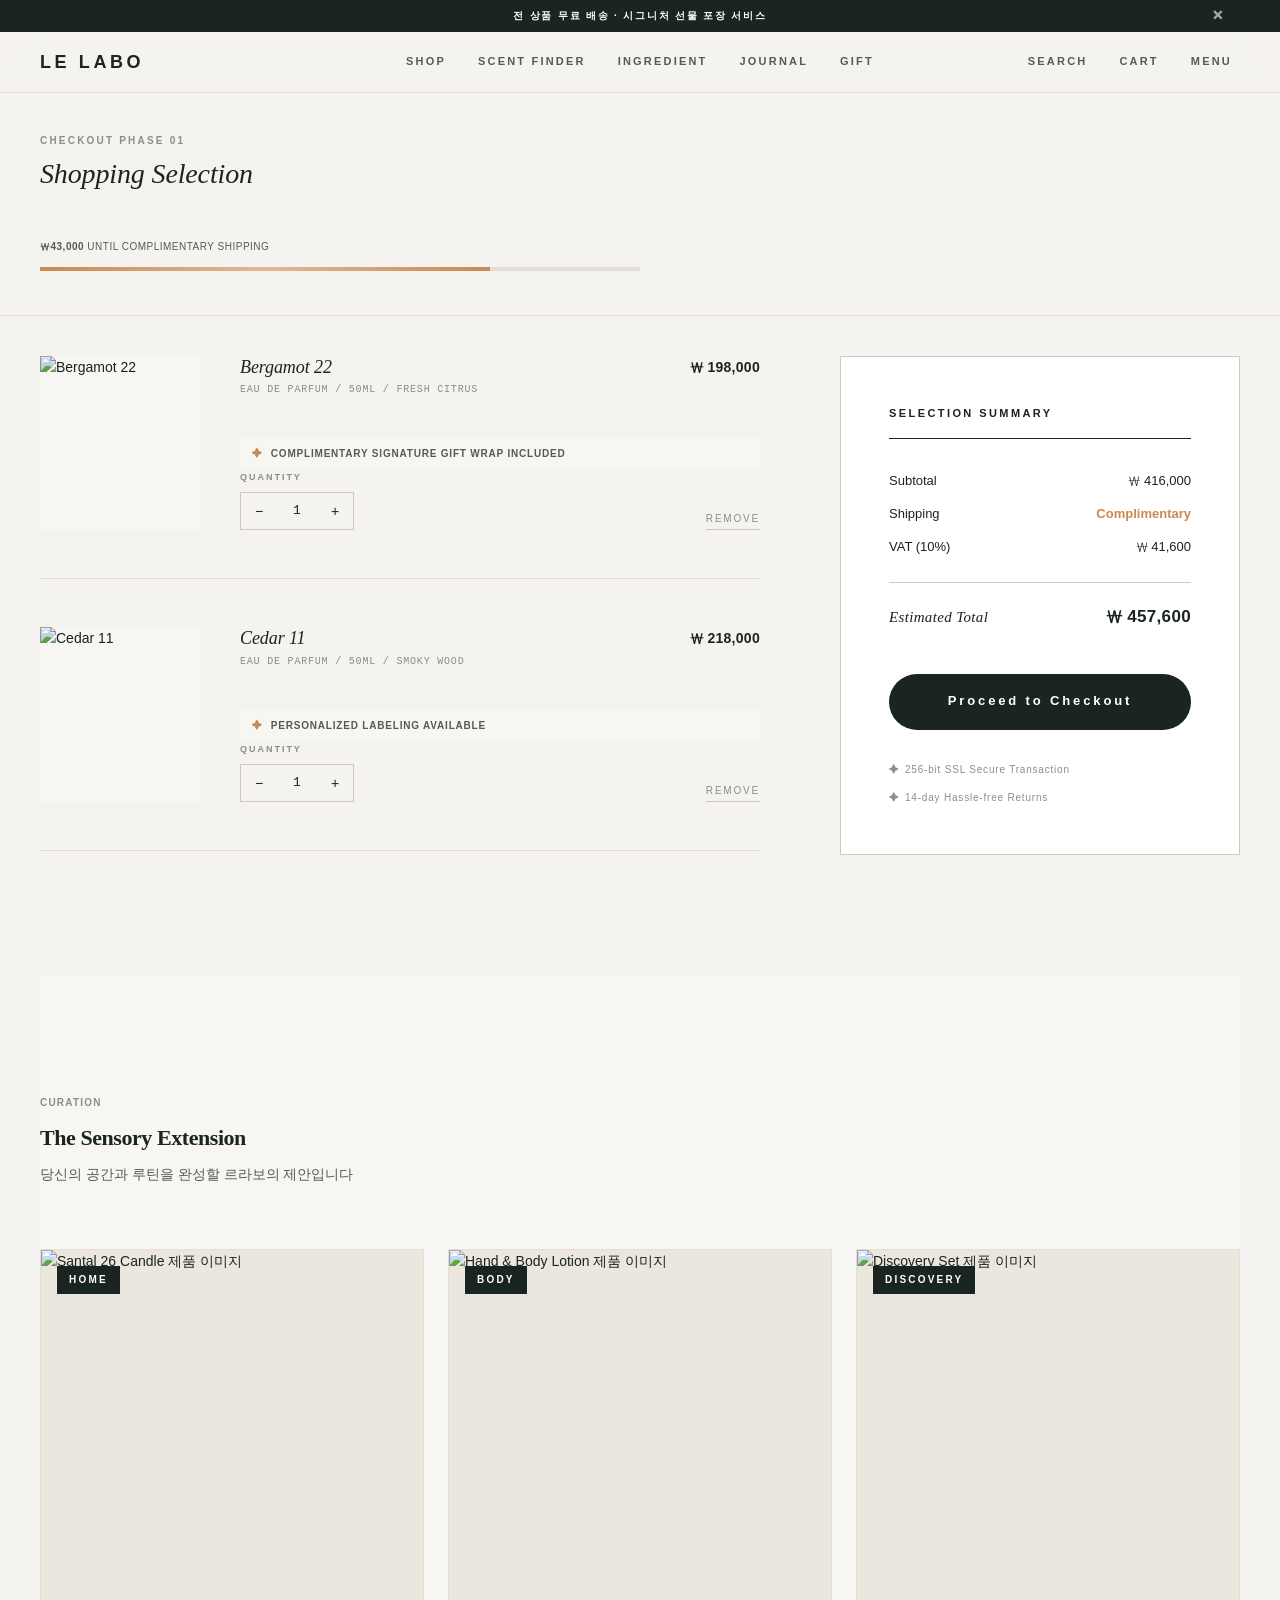
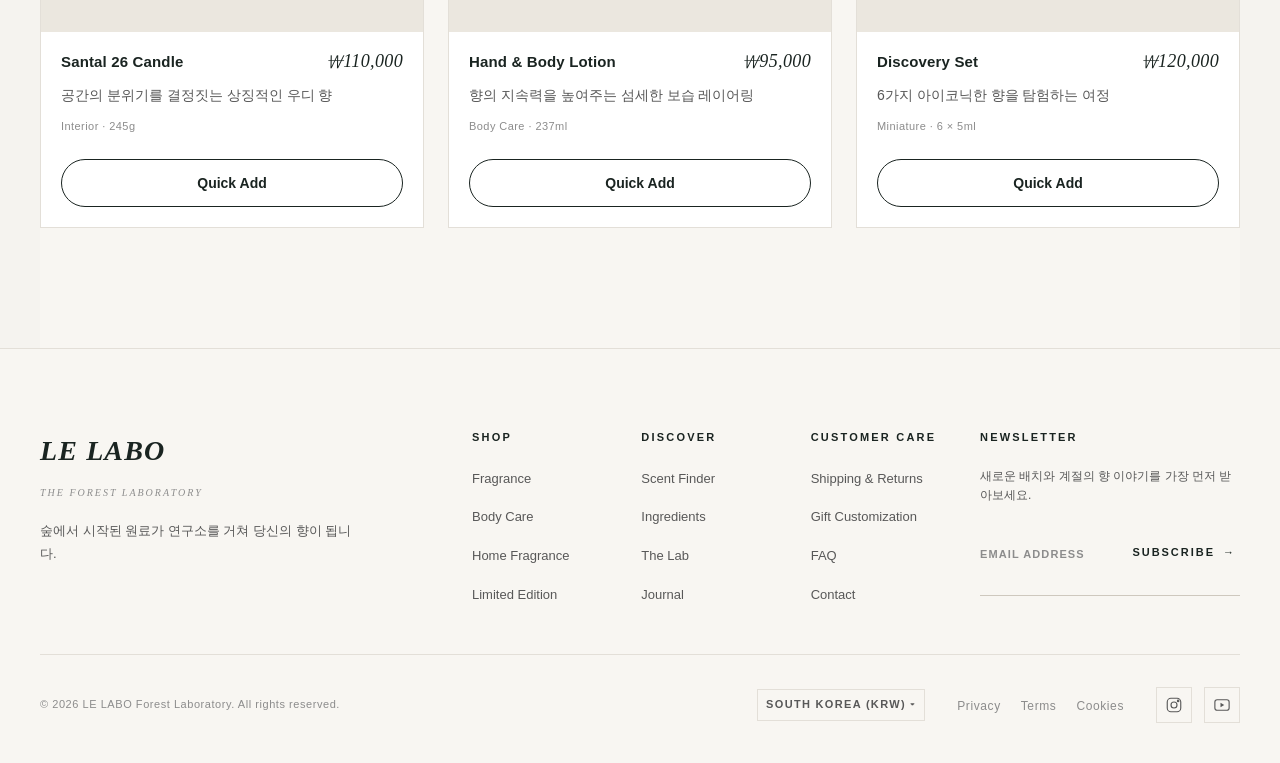
==== cart.html @ a4a0c481 "서브 페이지까지" ====
<!DOCTYPE html>
<html lang="ko">

<head>
  <meta charset="UTF-8" />
  <meta name="viewport" content="width=device-width, initial-scale=1.0" />
  <meta name="description" content="르라보 장바구니 - 당신의 선택을 확인하세요." />
  <title>Cart | LE LABO · Forest Laboratory</title>
  <link rel="stylesheet" href="./styles/reset.css" />
  <link rel="stylesheet" href="./styles/common.css" />
  <link rel="stylesheet" href="./styles/index.css" />
  <link rel="stylesheet" href="./styles/cart.css" />
  <link rel="stylesheet" href="./styles/responsive.css" />
  <script src="./scripts/layout-system.js" defer></script>
</head>

<body>
  <div id="wrap">
    <a href="#main-content" class="skip-nav">본문 바로가기</a>

    <!-- Header & Announcement Bar injected by layout-system.js -->

    <main id="main-content">
      <!-- PAGE HEADER -->
      <header class="page-header">
        <div class="container">
          <p class="section-eyebrow">Checkout Phase 01</p>
          <h1 class="page-title">Shopping Selection</h1>

          <div class="cart-shipping-meter">
            <p class="cart-shipping-tip"><strong>₩43,000</strong> until complimentary shipping</p>
            <div class="cart-progress-bar">
              <div class="cart-progress-fill"></div>
            </div>
          </div>
        </div>
      </header>

      <div class="container">
        <div class="cart-layout">
          <!-- CART ITEMS -->
          <div class="cart-left">
            <div class="cart-items">
              <!-- Item 1 -->
              <article class="cart-item">
                <div class="cart-item-img">
                  <img src="./img/product-bergamot-50.jpg" alt="Bergamot 22" />
                </div>
                <div class="cart-item-info">
                  <div class="cart-item-head">
                    <div class="cart-item-title-group">
                      <h3 class="cart-item-title">Bergamot 22</h3>
                      <p class="cart-item-meta">EAU DE PARFUM / 50ml / FRESH CITRUS</p>
                    </div>
                    <div class="cart-item-price">₩ 198,000</div>
                  </div>

                  <div class="cart-signature">Complimentary Signature Gift Wrap Included</div>

                  <div class="cart-item-actions">
                    <div class="cart-item-qty-wrap">
                      <span class="qty-label">Quantity</span>
                      <div class="cart-item-qty">
                        <button class="qty-btn" aria-label="Decrease quantity">−</button>
                        <span class="qty-val">1</span>
                        <button class="qty-btn" aria-label="Increase quantity">+</button>
                      </div>
                    </div>
                    <button class="cart-item-remove">Remove</button>
                  </div>
                </div>
              </article>

              <!-- Item 2 -->
              <article class="cart-item">
                <div class="cart-item-img">
                  <img src="./img/product-cedar-50.jpg" alt="Cedar 11" />
                </div>
                <div class="cart-item-info">
                  <div class="cart-item-head">
                    <div class="cart-item-title-group">
                      <h3 class="cart-item-title">Cedar 11</h3>
                      <p class="cart-item-meta">EAU DE PARFUM / 50ml / SMOKY WOOD</p>
                    </div>
                    <div class="cart-item-price">₩ 218,000</div>
                  </div>

                  <div class="cart-signature">Personalized Labeling Available</div>

                  <div class="cart-item-actions">
                    <div class="cart-item-qty-wrap">
                      <span class="qty-label">Quantity</span>
                      <div class="cart-item-qty">
                        <button class="qty-btn" aria-label="Decrease quantity">−</button>
                        <span class="qty-val">1</span>
                        <button class="qty-btn" aria-label="Increase quantity">+</button>
                      </div>
                    </div>
                    <button class="cart-item-remove">Remove</button>
                  </div>
                </div>
              </article>
            </div>
          </div>

          <!-- SUMMARY -->
          <aside class="cart-summary">
            <h2 class="summary-title">Selection Summary</h2>
            <div class="summary-row">
              <span>Subtotal</span>
              <span>₩ 416,000</span>
            </div>
            <div class="summary-row">
              <span>Shipping</span>
              <span class="accent">Complimentary</span>
            </div>
            <div class="summary-row">
              <span>VAT (10%)</span>
              <span>₩ 41,600</span>
            </div>
            <div class="summary-row total">
              <span>Estimated Total</span>
              <span>₩ 457,600</span>
            </div>

            <a href="checkout.html" class="btn btn-primary checkout-btn">Proceed to Checkout</a>

            <div class="trust-badges">
              <div class="badge-item">
                256-bit SSL Secure Transaction
              </div>
              <div class="badge-item">
                14-day Hassle-free Returns
              </div>
            </div>
          </aside>
        </div>

        <!-- RECOMMENDATIONS -->
        <section class="section cross-category cart-related" aria-labelledby="cart-related-title">
          <div class="section-content">
            <div class="section-head">
              <p class="section-eyebrow">Curation</p>
              <h2 id="cart-related-title" class="section-title">The Sensory Extension</h2>
              <p class="section-desc">당신의 공간과 루틴을 완성할 르라보의 제안입니다</p>
            </div>
            <div class="section-body">
              <div class="card-grid card-grid-3">
                <article class="card product-card cross-card">
                  <div class="card-media">
                    <span class="cross-category-tag">HOME</span>
                    <img src="./img/product-santal-candle.jpg" alt="Santal 26 Candle 제품 이미지" loading="lazy" decoding="async" />
                  </div>
                  <div class="card-body">
                    <div class="product-head">
                      <h3 class="card-title">Santal 26 Candle</h3>
                      <span class="product-price">₩110,000</span>
                    </div>
                    <p class="card-desc">공간의 분위기를 결정짓는 상징적인 우디 향</p>
                    <p class="card-meta">Interior · 245g</p>
                    <div class="card-action">
                      <button type="button" class="btn btn-secondary">Quick Add</button>
                    </div>
                  </div>
                </article>
                <article class="card product-card cross-card">
                  <div class="card-media">
                    <span class="cross-category-tag">BODY</span>
                    <img src="./img/product-body-lotion.jpg" alt="Hand & Body Lotion 제품 이미지" loading="lazy" decoding="async" />
                  </div>
                  <div class="card-body">
                    <div class="product-head">
                      <h3 class="card-title">Hand & Body Lotion</h3>
                      <span class="product-price">₩95,000</span>
                    </div>
                    <p class="card-desc">향의 지속력을 높여주는 섬세한 보습 레이어링</p>
                    <p class="card-meta">Body Care · 237ml</p>
                    <div class="card-action">
                      <button type="button" class="btn btn-secondary">Quick Add</button>
                    </div>
                  </div>
                </article>
                <article class="card product-card cross-card">
                  <div class="card-media">
                    <span class="cross-category-tag">DISCOVERY</span>
                    <img src="./img/product-discovery.jpg" alt="Discovery Set 제품 이미지" loading="lazy" decoding="async" />
                  </div>
                  <div class="card-body">
                    <div class="product-head">
                      <h3 class="card-title">Discovery Set</h3>
                      <span class="product-price">₩120,000</span>
                    </div>
                    <p class="card-desc">6가지 아이코닉한 향을 탐험하는 여정</p>
                    <p class="card-meta">Miniature · 6 × 5ml</p>
                    <div class="card-action">
                      <button type="button" class="btn btn-secondary">Quick Add</button>
                    </div>
                  </div>
                </article>
              </div>
            </div>
          </div>
        </section>
      </div>
    </main>

    <!-- Footer injected by layout-system.js -->
  </div>
  <script src="./scripts/global.js"></script>
</body>

</html>
---- styles/common.css ----
/* Tokens / Base */
*,
*::before,
*::after {
  box-sizing: border-box;
}

/* Custom Selection */
::selection {
  background: var(--color-primary);
  color: var(--color-white);
}

::-moz-selection {
  background: var(--color-primary);
  color: var(--color-white);
}

/* Custom Webkit Scrollbar */
::-webkit-scrollbar {
  width: 6px;
  height: 6px;
}

::-webkit-scrollbar-track {
  background: var(--color-surface);
}

::-webkit-scrollbar-thumb {
  background: var(--color-line-strong);
  border-radius: 3px;
}

::-webkit-scrollbar-thumb:hover {
  background: var(--color-text-muted);
}

/* Cinematic Scroll Animations — progressively enhanced.
   Content is visible by default. When JS tags <html class="js-animations">,
   .fade-up elements start hidden and reveal on intersection. */
.fade-up {
  transition: opacity 0.8s cubic-bezier(0.2, 0.8, 0.2, 1), transform 0.8s cubic-bezier(0.2, 0.8, 0.2, 1);
}

.js-animations .fade-up:not(.is-visible) {
  opacity: 0;
  transform: translateY(30px);
  will-change: opacity, transform;
}

.fade-up.is-visible {
  opacity: 1;
  transform: translateY(0);
}

/* ============================================================
   Global Shell — Header · Announcement · Footer · Sticky
   ============================================================ */

/* Announcement Bar — compact runner above the header */
.announcement-bar {
  background: var(--color-primary);
  color: var(--color-white);
  font-size: 10px;
  font-weight: 600;
  letter-spacing: 0.18em;
  text-transform: uppercase;
  line-height: 1;
  transition: max-height 0.3s ease, opacity 0.3s ease;
  overflow: hidden;
}

.announcement-bar[hidden] {
  max-height: 0;
  opacity: 0;
}

.announcement-content {
  position: relative;
  min-height: 32px;
  padding: var(--space-8) var(--space-48);
  display: flex;
  align-items: center;
  justify-content: center;
  text-align: center;
}

.announcement-content p {
  margin: 0;
}

.announcement-close {
  position: absolute;
  right: var(--space-4);
  top: 50%;
  transform: translateY(-50%);
  width: 36px;
  height: 36px;
  display: inline-flex;
  align-items: center;
  justify-content: center;
  color: var(--color-white);
  font-size: 12px;
  line-height: 1;
  opacity: 0.6;
  transition: opacity 0.2s ease;
}

.announcement-close:hover,
.announcement-close:focus-visible {
  opacity: 1;
}

/* Header / Footer / Announcement / Mega all inherit the shared .container
   padding — so logo, GNB, footer columns and all main content align on the
   same left gutter. Do NOT reintroduce a separate chrome-padding here. */

/* Header / Navigation */
.header {
  position: sticky;
  top: 0;
  z-index: 1000;
  border-bottom: 1px solid var(--color-line);
  /* Solid base — ensures legibility when backdrop-filter is unsupported */
  background: var(--color-bg);
  will-change: transform;
}

/* Translucent glass only where the browser can blur the page behind */
@supports (backdrop-filter: blur(1px)) or (-webkit-backdrop-filter: blur(1px)) {
  .header {
    background: rgba(245, 243, 239, 0.85);
    -webkit-backdrop-filter: blur(18px);
    backdrop-filter: blur(18px);
  }
}

.header-content {
  min-height: var(--header-height);
  display: grid;
  grid-template-columns: 1fr auto 1fr;
  align-items: center;
  gap: var(--space-20);
}

.logo {
  display: flex;
  margin: 0;
}

.logo a {
  display: inline-flex;
  align-items: center;
  height: var(--header-height);
  padding-right: var(--space-4);
  font-size: 18px;
  font-weight: 700;
  letter-spacing: 0.2em;
  line-height: 1;
  color: var(--color-primary);
  transition: color 0.25s ease;
}

.logo a:hover,
.logo a:focus-visible {
  color: var(--color-accent);
}

.gnb-list {
  display: flex;
  align-items: center;
  justify-content: center;
  gap: var(--space-32);
}

.gnb-item a {
  position: relative;
  display: inline-flex;
  align-items: center;
  height: var(--header-height);
  font-size: 11px;
  font-weight: 700;
  letter-spacing: 0.2em;
  text-transform: uppercase;
  color: var(--color-text-sub);
  transition: color 0.25s ease;
}

.gnb-item a::after {
  content: "";
  position: absolute;
  left: 0;
  bottom: calc((var(--header-height) - 16px) / 2 - 6px);
  width: 100%;
  height: 1px;
  background: var(--color-primary);
  transform: scaleX(0);
  transform-origin: right;
  transition: transform 0.4s cubic-bezier(0.16, 1, 0.3, 1);
}

.gnb-item a:hover,
.gnb-item a:focus-visible,
.gnb-item a.is-active {
  color: var(--color-primary);
}

.gnb-item a:hover::after,
.gnb-item a:focus-visible::after,
.gnb-item a.is-active::after {
  transform: scaleX(1);
  transform-origin: left;
}

.header-actions {
  display: flex;
  align-items: center;
  justify-content: flex-end;
  gap: var(--space-16);
}

/* Anchor wrap — positions the slide-out search directly to the left of the
   SEARCH toggle button (not somewhere in the middle of .header-actions). */
.header-search-wrap {
  position: relative;
  display: inline-flex;
  align-items: center;
}

/* Header Search — absolute overlay anchored to the SEARCH button's left edge.
   Width is written inline by layout-system.js from the real GIFT↔SEARCH gap,
   so the input always fits into the empty space without covering any GNB item. */
.header-search {
  position: absolute;
  top: 50%;
  right: 100%;
  transform: translateY(-50%);
  margin-right: var(--space-8);
  width: 0;
  overflow: hidden;
  opacity: 0;
  pointer-events: none;
  transition: width 0.35s cubic-bezier(0.16, 1, 0.3, 1), opacity 0.25s ease;
}

.header-search.is-open {
  opacity: 1;
  pointer-events: auto;
}

input[type="search"].search-input {
  width: 100%;
  height: 36px;
  padding: 0 var(--space-8);
  border: 0;
  border-bottom: 1px solid var(--color-line-strong);
  border-radius: 0;
  background: transparent;
  font-family: var(--font-family-sans);
  font-size: 12px;
  font-weight: 600;
  letter-spacing: 0.12em;
  color: var(--color-primary);
  -webkit-appearance: none;
  appearance: none;
}

input[type="search"].search-input::placeholder {
  color: var(--color-text-muted);
  text-transform: uppercase;
  letter-spacing: 0.18em;
  font-size: 11px;
}

input[type="search"].search-input:focus {
  border-bottom-color: var(--color-primary);
  outline: none;
}

input[type="search"].search-input::-webkit-search-cancel-button,
input[type="search"].search-input::-webkit-search-decoration {
  -webkit-appearance: none;
  appearance: none;
}

.icon-btn {
  min-height: 44px;
  padding: 0 var(--space-8);
  font-size: 11px;
  font-weight: 700;
  letter-spacing: 0.2em;
  text-transform: uppercase;
  color: var(--color-text-sub);
  transition: color 0.25s ease;
}

.icon-btn:hover,
.icon-btn.is-active,
.icon-btn[aria-expanded="true"] {
  color: var(--color-primary);
}

/* Toggle label swap (MENU↔CLOSE) — aria-hidden marks decorative text */
.mega-toggle-label-close {
  display: none;
}

.mega-toggle[aria-expanded="true"] .mega-toggle-label-open {
  display: none;
}

.mega-toggle[aria-expanded="true"] .mega-toggle-label-close {
  display: inline;
}

/* Mega Menu — closed state (single source) */
.mega-menu {
  position: absolute;
  top: 100%;
  left: 0;
  width: 100%;
  z-index: 1;
  visibility: hidden;
  opacity: 0;
  transform: translateY(-10px);
  border-top: 1px solid var(--color-line);
  background: rgba(245, 243, 239, 0.98);
  max-height: calc(100vh - var(--header-height));
  overflow-y: auto;
  box-shadow: 0 20px 40px rgba(0, 0, 0, 0);
  transition:
    visibility 0s linear 0.4s,
    opacity 0.35s ease,
    transform 0.4s cubic-bezier(0.16, 1, 0.3, 1),
    box-shadow 0.35s ease;
}

/* Mega Menu — open state (single combined block) */
.header.is-menu-open .mega-menu,
.mega-menu[aria-hidden="false"] {
  visibility: visible;
  opacity: 1;
  transform: translateY(0);
  box-shadow: 0 20px 40px rgba(0, 0, 0, 0.05);
  transition:
    visibility 0s linear 0s,
    opacity 0.35s ease,
    transform 0.4s cubic-bezier(0.16, 1, 0.3, 1),
    box-shadow 0.35s ease;
}

/* backdrop-filter hardware acceleration hint */
@supports (backdrop-filter: blur(1px)) or (-webkit-backdrop-filter: blur(1px)) {
  .mega-menu {
    background: rgba(245, 243, 239, 0.88);
    -webkit-backdrop-filter: blur(24px);
    backdrop-filter: blur(24px);
  }
}

.mega-menu-content {
  display: grid;
  grid-template-columns: repeat(3, minmax(0, 1fr));
  gap: var(--space-40);
  padding: var(--space-48) 0;
  align-items: start;
}

.mega-primary {
  display: none;
  grid-column: 1 / -1;
  flex-direction: column;
  gap: var(--space-16);
  padding-bottom: var(--space-32);
  border-bottom: 1px solid var(--color-line);
}

.mega-primary-title {
  font-size: 10px;
  font-weight: 700;
  letter-spacing: 0.2em;
  text-transform: uppercase;
  color: var(--color-text-muted);
}

.mega-primary-list {
  display: flex;
  flex-direction: column;
  gap: var(--space-12);
}

.mega-primary-list a {
  font-family: var(--font-family-display);
  font-style: italic;
  font-size: 28px;
  line-height: 1.2;
  color: var(--color-primary);
  transition: color 0.3s ease;
}

.mega-primary-list a:hover,
.mega-primary-list a.is-active {
  color: var(--color-accent);
}

.mega-col {
  display: flex;
  flex-direction: column;
  gap: var(--space-20);
}

.mega-title {
  font-size: 10px;
  font-weight: 700;
  letter-spacing: 0.2em;
  text-transform: uppercase;
  color: var(--color-text-muted);
  border-bottom: 1px solid var(--color-line);
  padding-bottom: var(--space-16);
}

.mega-list {
  display: flex;
  flex-direction: column;
  gap: var(--space-12);
}

.mega-list a {
  font-size: 13px;
  color: var(--color-text-sub);
  letter-spacing: 0.04em;
  transition: color 0.3s ease;
}

.mega-list a:hover {
  color: var(--color-primary);
}

/* ============================================================
   Global Footer
   ============================================================ */
.footer {
  background: var(--color-white);
  border-top: 1px solid var(--color-line);
  padding: var(--space-120) 0 var(--space-48);
}

.footer-top {
  display: grid;
  grid-template-columns: minmax(260px, 1fr) 3fr;
  gap: var(--space-80);
  padding-bottom: var(--space-64);
  border-bottom: 1px solid var(--color-line);
}

.footer-brand {
  display: flex;
  flex-direction: column;
  gap: var(--space-20);
}

.footer-logo {
  font-size: 28px;
  font-weight: 700;
  letter-spacing: 0.2em;
  color: var(--color-primary);
}

.footer-tagline {
  font-family: var(--font-family-display);
  font-style: italic;
  font-size: 22px;
  color: var(--color-text-sub);
  line-height: 1.3;
}

.footer-copy {
  font-size: 13px;
  color: var(--color-text-muted);
  max-width: 340px;
  line-height: 1.8;
}

.footer-nav {
  display: grid;
  grid-template-columns: repeat(3, minmax(0, 1fr)) minmax(260px, 2fr);
  gap: var(--space-40);
}

.footer-col {
  display: flex;
  flex-direction: column;
  gap: var(--space-20);
}

.footer-title {
  font-size: 11px;
  font-weight: 700;
  letter-spacing: 0.2em;
  text-transform: uppercase;
  color: var(--color-primary);
}

.footer-list {
  display: flex;
  flex-direction: column;
  gap: var(--space-16);
}

.footer-list a {
  position: relative;
  display: inline-block;
  font-size: 13px;
  color: var(--color-text-sub);
  transition: color 0.25s ease, padding-left 0.25s ease;
}

.footer-list a:hover,
.footer-list a:focus-visible {
  color: var(--color-primary);
  padding-left: var(--space-8);
}

/* Newsletter ---------------------------------------------------- */
.footer-news-desc {
  font-size: 12px;
  color: var(--color-text-sub);
  line-height: 1.6;
  margin-bottom: var(--space-4);
}

.footer-news-form {
  position: relative;
  display: grid;
  grid-template-columns: minmax(0, 1fr) auto;
  align-items: stretch;
  column-gap: var(--space-8);
  border-bottom: 1px solid var(--color-line-strong);
  transition: border-color 0.25s ease;
}

.footer-news-form.is-error {
  border-bottom-color: #b14a42;
}

.footer-news-form:focus-within {
  border-bottom-color: var(--color-primary);
}

input[type="email"].footer-news-input {
  width: 100%;
  min-width: 0;                      /* allow grid cell to shrink without overflowing */
  height: 48px;
  padding: 0;
  border: 0;
  border-radius: 0;
  background: transparent;
  font-family: var(--font-family-sans);
  font-size: 14px;
  letter-spacing: 0.04em;
  color: var(--color-primary);
}

input[type="email"].footer-news-input::placeholder {
  color: var(--color-text-muted);
  text-transform: uppercase;
  letter-spacing: 0.1em;
  font-size: 11px;
  font-weight: 600;
}

input[type="email"].footer-news-input:focus {
  outline: none;
  border: 0;
}

/* WebKit autofill — keep the dark primary text, no yellow background */
input[type="email"].footer-news-input:-webkit-autofill {
  -webkit-text-fill-color: var(--color-primary);
  -webkit-box-shadow: 0 0 0 1000px var(--color-white) inset;
  transition: background-color 5000s ease-in-out 0s;
}

.footer-news-submit {
  display: inline-flex;
  align-items: center;
  gap: var(--space-8);
  height: 48px;
  padding: 0 var(--space-4);
  font-size: 11px;
  font-weight: 700;
  letter-spacing: 0.18em;
  text-transform: uppercase;
  color: var(--color-primary);
  white-space: nowrap;
  transition: color 0.25s ease;
}

.footer-news-submit:hover,
.footer-news-submit:focus-visible {
  color: var(--color-accent);
}

.footer-news-submit-arrow {
  display: inline-block;
  transition: transform 0.25s cubic-bezier(0.2, 0.8, 0.2, 1);
}

.footer-news-submit:hover .footer-news-submit-arrow,
.footer-news-submit:focus-visible .footer-news-submit-arrow {
  transform: translateX(4px);
}

.footer-news-feedback {
  grid-column: 1 / -1;
  min-height: 18px;
  margin-top: var(--space-8);
  font-size: 11px;
  letter-spacing: 0.05em;
  color: var(--color-text-muted);
}

.footer-news-feedback:empty {
  margin-top: 0;
}

.footer-news-form.is-error .footer-news-feedback {
  color: #b14a42;
}

.footer-news-form.is-success .footer-news-feedback {
  color: var(--color-primary);
}

/* Bottom strip ------------------------------------------------- */
.footer-bottom {
  padding-top: var(--space-32);
}

.footer-bottom-inner {
  display: flex;
  justify-content: space-between;
  align-items: center;
  gap: var(--space-32);
  flex-wrap: wrap;
}

.footer-copyright {
  color: var(--color-text-muted);
  font-size: 11px;
  letter-spacing: 0.05em;
}

.footer-meta {
  display: flex;
  align-items: center;
  gap: var(--space-32);
  flex-wrap: wrap;
}

.region-selector {
  display: inline-flex;
  align-items: center;
  gap: var(--space-4);
  min-height: 32px;
  padding: 0 var(--space-8);
  font-size: 11px;
  font-weight: 700;
  text-transform: uppercase;
  letter-spacing: 0.12em;
  color: var(--color-text-sub);
  border: 1px solid var(--color-line);
  border-radius: 0;
  transition: color 0.25s ease, border-color 0.25s ease;
}

.region-selector:hover,
.region-selector:focus-visible,
.region-selector[aria-expanded="true"] {
  color: var(--color-primary);
  border-color: var(--color-line-strong);
}

.region-selector-caret {
  font-size: 9px;
  line-height: 1;
}

.footer-legal {
  display: flex;
  gap: var(--space-20);
}

.footer-legal a {
  font-size: 12px;
  color: var(--color-text-muted);
  letter-spacing: 0.05em;
  transition: color 0.25s ease;
}

.footer-legal a:hover,
.footer-legal a:focus-visible {
  color: var(--color-primary);
}

.footer-social {
  display: flex;
  gap: var(--space-12);
}

.footer-social a {
  display: inline-flex;
  align-items: center;
  justify-content: center;
  width: 36px;
  height: 36px;
  border: 1px solid var(--color-line);
  color: var(--color-text-sub);
  transition: color 0.25s ease, border-color 0.25s ease, background 0.25s ease;
}

.footer-social a:hover,
.footer-social a:focus-visible {
  color: var(--color-white);
  background: var(--color-primary);
  border-color: var(--color-primary);
}

/* Sticky CTA */
.sticky {
  position: fixed;
  left: 0;
  bottom: 0;
  width: 100%;
  z-index: 1200;
  border-top: 1px solid var(--color-line);
  background: rgba(255, 255, 255, 0.96);
  backdrop-filter: blur(20px);
  box-shadow: 0 -10px 40px rgba(0, 0, 0, 0.08);
  transform: translateY(100%);
  transition: transform 0.8s cubic-bezier(0.16, 1, 0.3, 1);
}

.sticky[data-visible="true"] {
  transform: translateY(0);
}

.sticky-content {
  max-width: var(--container);
  margin: 0 auto;
  padding: var(--space-16) var(--container-padding);
  display: flex;
  align-items: center;
  justify-content: space-between;
}

.sticky-info {
  display: flex;
  flex-direction: column;
  gap: 2px;
}

.sticky-eyebrow {
  font-size: 10px;
  font-weight: 700;
  text-transform: uppercase;
  color: var(--color-text-muted);
  letter-spacing: 0.15em;
}

.sticky-product {
  font-family: var(--font-family-display);
  font-style: italic;
  font-size: 20px;
  font-weight: 700;
  line-height: 1.2;
}

.sticky-price {
  font-family: var(--font-family-sans);
  font-weight: 700;
  font-size: 13px;
  color: var(--color-text-sub);
}

.sticky-actions {
  display: flex;
  gap: var(--space-16);
}

.sticky-save {
  padding: 0 var(--space-24);
  font-size: 11px;
  font-weight: 700;
  letter-spacing: 0.1em;
  border: 1px solid var(--color-line-strong);
  height: 48px;
}

.sticky-button {
  padding: 0 var(--space-40);
  background: var(--color-primary);
  color: var(--color-white);
  font-size: 13px;
  font-weight: 700;
  text-transform: uppercase;
  height: 48px;
  transition: background 0.3s ease;
}

.sticky-button:hover {
  background: var(--color-primary-hover);
}


/* Scroll Progress */
.scroll-progress {
  position: fixed;
  top: 0;
  left: 0;
  width: 0%;
  height: 3px;
  background: var(--color-primary);
  z-index: 1000;
  transition: width 0.1s ease-out;
}

html {
  scroll-behavior: smooth;
  -webkit-text-size-adjust: 100%;
}

body,
h1,
h2,
h3,
h4,
p,
ul,
ol,
li,
dl,
dd,
figure {
  margin: 0;
}

ul,
ol {
  padding: 0;
  list-style: none;
}

a {
  color: inherit;
  text-decoration: none;
}

img {
  display: block;
  width: 100%;
  height: auto;
}

button,
input,
textarea,
select {
  font: inherit;
  color: inherit;
}

button {
  border: 0;
  background: none;
  cursor: pointer;
}

input,
textarea,
select {
  border: 0;
  outline: 0;
  background: none;
}

:root {
  /* Design Tokens - Colors */
  --color-primary: #1a2421;
  --color-primary-hover: #111917;
  --color-accent: #c98a53;
  --color-bg: #f5f3ef;
  --color-surface: #ffffff;
  --color-surface-soft: #f8f6f2;
  --color-text: #1a2421;
  --color-text-sub: #585858;
  --color-text-muted: #8c8c8c;
  --color-line: #e3dfd8;
  --color-line-strong: #cec8be;
  --color-focus: #1a2421;
  --color-white: #ffffff;

  /* Typography System */
  --font-family-display: "DM Serif Display", serif;
  --font-family-sans: "Outfit", "Inter", sans-serif;
  --font-family-mono: "Space Mono", monospace;

  /* Type Scale (tightened — matches compact page-title rhythm) */
  --font-hero: 32px;
  --font-h1: 32px;
  --font-h2: 24px;
  --font-h3: 20px;
  --font-section: 22px;
  --font-sub: 16px;
  --font-card: 15px;
  --font-body: 14px;
  --font-label: 10px;
  --font-caption: 11px;

  /* Section & Grid Rhythm (desktop defaults — responsive.css overrides per breakpoint) */
  --section-padding: 120px;
  --section-gap: 40px;               /* reserved for multi-child section-content */
  --section-head-gap: 64px;          /* title block → card grid (single source) */
  --grid-gap: 24px;
  --card-padding: 20px;

  /* Spacing Rhythm */
  --space-120: 120px;
  --space-80: 80px;
  --space-64: 64px;
  --space-48: 48px;
  --space-40: 40px;
  --space-32: 32px;
  --space-24: 24px;
  --space-20: 20px;
  --space-16: 16px;
  --space-12: 12px;
  --space-8: 8px;
  --space-4: 4px;

  /* Layout Constraints — single gutter used by every page chrome */
  --container: 1440px;
  --container-padding: 40px;
  --header-height: 60px;
  --announcement-height: 32px;

  /* Effects */
  --radius-sm: 0px; /* Sharp lab aesthetics */
  --radius-md: 0px;
  --radius-pill: 100px;
  --transition-base: 0.3s cubic-bezier(0.16, 1, 0.3, 1);
}

body {
  min-width: 320px;
  font-family: var(--font-family-sans);
  font-size: var(--font-body);
  line-height: 1.6;
  color: var(--color-text);
  background: var(--color-bg);
  -webkit-font-smoothing: antialiased;
}

#wrap {
  width: 100%;
  overflow-x: hidden;
}

.container {
  max-width: var(--container);
  margin: auto;
  padding-left: var(--container-padding);
  padding-right: var(--container-padding);
}

.section {
  padding-top: var(--section-padding);
  padding-bottom: var(--section-padding);
  scroll-margin-top: var(--header-height);
}

.section:first-child {
  padding-top: 0;
}

.section-content {
  display: flex;
  flex-direction: column;
  gap: var(--section-head-gap);   /* title block → cards, single source of truth */
}

.section-content-narrow {
  max-width: 800px;
  margin: 0 auto;
}

.section-head {
  display: flex;
  flex-direction: column;
  gap: var(--space-12);
  /* no margin-bottom — section-content's gap is the only vertical offset */
}

.section-head-center {
  text-align: center;
}

.section-body {
  display: flex;
  flex-direction: column;
}

.skip-nav {
  position: absolute;
  top: -9999px;
  left: 20px;
  z-index: 2000;
  padding: 10px 14px;
  border-radius: var(--radius-sm);
  background: var(--color-primary);
  color: var(--color-white);
}

.skip-nav:focus-visible {
  top: 20px;
}

.sr-only {
  position: absolute;
  width: 1px;
  height: 1px;
  padding: 0;
  margin: -1px;
  overflow: hidden;
  clip: rect(0, 0, 0, 0);
  white-space: nowrap;
  border: 0;
}

/* Breadcrumb — shared across every sub-page */
.breadcrumb {
  padding-top: var(--space-32);
  padding-bottom: var(--space-32);
}

.breadcrumb ol {
  display: flex;
  flex-wrap: wrap;
  align-items: center;
  gap: var(--space-8);
  font-size: var(--font-caption);
  color: var(--color-text-muted);
  text-transform: uppercase;
  letter-spacing: 0.12em;
}

.breadcrumb li + li::before {
  content: "/";
  color: var(--color-line-strong);
}

.breadcrumb a {
  transition: color 0.2s ease;
}

.breadcrumb a:hover,
.breadcrumb a:focus-visible {
  color: var(--color-primary);
}

.breadcrumb [aria-current="page"] {
  color: var(--color-primary);
  font-weight: 600;
}

.hero-title,
.section-title {
  letter-spacing: -0.02em;
}

.hero-title {
  font-family: var(--font-family-display);
  font-size: var(--font-hero);
  line-height: 1.12;
  font-style: italic;
}

.section-title {
  font-family: var(--font-family-display);
  font-size: var(--font-section);
  line-height: 1.32;
}

.card-title {
  font-size: var(--font-card);
  line-height: 1.35;
  font-weight: 700;
  letter-spacing: 0.01em;
  color: var(--color-primary);
}

.section-eyebrow,
.hero-eyebrow {
  font-size: var(--font-label);
  font-weight: 600;
  letter-spacing: 0.12em;
  text-transform: uppercase;
  color: var(--color-text-muted);
}

.section-desc,
.card-desc {
  font-size: 14px;
  line-height: 1.55;
  color: var(--color-text-sub);
  flex: 1;
}

.card-meta {
  font-size: var(--font-caption);
  line-height: 1.5;
  letter-spacing: 0.04em;
  color: var(--color-text-muted);
}

/* JS State Control: hidden 속성을 강제로 우선 적용 (flex 등 오버라이드 방지) */
[hidden] {
  display: none !important;
}

.card-grid {
  display: grid;
  gap: var(--grid-gap);
}

.card-grid-2 {
  grid-template-columns: repeat(2, 1fr);
}

.card-grid-3 {
  grid-template-columns: repeat(3, 1fr);
}

.card-grid-4 {
  grid-template-columns: repeat(4, 1fr);
}

.card {
  display: flex;
  flex-direction: column;
  border: 1px solid var(--color-line);
  border-radius: var(--radius-md);
  background: var(--color-surface);
  overflow: hidden;
  transition: transform .4s cubic-bezier(0.2, 0.8, 0.2, 1), box-shadow .4s ease, border-color .4s ease;
}

.card:hover {
  transform: translateY(-4px);
  box-shadow: 0 16px 32px rgba(0, 0, 0, 0.06);
  border-color: var(--color-line-strong);
}

.card-media {
  position: relative;
  aspect-ratio: 4 / 5;
  background: linear-gradient(135deg, #ebe7df 0%, #d9d3c6 100%);
  overflow: hidden;
}

/* If an <img> inside .card-media fails to load (missing asset), fade it out so
   the tinted placeholder reads as the card's visual instead of a broken icon. */
.card-media img {
  background: #ebe7df;
}

.card-media img {
  width: 100%;
  height: 100%;
  object-fit: cover;
  transition: transform .7s cubic-bezier(0.2, 0.8, 0.2, 1);
}

.card:hover .card-media img {
  transform: scale(1.05);
}

.card-media-note {
  display: flex;
  align-items: center;
  justify-content: center;
  font-size: var(--font-label);
  font-weight: 700;
  letter-spacing: 0.15em;
  color: var(--color-primary);
  padding: var(--space-24) var(--space-16);
  background: var(--color-surface-soft);
  border-bottom: 1px solid var(--color-line);
  text-transform: uppercase;
  text-align: center;
  aspect-ratio: 16 / 9;
}

.card-body {
  display: flex;
  flex-direction: column;
  gap: var(--space-12);
  padding: var(--card-padding);
  flex: 1;
}

.card-action {
  margin-top: var(--space-12);
  display: flex;
  align-items: center;
  gap: var(--space-12);
}

/* 빈 액션 영역이 차지하는 불필요한 여백(Dead Space) 완벽 제거 */
.card-action:empty {
  display: none;
}

.card-action .btn {
  flex: 1;
  width: 100%;
}

/* 이미지 시스템 비율 규칙 반영 */
.product-card .card-media {
  aspect-ratio: 1 / 1;
  background: var(--color-surface-soft);
}

.journal .card .card-media {
  aspect-ratio: 16 / 9;
}

.ingredient .card-media {
  aspect-ratio: 4 / 3;
}

.btn,
.icon-btn,
.chip,
.sticky-button {
  display: inline-flex;
  align-items: center;
  justify-content: center;
  transition: background-color .2s ease, border-color .2s ease, transform .2s ease;
}

.btn {
  min-height: 48px;
  padding: 0 20px;
  border-radius: var(--radius-pill);
  font-size: 14px;
  font-weight: 600;
}

.btn-primary,
.sticky-button {
  background: var(--color-primary);
  color: var(--color-white);
}

.btn-primary:hover,
.sticky-button:hover {
  background: var(--color-primary-hover);
}

.btn-secondary {
  border: 1px solid var(--color-primary);
  color: var(--color-primary);
  background: transparent;
}

.btn-secondary:hover {
  background: rgba(26, 36, 33, .05);
}

.text-link {
  display: inline-flex;
  gap: 8px;
  align-items: center;
  font-size: var(--font-caption);
  font-weight: 600;
  color: var(--color-primary);
}

.text-link::after {
  content: "→";
  transition: transform 0.3s cubic-bezier(0.2, 0.8, 0.2, 1);
}

.text-link:hover::after {
  transform: translateX(4px);
}

.chip {
  min-height: 44px;
  padding: 0 14px;
  border: 1px solid var(--color-line-strong);
  border-radius: var(--radius-pill);
  background: var(--color-surface);
  font-size: var(--font-caption);
}

button[aria-pressed="true"],
.chip.is-selected,
.finder-options button.is-selected {
  border-color: var(--color-primary);
  background: var(--color-primary);
  color: var(--color-white);
}

button:disabled,
.btn:disabled {
  opacity: .45;
  cursor: not-allowed;
  pointer-events: none;
}

button[aria-disabled="true"],
.chip[aria-disabled="true"] {
  opacity: .45;
  cursor: not-allowed;
  pointer-events: none;
}

a:focus-visible,
button:focus-visible,
input:focus-visible {
  outline: 2px solid var(--color-focus);
  outline-offset: 2px;
  box-shadow: 0 0 0 3px rgba(26, 36, 33, 0.12);
}

.btn:active,
.chip:active,
.finder-options button:active,
.icon-btn:active,
.sticky-button:active {
  transform: translateY(1px);
}

/* Form & Input System */
.form-group {
  margin-bottom: var(--space-24);
  display: flex;
  flex-direction: column;
  gap: var(--space-8);
}

.input-label {
  font-size: var(--font-label);
  font-weight: 700;
  text-transform: uppercase;
  letter-spacing: 0.1em;
  color: var(--color-text-sub);
}

input[type="text"],
input[type="email"],
input[type="tel"],
input[type="password"] {
  width: 100%;
  height: 52px;
  padding: 0 var(--space-16);
  border: 1px solid var(--color-line-strong);
  background: var(--color-white);
  font-family: var(--font-family-sans);
  font-size: 14px;
  transition: border-color 0.3s ease;
  border-radius: 0;
}

input:focus {
  border-color: var(--color-primary);
  outline: none;
}

/* Layout Utilities */
.grid-2 { display: grid; grid-template-columns: 1fr 1fr; gap: var(--space-16); }
.full-width { grid-column: span 2; }

/* Page Headers */
/* ============================================================
   Page Header — eyebrow + title + desc
   Shared editorial block above the first section of every sub-page
   ============================================================ */
.page-header {
  padding: var(--space-40) 0 var(--space-32);
  border-bottom: 1px solid var(--color-line);
}

.page-header > .container {
  display: flex;
  flex-direction: column;
  gap: var(--space-8);
}

.page-header .section-eyebrow {
  font-size: 10px;
  letter-spacing: 0.22em;
  color: var(--color-text-muted);
}

.page-title {
  font-family: var(--font-family-display);
  font-size: clamp(22px, 2.6vw, 28px);
  font-style: italic;
  font-weight: 400;
  line-height: 1.2;
  letter-spacing: -0.005em;
  color: var(--color-primary);
  margin: 0;
}

.page-header .section-desc {
  max-width: 560px;
  font-size: 13px;
  line-height: 1.6;
  color: var(--color-text-sub);
}

/* The very first section after a page-header doesn't need a full
   120px padding-top — the header already provides the opening beat. */
.page-header + .section {
  padding-top: var(--space-64);
}

/* Reduced motion 접근성: 동작 축소 선호 사용자 대응 */
@media (prefers-reduced-motion: reduce) {
  *,
  *::before,
  *::after {
    animation-duration: 0.01ms !important;
    animation-iteration-count: 1 !important;
    transition-duration: 0.01ms !important;
    scroll-behavior: auto !important;
  }
}
---- styles/index.css ----
/* Shared Chrome (Moved to common.css) */

/* ============================================================
   Hero — Full-bleed image + centered text overlay
   ============================================================ */
.hero {
  position: relative;
  min-height: calc(100vh - var(--header-height) - var(--announcement-height));
  padding-top: 0;
  padding-bottom: 0;
  display: flex;
  align-items: center;
  justify-content: center;
  overflow: hidden;
  color: var(--color-white);
  background: var(--color-primary);
}

/* Full-bleed image fills the entire hero */
.hero-media {
  position: absolute;
  inset: 0;
  z-index: 1;
  background: linear-gradient(160deg, #2c3834 0%, #1a2421 55%, #c98a53 100%);
}

.hero-media img {
  width: 100%;
  height: 100%;
  object-fit: cover;
  animation: heroZoom 12s cubic-bezier(0.2, 0.8, 0.2, 1) forwards;
}

@keyframes heroZoom {
  from { transform: scale(1.08); }
  to { transform: scale(1); }
}

/* Legibility overlay over the image */
.hero-overlay {
  display: block;
  position: absolute;
  inset: 0;
  z-index: 2;
  background: linear-gradient(180deg,
    rgba(0, 0, 0, 0.25) 0%,
    rgba(0, 0, 0, 0.45) 55%,
    rgba(0, 0, 0, 0.6) 100%);
  pointer-events: none;
}

.hero > .container {
  position: relative;
  z-index: 3;
  display: flex;
  width: 100%;
}

.hero-content {
  width: 100%;
  display: flex;
  flex-direction: column;
  align-items: center;
  justify-content: center;
  text-align: center;
  gap: var(--space-64);                                             /* title block → CTA narrative beat */
  padding: var(--space-80) 0 calc(var(--space-80) + var(--space-40)); /* extra bottom reserved for hero-scroll */
  color: var(--color-white);
}

.hero-head {
  align-items: center;
  text-align: center;
  max-width: 820px;
  margin: 0 auto;
  gap: 18px;                            /* loosen eyebrow → title → desc rhythm */
}

.hero-eyebrow {
  color: rgba(255, 255, 255, 0.8);
}

.hero-title {
  color: var(--color-white);
}

.hero-desc {
  max-width: 620px;
  margin: 0 auto;
  line-height: 1.7;
  color: rgba(255, 255, 255, 0.85);
}

.hero-cta-group {
  display: flex;
  flex-wrap: wrap;
  gap: var(--space-24);
  justify-content: center;
}

/* CTA on dark background variant */
.btn-on-dark {
  border-color: rgba(255, 255, 255, 0.6);
  color: var(--color-white);
  background: transparent;
}

.btn-on-dark:hover {
  border-color: var(--color-white);
  background: rgba(255, 255, 255, 0.12);
}

.hero .btn-primary {
  background: var(--color-white);
  color: var(--color-primary);
}

.hero .btn-primary:hover {
  background: rgba(255, 255, 255, 0.9);
  color: var(--color-primary);
}

/* Hero 스크롤 유도 시그널 */
.hero-scroll {
  position: absolute;
  left: 50%;
  bottom: var(--space-32);
  transform: translateX(-50%);
  z-index: 2;
  display: inline-flex;
  flex-direction: column;
  align-items: center;
  gap: var(--space-12);
  color: rgba(255, 255, 255, 0.85);
  transition: color 0.3s ease;
}

.hero-scroll:hover {
  color: var(--color-white);
}

.hero-scroll-label {
  font-size: var(--font-label);
  font-weight: 700;
  letter-spacing: 0.22em;
  text-transform: uppercase;
}

.hero-scroll-bar {
  position: relative;
  width: 1px;
  height: 40px;
  background: rgba(255, 255, 255, 0.3);
  overflow: hidden;
}

.hero-scroll-bar::before {
  content: "";
  position: absolute;
  top: -40px;
  left: 0;
  width: 100%;
  height: 40px;
  background: var(--color-white);
  animation: heroScrollBar 2.4s cubic-bezier(0.4, 0, 0.2, 1) infinite;
}

@keyframes heroScrollBar {
  0% {
    top: -40px;
  }
  60% {
    top: 40px;
  }
  100% {
    top: 40px;
  }
}

/* Shared section tuning (Alternating Rhythm for One-Page) */
.brand-statement,
.scent-depth,
.finder,
.why-this,
.cross-category,
.ingredient,
.gift,
.personal {
  background: var(--color-surface-soft);
}

/* ============================================================
   Product Grid — 상품/카테고리 카드 섹션 (Quick Entry · Trending · Cross Category)
   --container 1280 적용으로 content 1200 — 별도 max-width 불필요
   Header · Footer · Sticky 모두 1200 동일 폭으로 정렬 완성
   ============================================================ */

/* ============================================================
   Quick Entry — 이미지 위 카테고리 오버레이 (카드 상단 밀도 강화)
   ============================================================ */
.quick-card .card-media {
  position: relative;
}

.quick-category {
  position: absolute;
  top: var(--space-16);
  left: var(--space-16);
  z-index: 1;
  display: inline-flex;
  align-items: center;
  justify-content: center;
  padding: 6px 12px;
  font-family: var(--font-family-display);
  font-style: italic;
  font-size: 14px;
  line-height: 1;
  color: var(--color-primary);
  background: rgba(255, 255, 255, 0.92);
  backdrop-filter: blur(6px);
  border-radius: var(--radius-sm);
  letter-spacing: 0.02em;
}

/* ============================================================
   Scent Depth — 밀도 시각화 배너 (5-segment 바 + 카테고리 단어)
   ============================================================ */
.scent-depth .card {
  text-align: center;
}

.scent-depth .card-body {
  align-items: center;
}

/* 중앙 정렬 카드에서도 CTA는 풀 너비로 렌더링되도록 align-self 오버라이드 */
.scent-depth .card-action {
  align-self: stretch;
}

.density-banner {
  flex-direction: column;
  gap: var(--space-12);
  padding: var(--space-20) var(--space-16);
}

.density-chart {
  display: inline-flex;
  gap: 3px;
  width: 60%;
  max-width: 120px;
  height: 6px;
}

.density-seg {
  flex: 1;
  background: var(--color-line-strong);
  border-radius: 1px;
  transition: background-color 0.3s ease;
}

.density-seg.is-on {
  background: var(--color-primary);
}

.density-word {
  font-size: var(--font-label);
  font-weight: 700;
  letter-spacing: 0.22em;
  text-transform: uppercase;
  color: var(--color-text-muted);
}

/* 4열 좁은 카드에 16/9 banner는 과도한 공백을 만든다. 평평한 태그 스트립 비율로 교정 */
.scent-depth .card-media-note,
.summary-card .card-media-note,
.finder-step .card-media-note,
.personal .card-media-note {
  aspect-ratio: 3 / 1;
  padding: var(--space-12) var(--space-16);
  font-size: var(--font-caption);
  letter-spacing: 0.18em;
}

/* Summary card 배너: 카드 타이틀과 중복되던 단어 대신 step 번호 */
.summary-index {
  font-family: var(--font-family-display);
  font-style: italic;
  font-size: 20px;
  letter-spacing: 0.02em;
  color: var(--color-primary);
  line-height: 1;
}

/* Finder step 배너: Process와 동일 2단 구조 (italic step + label) */
.finder-step {
  position: relative;
}

.finder-step-media {
  flex-direction: column;
  gap: var(--space-4);
  transition: background-color 0.3s ease, color 0.3s ease;
}

.finder-step-index {
  font-family: var(--font-family-display);
  font-style: italic;
  font-size: 20px;
  line-height: 1;
  color: var(--color-primary);
  letter-spacing: 0.02em;
  transition: color 0.3s ease;
}

.finder-step-label {
  font-size: var(--font-label);
  font-weight: 700;
  letter-spacing: 0.22em;
  text-transform: uppercase;
  color: var(--color-text-muted);
  transition: color 0.3s ease;
}

/* 완료된 step: banner 배경 반전 + 우상단 체크 뱃지 */
.finder-step.is-done {
  border-color: var(--color-primary);
}

.finder-step.is-done .finder-step-media {
  background: var(--color-primary);
  border-bottom-color: var(--color-primary);
}

.finder-step.is-done .finder-step-index,
.finder-step.is-done .finder-step-label {
  color: var(--color-white);
}

.finder-step.is-done::after {
  content: "✓";
  position: absolute;
  top: var(--space-12);
  right: var(--space-12);
  z-index: 2;
  width: 24px;
  height: 24px;
  display: flex;
  align-items: center;
  justify-content: center;
  background: var(--color-white);
  color: var(--color-primary);
  font-size: 12px;
  font-weight: 700;
  line-height: 1;
  border-radius: 50%;
  box-shadow: 0 2px 8px rgba(0, 0, 0, 0.15);
}

/* Brand Statement 3 Pillars */
.pillar-grid {
  counter-reset: pillar;
}

.pillar-grid > li {
  list-style: none;
  display: flex;
}

.pillar-grid > li > .card {
  flex: 1;
}

.brand-statement .pillar-card {
  text-align: center;
}

.brand-statement .pillar-card .card-body {
  align-items: center;
}

.brand-statement .pillar-card .card-media-note {
  flex-direction: column;
  gap: var(--space-8);
  aspect-ratio: 21 / 9;
}

.pillar-step {
  font-family: var(--font-family-display);
  font-style: italic;
  font-size: 28px;
  line-height: 1;
  color: var(--color-primary);
  letter-spacing: 0;
}

.pillar-label {
  font-size: var(--font-label);
  font-weight: 700;
  letter-spacing: 0.22em;
  text-transform: uppercase;
  color: var(--color-text-muted);
}

/* ============================================================
   Filter / Sort (취향의 밀도) — 섹션 내부 수직 리듬 정렬
   ============================================================ */
.filter-sort .section-body {
  gap: var(--space-24);
}

/* Filter Toolbar — 선택 현황 + Reset All */
.filter-toolbar {
  display: flex;
  justify-content: space-between;
  align-items: center;
  gap: var(--space-16);
  flex-wrap: wrap;
}

.filter-count {
  display: inline-flex;
  align-items: baseline;
  gap: var(--space-8);
  font-size: var(--font-caption);
  font-weight: 700;
  letter-spacing: 0.1em;
  color: var(--color-text-muted);
  text-transform: uppercase;
}

.filter-count strong {
  color: var(--color-primary);
  font-family: var(--font-family-display);
  font-style: italic;
  font-weight: 700;
  font-size: 18px;
  line-height: 1;
  letter-spacing: 0;
}

.filter-reset {
  min-height: 44px;
  display: inline-flex;
  align-items: center;
  gap: 6px;
  padding: 0 var(--space-4);
  font-size: var(--font-caption);
  font-weight: 700;
  letter-spacing: 0.2em;
  text-transform: uppercase;
  color: var(--color-primary);
  background: transparent;
  transition: color 0.25s ease;
}

.filter-reset::after {
  content: "→";
  transition: transform 0.25s cubic-bezier(0.2, 0.8, 0.2, 1);
}

.filter-reset:hover,
.filter-reset:focus-visible {
  color: var(--color-accent);
}

.filter-reset:hover::after,
.filter-reset:focus-visible::after {
  transform: translateX(4px);
}

/* Filter wrap — 4 group 수직 리스트 (상하 굵은 선으로 박스 형성) */
.filter-sort-wrap {
  display: flex;
  flex-direction: column;
  gap: 0;
  border-top: 1px solid var(--color-line-strong);
  border-bottom: 1px solid var(--color-line-strong);
}

.filter-group {
  display: flex;
  flex-direction: row;
  align-items: center;
  gap: var(--space-24);
  padding: var(--space-20) var(--space-24);
  border-bottom: 1px solid var(--color-line);
}

.filter-group:last-child {
  border-bottom: 0;
}

.filter-label {
  width: 80px;
  flex-shrink: 0;
  font-size: var(--font-caption);
  font-weight: 700;
  letter-spacing: 0.12em;
  color: var(--color-primary);
  text-transform: uppercase;
}

.filter-chip-list {
  display: flex;
  flex-wrap: wrap;
  gap: var(--space-12);
}

.filter-sort-wrap .chip {
  border-radius: var(--radius-sm);
  min-height: 44px;
  padding: 0 18px;
  font-weight: 500;
  transition: border-color 0.2s ease, background-color 0.2s ease, color 0.2s ease;
}

.filter-sort-wrap .chip:hover {
  border-color: var(--color-primary);
  background: var(--color-surface-soft);
}

.filter-sort-wrap .chip[aria-pressed="true"] {
  border-color: var(--color-primary);
  background: var(--color-primary);
  color: var(--color-white);
  font-weight: 700;
}

.filter-sort-wrap .chip[aria-pressed="true"]:hover {
  background: var(--color-primary-hover);
  border-color: var(--color-primary-hover);
}

/* Finder */
.finder-wrap {
  display: flex;
  flex-direction: column;
  gap: clamp(16px, 3vh, var(--space-32));
}

.finder-progress-wrap {
  display: flex;
  flex-direction: column;
  gap: var(--space-12);
}

.finder-progress-head {
  display: flex;
  justify-content: space-between;
  align-items: baseline;
  gap: var(--space-16);
  flex-wrap: wrap;
}

.finder-progress {
  font-size: var(--font-caption);
  font-weight: 700;
  color: var(--color-primary);
  letter-spacing: 0.12em;
  text-transform: uppercase;
}

.finder-progress-hint {
  font-size: var(--font-label);
  color: var(--color-text-muted);
  letter-spacing: 0.02em;
}

.finder-progress-bar {
  width: 100%;
  height: 3px;
  background: var(--color-line-strong);
  border-radius: 2px;
  position: relative;
  overflow: hidden;
}

.finder-progress-bar span {
  display: block;
  width: 0%;
  height: 100%;
  background: var(--color-primary);
  transition: width .5s cubic-bezier(0.2, 0.8, 0.2, 1);
}

.finder-step-grid {
  display: grid;
  grid-template-columns: repeat(4, minmax(0, 1fr));
  gap: var(--grid-gap);
}

.finder-options {
  display: grid;
  grid-template-columns: repeat(2, 1fr);
  gap: var(--space-12);
}

.finder-options button {
  display: inline-flex;
  align-items: center;
  justify-content: center;
  text-align: center;
  min-height: 44px;
  padding: 0 14px;
  border: 1px solid var(--color-line-strong);
  border-radius: var(--radius-pill);
  background: var(--color-surface);
  font-size: var(--font-caption);
  transition: all .2s ease;
}

.finder-options button:hover {
  border-color: var(--color-primary);
  background: var(--color-bg);
}

.finder-options button.is-selected:hover {
  background: var(--color-primary-hover);
}

.finder-control-row {
  display: flex;
  justify-content: center;
  gap: var(--space-16);
}

.finder-state {
  border: 1px solid var(--color-line);
  background: var(--color-surface);
  border-radius: var(--radius-md);
  padding: var(--space-40) var(--space-32);
  display: flex;
  flex-direction: column;
  gap: var(--space-24);
  align-items: center;
  text-align: center;
  width: 100%;
}

.state-message {
  color: var(--color-text);
  font-size: var(--font-body);
  font-weight: 400;
  line-height: 1.55;
  margin: 0;
  letter-spacing: 0;
}

/* Loading 상태: 순수 텍스트 (알림 박스 없음) */
.finder-state.is-loading .state-message {
  color: var(--color-text-sub);
}

/* ============================================================
   State Alert — Empty/Error 상태의 경고/안내 박스
   좌측 인디케이터 바 + 아이콘 + 레이블 + 메시지 구조
   ============================================================ */
.state-alert {
  display: flex;
  align-items: flex-start;
  gap: var(--space-16);
  width: 100%;
  max-width: 560px;
  padding: var(--space-16) var(--space-20);
  background: var(--color-surface-soft);
  border-left: 3px solid var(--color-primary);
  border-radius: var(--radius-sm);
  text-align: left;
}

.state-alert-icon {
  flex-shrink: 0;
  width: 28px;
  height: 28px;
  display: inline-flex;
  align-items: center;
  justify-content: center;
  background: var(--color-primary);
  color: var(--color-white);
  font-family: var(--font-family-display);
  font-style: italic;
  font-weight: 700;
  font-size: 16px;
  line-height: 1;
  border-radius: 50%;
  box-shadow: 0 2px 6px rgba(26, 36, 33, 0.15);
}

.state-alert-body {
  display: flex;
  flex-direction: column;
  gap: 4px;
  min-width: 0;
  flex: 1;
}

.state-alert-label {
  font-size: var(--font-label);
  font-weight: 700;
  letter-spacing: 0.18em;
  text-transform: uppercase;
  color: var(--color-primary);
}

.state-alert .state-message {
  color: var(--color-text);
  font-size: var(--font-body);
  line-height: 1.55;
}

/* Error 상태: 경고 톤 강화 (더 진한 border + 다크 배경) */
.state-alert-error {
  background: var(--color-primary);
  border-left-color: var(--color-primary);
}

.state-alert-error .state-alert-icon {
  background: var(--color-white);
  color: var(--color-primary);
  box-shadow: 0 2px 6px rgba(0, 0, 0, 0.2);
}

.state-alert-error .state-alert-label {
  color: rgba(255, 255, 255, 0.65);
}

.state-alert-error .state-message {
  color: var(--color-white);
}

.finder-result-list {
  display: grid;
  grid-template-columns: repeat(2, minmax(0, 1fr));
  gap: var(--grid-gap);
}

.finder-result .card-meta {
  font-size: var(--font-caption);
}

/* Why This — numbered reasons */
.why-card .card-media-note {
  flex-direction: column;
  gap: var(--space-8);
  aspect-ratio: 21 / 9;
}

.why-index {
  font-family: var(--font-family-display);
  font-style: italic;
  font-size: 22px;
  line-height: 1;
  color: var(--color-primary);
  letter-spacing: 0.02em;
}

.why-tag {
  font-size: var(--font-label);
  font-weight: 700;
  letter-spacing: 0.22em;
  text-transform: uppercase;
  color: var(--color-text-muted);
}

/* Ingredient — 노트 피라미드 배너 (4/3 banner 내부 시각 밀도 확보) */
.ingredient-note {
  flex-direction: column;
  gap: var(--space-16);
  padding: var(--space-32) var(--space-16);
}

.ingredient-symbol {
  font-size: clamp(40px, 4vw, 56px);
  line-height: 0.8;
  color: var(--color-primary);
  font-weight: 300;
}

.ingredient-label {
  font-size: var(--font-label);
  font-weight: 700;
  letter-spacing: 0.22em;
  text-transform: uppercase;
  color: var(--color-text-muted);
}

/* Journal — category tag overlay */
.journal-card .card-media {
  position: relative;
}

.journal-tag {
  position: absolute;
  top: var(--space-16);
  left: var(--space-16);
  z-index: 1;
  display: inline-flex;
  align-items: center;
  justify-content: center;
  padding: 6px 12px;
  background: rgba(255, 255, 255, 0.92);
  -webkit-backdrop-filter: blur(6px);
  backdrop-filter: blur(6px);
  color: var(--color-primary);
  font-size: var(--font-label);
  font-weight: 700;
  letter-spacing: 0.22em;
  text-transform: uppercase;
  border-radius: var(--radius-sm);
}

/* ============================================================
   Product Head — 제목 + 가격 한 줄 (Trending / Cross Category 공용)
   ============================================================ */
.product-head {
  display: flex;
  justify-content: space-between;
  align-items: baseline;
  gap: var(--space-12);
}

.product-price {
  font-family: var(--font-family-display);
  font-style: italic;
  font-size: 18px;
  line-height: 1;
  color: var(--color-primary);
  white-space: nowrap;
  letter-spacing: 0.02em;
}

/* ============================================================
   Cross Category — 카테고리 태그 (BODY/HOME/TRAVEL)
   ============================================================ */
.cross-card .card-media {
  position: relative;
}

.cross-category-tag {
  position: absolute;
  top: var(--space-16);
  left: var(--space-16);
  z-index: 1;
  display: inline-flex;
  align-items: center;
  justify-content: center;
  padding: 6px 12px;
  background: var(--color-primary);
  color: var(--color-white);
  font-size: var(--font-label);
  font-weight: 700;
  letter-spacing: 0.22em;
  text-transform: uppercase;
  border-radius: var(--radius-sm);
}

/* Trending — rank badge */
.trending-card .card-media {
  position: relative;
}

.card-rank {
  position: absolute;
  top: var(--space-16);
  left: var(--space-16);
  z-index: 1;
  display: inline-flex;
  align-items: center;
  justify-content: center;
  padding: 6px 12px;
  background: var(--color-primary);
  color: var(--color-white);
  font-size: var(--font-label);
  font-weight: 700;
  letter-spacing: 0.22em;
  line-height: 1;
  text-transform: uppercase;
  border-radius: var(--radius-sm);
}

/* Process — sequential steps */
.process-grid {
  counter-reset: process;
  position: relative;
}

.process-grid > li {
  list-style: none;
  display: flex;
  position: relative;
}

.process-grid > li > .card {
  flex: 1;
}

.process-grid > li + li::before {
  content: "→";
  position: absolute;
  top: 20%;
  left: calc(var(--grid-gap) * -0.5);
  transform: translate(-50%, -50%);
  width: 24px;
  height: 24px;
  display: flex;
  align-items: center;
  justify-content: center;
  font-family: var(--font-family-display);
  font-style: italic;
  font-size: 16px;
  color: var(--color-primary);
  background: var(--color-bg);
  border-radius: 50%;
}

.process-media {
  flex-direction: column;
  gap: var(--space-4);
  aspect-ratio: 3 / 1;
  padding: var(--space-12) var(--space-16);
}

.process-step {
  font-family: var(--font-family-display);
  font-style: italic;
  font-size: 22px;
  line-height: 1;
  color: var(--color-primary);
}

.process-label {
  font-size: var(--font-label);
  font-weight: 700;
  letter-spacing: 0.22em;
  text-transform: uppercase;
  color: var(--color-text-muted);
}

/* Comparison */
.comparison-wrap {
  position: relative;
}

.comparison-grid {
  position: relative;
}

#comparison-grid .card-media-note {
  aspect-ratio: 3 / 1;
  padding: var(--space-16) var(--space-24);
  letter-spacing: 0.2em;
}

.compare-card-primary,
.compare-card-primary:hover {
  border-color: var(--color-primary);
  box-shadow: 0 8px 24px rgba(26, 36, 33, 0.06);
}

.compare-card-primary .card-media-note {
  background: var(--color-primary);
  color: var(--color-white);
}

.comparison-vs {
  position: absolute;
  top: 50%;
  left: 50%;
  transform: translate(-50%, -50%);
  z-index: 2;
  display: inline-flex;
  align-items: center;
  justify-content: center;
  width: 56px;
  height: 56px;
  border-radius: 50%;
  background: var(--color-bg);
  border: 1px solid var(--color-line-strong);
  font-family: var(--font-family-display);
  font-style: italic;
  font-weight: 700;
  font-size: 16px;
  letter-spacing: 0.08em;
  color: var(--color-primary);
}

/* Ingredient / Gift */
.gift-body {
  display: flex;
  flex-direction: column;
  gap: var(--space-32);
}

.gift-grid {
  grid-template-columns: 1fr;
  max-width: 800px;
  margin: 0 auto;
  width: 100%;
}

.gift-card {
  opacity: 1;
  border-style: solid;
}

/* Gift 카드는 800 풀너비이므로 summary-card 3/1 대신 더 flat한 5/1로 조정 */
.gift-card .card-media-note {
  aspect-ratio: 5 / 1;
  letter-spacing: 0.22em;
}

.summary-card-list .summary-card {
  opacity: 0.5;
  border-style: dashed;
}

.summary-card-list .summary-card.is-filled {
  opacity: 1;
  border-style: solid;
}

/* Placeholder 공통 상태 (Personal 초기 렌더) */
.card.is-placeholder {
  border-style: dashed;
  background: transparent;
}

.card.is-placeholder:hover {
  transform: none;
  box-shadow: none;
  border-color: var(--color-line-strong);
  background: rgba(248, 246, 242, 0.6);
}

.card.is-placeholder .card-media-note {
  background: transparent;
  border-bottom-color: transparent;
  color: var(--color-text-muted);
}

.card.is-placeholder .card-title,
.card.is-placeholder .card-desc,
.card.is-placeholder .card-meta {
  color: var(--color-text-muted);
}

/* ============================================================
   Summary Section — "나만의 향기 공식"
   Progress indicator + 4-card reveal grid
   ============================================================ */
.selection-summary .section-body {
  gap: var(--space-40);                       /* was 24 — luxury breathing between indicator and cards */
}

.summary-progress {
  display: inline-flex;
  flex-direction: column;
  align-items: center;
  align-self: center;
  gap: var(--space-8);                        /* was 6 — tighter micro-rhythm */
  min-width: 240px;                           /* stabilise width across 0/4 → 4/4 */
  padding: 16px 32px;                         /* was 12 24 — more presence */
  border: 1px solid var(--color-line-strong);
  border-radius: 28px;                        /* was pill(100) — balanced for 2 lines */
  background: var(--color-surface);
  box-shadow: 0 1px 2px rgba(0, 0, 0, 0.02);
  transition:
    border-color 0.35s ease,
    background-color 0.35s ease,
    box-shadow 0.35s ease,
    transform 0.35s cubic-bezier(0.16, 1, 0.3, 1);
}

.summary-progress-status {
  position: relative;
  display: inline-flex;
  align-items: center;
  gap: var(--space-8);
  font-size: 13px;                            /* was 11 caption — now dominant */
  font-weight: 700;
  letter-spacing: 0.14em;
  color: var(--color-primary);
  text-transform: uppercase;
}

.summary-progress-status::before {
  content: "";
  width: 6px;
  height: 6px;
  border-radius: 50%;
  background: var(--color-line-strong);
  transition: background-color 0.3s ease;
}

.summary-progress-hint {
  font-size: 11px;                            /* stays small, now clearly subordinate */
  font-weight: 500;
  color: var(--color-text-muted);
  letter-spacing: 0.06em;
  line-height: 1.4;
}

/* Completed state ------------------------------------------------ */
.summary-progress[data-complete="true"] {
  border-color: var(--color-primary);
  background: var(--color-primary);
  box-shadow: 0 6px 18px rgba(26, 36, 33, 0.12);
  transform: translateY(-1px);
}

.summary-progress[data-complete="true"] .summary-progress-status {
  color: var(--color-white);
}

.summary-progress[data-complete="true"] .summary-progress-status::before {
  background: var(--color-accent);            /* subtle accent dot when complete */
}

.summary-progress[data-complete="true"] .summary-progress-hint {
  color: rgba(255, 255, 255, 0.7);
}

.gift .summary-card .card-body {
  gap: var(--space-12);
}

.gift-form {
  display: flex;
  gap: var(--space-16);
  width: 100%;
  align-items: center;
}

.gift-form input {
  flex: 1;
  min-height: 44px;
  padding: 0 var(--space-4);
  border: 0;
  border-bottom: 1px solid var(--color-line-strong);
  border-radius: 0;
  background: transparent;
  transition: border-color 0.3s ease;
  font-family: var(--font-family-mono);
  font-size: var(--font-body);
  letter-spacing: 0.15em;
  text-transform: uppercase;
  color: var(--color-primary);
}

.gift-form input::placeholder {
  font-family: var(--font-family-sans);
  letter-spacing: 0.1em;
  text-transform: uppercase;
  font-size: 12px;
  color: var(--color-text-muted);
}

.gift-form input:focus {
  border-bottom-color: var(--color-primary);
  outline: none;
}

.gift-preview {
  text-align: center;
  color: var(--color-primary);
  font-size: var(--font-card);
  font-weight: 700;
  letter-spacing: 0.22em;
  font-family: var(--font-family-mono);
  text-transform: uppercase;
  padding: var(--space-32) var(--space-24);
  background: #fdfbf7;
  border: 1px solid var(--color-line-strong);
  border-radius: 0;
  max-width: 800px;
  margin: 0 auto;
  width: 100%;
  /* 타자기 잉크가 미세하게 번진 듯한 아날로그 질감 */
  text-shadow: 0 0 1px rgba(26, 36, 33, 0.18);
}

/* =========================================================
   에디토리얼 레이아웃 볼륨 제어 (와이드 스크린 팽창 방지)
   ========================================================= */
/* 2열 기획 카드 그룹 (선명한 확신, 숲의 잔향) */
.comparison .section-content,
.ingredient .section-content {
  max-width: 1080px;
  margin: 0 auto;
}

/* Final / Footer / Sticky */
.final {
  /* 직선 그래디언트 대신 중앙에 시선을 집중시키는 무대 핀 조명(Spotlight) 효과 */
  background: radial-gradient(circle at center, rgba(36, 46, 43, 1) 0%, rgba(17, 25, 23, 1) 100%);
  color: var(--color-white);
}

.final .section-eyebrow,
.final .section-desc {
  color: rgba(255, 255, 255, .82);
}

.final-body {
  display: flex;
  flex-direction: column;
  align-items: center;
  text-align: center;
  gap: var(--space-40);
  max-width: 680px;
  margin: 0 auto;
}

.final-cta-group {
  display: flex;
  flex-wrap: wrap;
  gap: var(--space-24);
  justify-content: center;
}

.btn-ghost {
  background: transparent;
  color: var(--color-white);
  border: 1px solid rgba(255, 255, 255, 0.5);
}

.btn-ghost:hover {
  background: rgba(255, 255, 255, 0.08);
  border-color: var(--color-white);
}

.final-trust {
  display: flex;
  flex-wrap: wrap;
  justify-content: center;
  gap: var(--space-12) var(--space-32);
  padding-top: var(--space-24);
  border-top: 1px solid rgba(255, 255, 255, 0.12);
  width: 100%;
}

.final-trust li {
  font-size: var(--font-caption);
  color: rgba(255, 255, 255, 0.72);
  letter-spacing: 0.06em;
}

/* Footer */
.footer {
  padding: var(--space-80) 0 var(--space-40);
  border-top: 1px solid var(--color-line);
  background: var(--color-surface-soft);
}

.footer-top {
  display: grid;
  grid-template-columns: 1fr 2fr;
  gap: var(--space-48);
  padding-bottom: var(--space-48);
  border-bottom: 1px solid var(--color-line);
}

.footer-brand {
  display: flex;
  flex-direction: column;
  gap: var(--space-12);
}

.footer-logo {
  font-family: var(--font-family-display);
  font-style: italic;
  font-size: 28px;
  color: var(--color-primary);
  letter-spacing: 0.04em;
}

.footer-tagline {
  font-size: var(--font-label);
  letter-spacing: 0.2em;
  text-transform: uppercase;
  color: var(--color-text-muted);
}

.footer-copy {
  color: var(--color-text-sub);
  max-width: 320px;
  margin-top: var(--space-8);
}

/* Global Footer & Sticky (Moved to common.css) */
---- styles/cart.css ----
/* styles/cart.css */
.cart-shipping-meter {
  margin-top: var(--space-40);
  max-width: 600px;
}

.cart-progress-bar {
  height: 4px;
  background: var(--color-line);
  margin: var(--space-12) 0;
  position: relative;
  overflow: hidden;
}

.cart-progress-fill {
  position: absolute;
  top: 0;
  left: 0;
  height: 100%;
  background: var(--color-accent);
  width: 75%;
  transition: width 1s cubic-bezier(0.16, 1, 0.3, 1);
}

.cart-progress-fill::after {
  content: "";
  position: absolute;
  top: 0;
  left: 0;
  right: 0;
  bottom: 0;
  background: linear-gradient(90deg, transparent, rgba(255, 255, 255, 0.4), transparent);
  animation: shimmer 2s infinite;
}

@keyframes shimmer {
  0% {
    transform: translateX(-100%);
  }

  100% {
    transform: translateX(100%);
  }
}

.cart-shipping-tip {
  font-size: var(--font-label);
  color: var(--color-text-sub);
  letter-spacing: 0.05em;
  text-transform: uppercase;
}

.cart-layout {
  display: grid;
  grid-template-columns: 1fr 400px;
  gap: var(--space-80);
  padding: var(--space-40) 0 var(--space-120);
  align-items: start;
}

.cart-left {
  display: flex;
  flex-direction: column;
}

.cart-items {
  display: flex;
  flex-direction: column;
}

.cart-item {
  display: flex;
  gap: var(--space-40);
  padding: var(--space-48) 0;
  border-bottom: 1px solid var(--color-line);
}

.cart-item:first-child {
  padding-top: 0;
}

.cart-item-img {
  width: 160px;
  aspect-ratio: 1;
  background: var(--color-surface-soft);
  position: relative;
  overflow: hidden;
}

.cart-item-img img {
  width: 100%;
  height: 100%;
  object-fit: cover;
  mix-blend-mode: multiply;
  transition: transform 0.5s ease;
}

.cart-item:hover .cart-item-img img {
  transform: scale(1.05);
}

.cart-item-info {
  flex: 1;
  display: flex;
  flex-direction: column;
}

.cart-item-head {
  display: flex;
  justify-content: space-between;
  align-items: flex-start;
  margin-bottom: var(--space-24);
}

.cart-item-title {
  font-family: var(--font-family-display);
  font-size: 18px;
  font-style: italic;
  font-weight: 400;
  line-height: 1.25;
  letter-spacing: -0.005em;
  color: var(--color-primary);
}

.cart-item-meta {
  font-family: var(--font-family-mono);
  font-size: 10px;
  color: var(--color-text-muted);
  letter-spacing: 0.08em;
  margin-top: var(--space-4);
  text-transform: uppercase;
}

.cart-item-price {
  font-family: var(--font-family-sans);
  font-weight: 700;
  font-size: 14px;
  color: var(--color-primary);
  letter-spacing: 0.02em;
  white-space: nowrap;
}

.cart-item-actions {
  display: flex;
  justify-content: space-between;
  align-items: flex-end;
  margin-top: auto;
}

.cart-item-qty-wrap {
  display: flex;
  flex-direction: column;
  gap: var(--space-8);
}

.qty-label {
  font-size: 9px;
  font-weight: 700;
  text-transform: uppercase;
  color: var(--color-text-muted);
  letter-spacing: 0.22em;
}

.cart-item-qty {
  display: flex;
  align-items: center;
  border: 1px solid var(--color-line-strong);
}

.qty-btn {
  width: 36px;
  height: 36px;
  display: flex;
  align-items: center;
  justify-content: center;
  font-size: 14px;
  transition: background 0.3s ease;
}

.qty-btn:hover {
  background: var(--color-surface-soft);
}

.qty-val {
  width: 40px;
  text-align: center;
  font-size: 13px;
  font-family: var(--font-family-mono);
}

.cart-item-remove {
  font-size: 10px;
  text-transform: uppercase;
  letter-spacing: 0.18em;
  color: var(--color-text-muted);
  border-bottom: 1px solid var(--color-line-strong);
  padding-bottom: 2px;
  transition: color 0.3s ease, border-color 0.3s ease;
}

.cart-item-remove:hover,
.cart-item-remove:focus-visible {
  color: var(--color-primary);
  border-bottom-color: var(--color-primary);
}

/* Signature Touches */
.cart-signature {
  margin-top: var(--space-16);
  padding: var(--space-8) var(--space-12);
  background: var(--color-surface-soft);
  display: inline-flex;
  align-items: center;
  gap: var(--space-8);
  font-size: 10px;
  font-weight: 600;
  letter-spacing: 0.08em;
  text-transform: uppercase;
  color: var(--color-text-sub);
}

.cart-signature::before {
  content: "✦";
  color: var(--color-accent);
}

/* Summary */
.cart-summary {
  background: var(--color-white);
  padding: var(--space-48);
  border: 1px solid var(--color-line-strong);
  position: sticky;
  top: calc(var(--header-height) + var(--space-40));
}

.summary-title {
  font-family: var(--font-family-sans);
  font-size: var(--font-caption);
  font-weight: 700;
  text-transform: uppercase;
  letter-spacing: 0.22em;
  color: var(--color-primary);
  margin-bottom: var(--space-32);
  padding-bottom: var(--space-16);
  border-bottom: 1px solid var(--color-primary);
}

.summary-row {
  display: flex;
  justify-content: space-between;
  align-items: baseline;
  margin-bottom: var(--space-12);
  font-size: 13px;
}

.summary-row .accent {
  color: var(--color-accent);
  font-weight: 700;
}

.summary-row.total {
  margin-top: var(--space-24);
  padding-top: var(--space-20);
  border-top: 1px solid var(--color-line-strong);
  font-size: 17px;
  font-weight: 700;
  color: var(--color-primary);
  letter-spacing: 0.02em;
}

.summary-row.total span:first-child {
  font-family: var(--font-family-display);
  font-style: italic;
  font-weight: 400;
  font-size: 15px;
}

.checkout-btn {
  width: 100%;
  margin-top: var(--space-32);
  height: 56px;
  font-size: 13px;
  letter-spacing: 0.22em;
}

.trust-badges {
  margin-top: var(--space-32);
  display: flex;
  flex-direction: column;
  gap: var(--space-12);
}

.badge-item {
  position: relative;
  padding-left: var(--space-16);
  font-size: 10px;
  letter-spacing: 0.08em;
  color: var(--color-text-muted);
}

.badge-item::before {
  content: "✦";
  position: absolute;
  left: 0;
}

@media (max-width: 1024px) {
  .cart-layout {
    grid-template-columns: 1fr;
    gap: var(--space-64);
  }
}
---- styles/responsive.css ----
/* =========================================================
   LE LABO · responsive.css (Media Queries - REBUILT)
   ========================================================= */

/* Tablet: 768px ~ 1279px */
@media (max-width: 1279px) {
  :root {
    --container-padding: 32px;
    --section-padding: 100px;
    --section-gap: 32px;
    --section-head-gap: 48px;
  }

  /* 8 columns equivalent logic for Tablet (4-card grids become 2-col) */
  .card-grid-4,
  .finder-step-grid,
  .process-grid {
    grid-template-columns: repeat(2, 1fr);
  }

  .mega-menu-content {
    grid-template-columns: repeat(2, 1fr);
  }
}

/* Tablet Portrait: 1024px and below */
@media (max-width: 1024px) {

  /* 3-card grids drop to 1 column from 1024px to avoid orphaned cards */
  .card-grid-3,
  .pillar-grid {
    grid-template-columns: 1fr;
  }
}

@media (max-width: 1279px) {
  .header-content {
    display: flex;
    justify-content: space-between;
    gap: var(--space-20);
  }

  .gnb-list {
    display: none;
  }

  .mega-primary {
    display: flex;
  }

  /* Hero: Stack tighter on Tablet */
  .hero-content {
    gap: var(--space-48);
    padding: var(--space-64) 0 var(--space-80);
  }

  .hero-head {
    gap: 16px;
  }

  .process-grid>li+li::before {
    display: none;
  }

  .comparison-vs {
    width: 48px;
    height: 48px;
    font-size: 14px;
  }

  .footer-top {
    grid-template-columns: 1fr;
    gap: var(--space-48);
  }

  .footer-nav {
    grid-template-columns: repeat(2, minmax(0, 1fr));
    gap: var(--space-32);
  }

  .footer-col-news {
    grid-column: span 2;
  }
}

/* Mobile: 320px ~ 767px */
@media (max-width: 767px) {
  :root {
    --container-padding: 20px;
    --section-padding: 80px;
    --section-gap: 24px;
    --section-head-gap: 40px;
    --grid-gap: 16px;
    --card-padding: 20px;
  }

  /* 4 columns equivalent -> 1 column full stack */
  .card-grid-4,
  .card-grid-3,
  .card-grid-2,
  .finder-step-grid,
  .pillar-grid,
  .process-grid,
  .gift-grid,
  .comparison-grid {
    grid-template-columns: 1fr;
    display: grid;
    flex-wrap: wrap;
    overflow-x: visible;
    margin: 0;
    padding: 0;
  }

  /* Reset any residual scroll-snap from legacy config */
  .card-grid-4>.card,
  .card-grid-3>.card,
  .finder-step-grid>.card,
  .pillar-grid>li,
  .process-grid>li {
    flex: none;
    scroll-snap-align: none;
    width: 100%;
  }

  .announcement-bar {
    font-size: 9px;
    letter-spacing: 0.15em;
  }

  .announcement-content {
    min-height: 28px;
    padding: var(--space-4) var(--space-32);
  }

  .announcement-close {
    width: 28px;
    height: 28px;
    font-size: 11px;
  }

  .header-actions {
    gap: var(--space-12);
  }

  .mega-primary-list a {
    font-size: 24px;
  }

  .hero {
    min-height: calc(100vh - var(--header-height) - var(--announcement-height));
  }

  .hero-content {
    gap: var(--space-40);
    padding: var(--space-48) 0 var(--space-64);
  }

  .hero-head {
    gap: 14px;
    max-width: 100%;
  }

  .hero-cta-group {
    flex-direction: column;
    width: 100%;
    max-width: 320px;
    margin: 0 auto;
    gap: var(--space-16);
  }

  .hero-cta-group .btn {
    width: 100%;
  }

  .hero-scroll {
    display: none;
  }

  /* Comparison VS Stacked centering */
  .comparison-vs {
    top: 50%;
    width: 44px;
    height: 44px;
    font-size: 13px;
  }

  /* Footer */
  .footer-nav {
    grid-template-columns: 1fr;
    gap: var(--space-32);
  }

  .footer-col-news {
    grid-column: span 1;
  }

  .footer-bottom-inner {
    flex-direction: column;
    align-items: flex-start;
    gap: var(--space-16);
  }

  .footer-meta {
    flex-direction: column;
    align-items: flex-start;
    gap: var(--space-16);
    width: 100%;
  }

  .footer-legal {
    flex-wrap: wrap;
    gap: var(--space-16);
  }

  .final-trust {
    flex-direction: column;
    align-items: center;
    gap: var(--space-12);
  }

  .mega-menu-content {
    grid-template-columns: 1fr;
    gap: var(--space-32);
    padding: var(--space-24) 0;
  }

  .filter-group {
    flex-direction: column;
    align-items: flex-start;
    gap: var(--space-12);
    width: 100%;
  }

  .filter-chip-list {
    display: flex;
    flex-wrap: nowrap;
    overflow-x: auto;
    width: 100%;
    padding-bottom: 8px;
    -webkit-overflow-scrolling: touch;
    scrollbar-width: none;
  }

  .filter-chip-list::-webkit-scrollbar {
    display: none;
  }

  .gift-form {
    flex-direction: column;
    align-items: stretch;
  }

  .gift-form .btn {
    width: 100%;
  }

  /* Prevent iOS Safari Auto-Zoom */
  input[type="text"],
  input[type="email"] {
    font-size: 16px;
  }

  /* Sticky Actions */
  .sticky {
    background: rgba(245, 243, 239, 0.85);
    /* Use botanical bg color for glass */
    backdrop-filter: blur(16px);
    -webkit-backdrop-filter: blur(16px);
  }

  .sticky-content {
    padding: 12px var(--container-padding) calc(12px + env(safe-area-inset-bottom, 0px));
  }

  .sticky-eyebrow,
  .sticky-save {
    display: none;
  }

  .sticky-product {
    font-size: 15px;
  }

  .sticky-button {
    min-height: 44px;
    /* a11y min size */
    padding: 0 16px;
    font-size: 12px;
  }

  .filter-toolbar {
    flex-direction: column;
    align-items: stretch;
    gap: var(--space-12);
  }

  .finder-progress-head {
    flex-direction: column;
    align-items: flex-start;
    gap: var(--space-4);
  }

  .finder-state {
    padding: var(--space-32) var(--space-20);
  }

  .finder-result-list {
    grid-template-columns: 1fr;
  }

  .finder-control-row {
    flex-direction: column;
    width: 100%;
  }

  .finder-control-row .btn {
    width: 100%;
  }

  .summary-progress {
    flex-direction: column;
    gap: var(--space-4);
  }

  .final-cta-group {
    flex-direction: column;
    width: 100%;
    max-width: 320px;
    margin: 0 auto;
  }

  .final-cta-group .btn {
    width: 100%;
  }

  /* Cart & Checkout Layout */
  .checkout-layout {
    display: flex;
    flex-direction: column;
    gap: var(--space-48);
  }

  .cart-layout {
    grid-template-columns: 1fr;
    gap: var(--space-48);
  }

  .cart-summary,
  .checkout-sidebar {
    width: 100%;
    position: static;
  }

  /* Journal & Ingredient Grid */
  .journal-grid {
    grid-template-columns: 1fr;
    gap: var(--space-48);
  }

  .journal-item.large {
    grid-column: auto;
  }

  .ing-item {
    grid-template-columns: 1fr;
    gap: var(--space-32);
  }

  .ing-item:nth-child(even) .ing-media {
    order: 1;
  }

  .ing-item:nth-child(even) .ing-text {
    order: 2;
  }

  .ing-metadata {
    grid-template-columns: 1fr;
    gap: var(--space-16);
  }

  /* Page Header Mobile */
  .page-header {
    padding: var(--space-24) 0 var(--space-24);
    text-align: center;
  }

  .page-header .section-desc {
    margin-left: auto;
    margin-right: auto;
  }

  /* Form Grid Mobile */
  .grid-2 {
    grid-template-columns: 1fr;
  }

  /* Buttons on Mobile */
  .btn {
    width: 100%;
  }
}

/* Hover Constraints (Desktop only) */
@media (hover: none) or (pointer: coarse) {
  .card:hover {
    transform: none;
    box-shadow: none;
    border-color: var(--color-line);
  }

  .card:hover .card-media img {
    transform: none;
  }

  .text-link:hover::after {
    transform: none;
  }
}
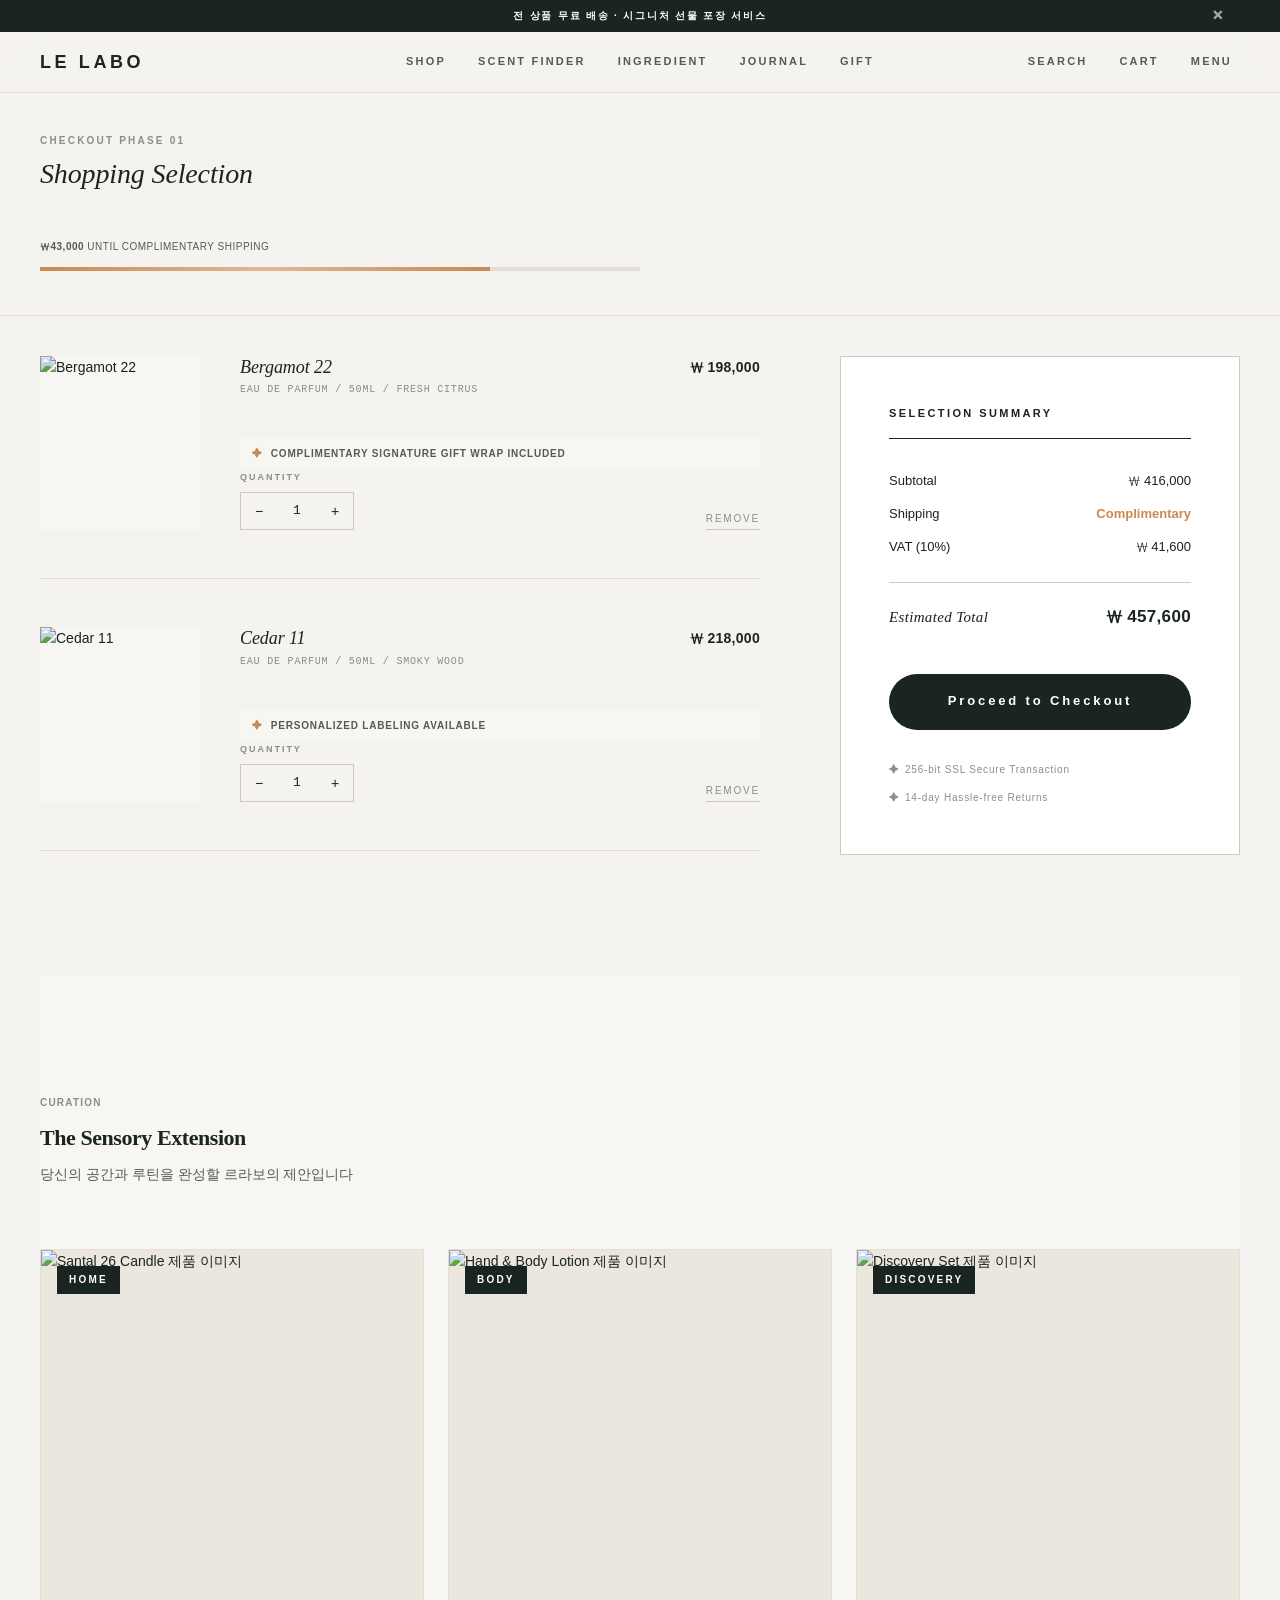
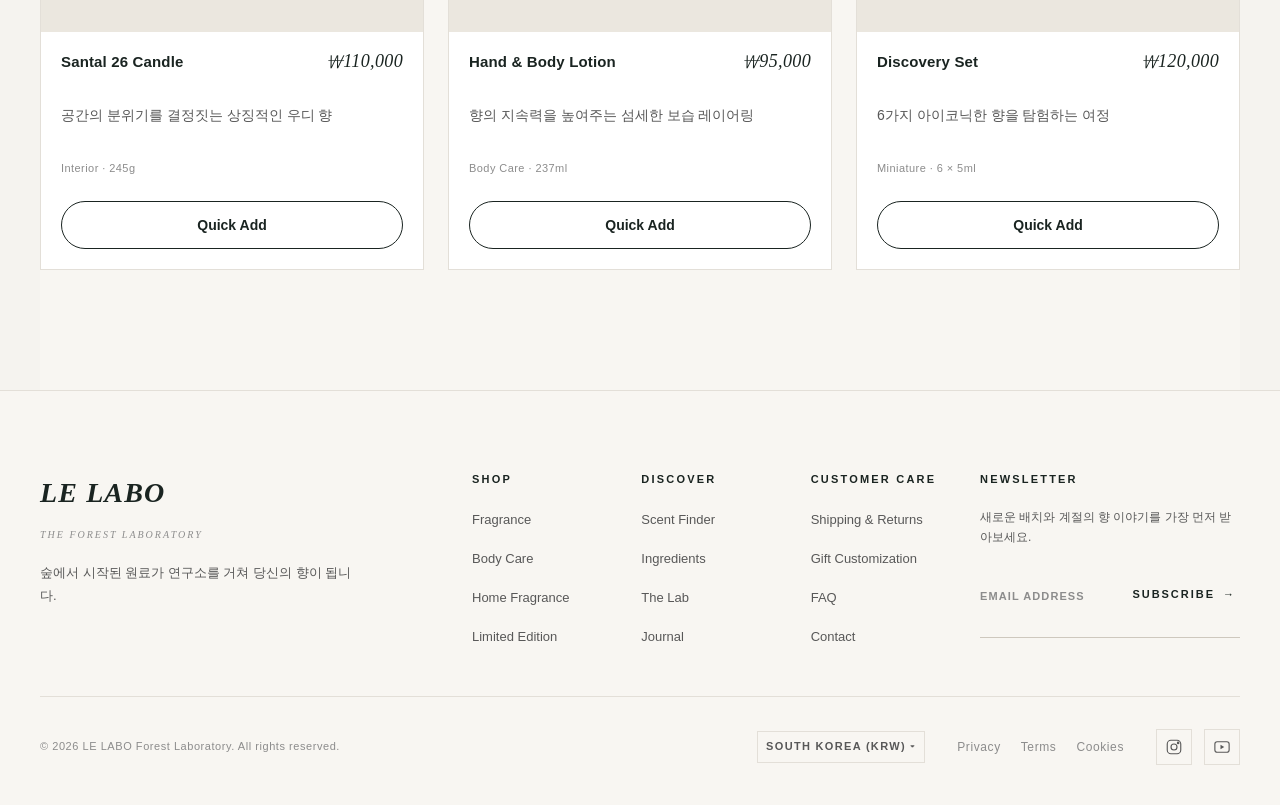
==== commit 3a32f46f: "수정" ====
--- a/cart.html
+++ b/cart.html
@@ -1,32 +1,29 @@
 <!DOCTYPE html>
 <html lang="ko">
-
 <head>
-  <meta charset="UTF-8" />
-  <meta name="viewport" content="width=device-width, initial-scale=1.0" />
-  <meta name="description" content="르라보 장바구니 - 당신의 선택을 확인하세요." />
+  <meta charset="UTF-8">
+  <meta name="viewport" content="width=device-width, initial-scale=1.0">
+  <meta name="description" content="르라보 장바구니 - 선택한 향과 구성품을 확인하고 결제를 준비하세요.">
+  <meta name="theme-color" content="#1a2421">
+  <meta name="format-detection" content="telephone=no">
   <title>Cart | LE LABO · Forest Laboratory</title>
-  <link rel="stylesheet" href="./styles/reset.css" />
-  <link rel="stylesheet" href="./styles/common.css" />
-  <link rel="stylesheet" href="./styles/index.css" />
-  <link rel="stylesheet" href="./styles/cart.css" />
-  <link rel="stylesheet" href="./styles/responsive.css" />
+  <link rel="stylesheet" href="./styles/reset.css">
+  <link rel="stylesheet" href="./styles/common.css">
+  <link rel="stylesheet" href="./styles/index.css">
+  <link rel="stylesheet" href="./styles/cart.css">
+  <link rel="stylesheet" href="./styles/responsive.css">
   <script src="./scripts/layout-system.js" defer></script>
 </head>
-
-<body>
+<body class="page-cart">
   <div id="wrap">
     <a href="#main-content" class="skip-nav">본문 바로가기</a>
-
     <!-- Header & Announcement Bar injected by layout-system.js -->
-
     <main id="main-content">
       <!-- PAGE HEADER -->
       <header class="page-header">
         <div class="container">
           <p class="section-eyebrow">Checkout Phase 01</p>
           <h1 class="page-title">Shopping Selection</h1>
-
           <div class="cart-shipping-meter">
             <p class="cart-shipping-tip"><strong>₩43,000</strong> until complimentary shipping</p>
             <div class="cart-progress-bar">
@@ -35,7 +32,6 @@
           </div>
         </div>
       </header>
-
       <div class="container">
         <div class="cart-layout">
           <!-- CART ITEMS -->
@@ -54,23 +50,20 @@
                     </div>
                     <div class="cart-item-price">₩ 198,000</div>
                   </div>
-
                   <div class="cart-signature">Complimentary Signature Gift Wrap Included</div>
-
                   <div class="cart-item-actions">
                     <div class="cart-item-qty-wrap">
                       <span class="qty-label">Quantity</span>
                       <div class="cart-item-qty">
-                        <button class="qty-btn" aria-label="Decrease quantity">−</button>
+                        <button type="button" class="qty-btn" aria-label="Decrease quantity">−</button>
                         <span class="qty-val">1</span>
-                        <button class="qty-btn" aria-label="Increase quantity">+</button>
+                        <button type="button" class="qty-btn" aria-label="Increase quantity">+</button>
                       </div>
                     </div>
-                    <button class="cart-item-remove">Remove</button>
+                    <button type="button" class="cart-item-remove">Remove</button>
                   </div>
                 </div>
               </article>
-
               <!-- Item 2 -->
               <article class="cart-item">
                 <div class="cart-item-img">
@@ -84,25 +77,22 @@
                     </div>
                     <div class="cart-item-price">₩ 218,000</div>
                   </div>
-
                   <div class="cart-signature">Personalized Labeling Available</div>
-
                   <div class="cart-item-actions">
                     <div class="cart-item-qty-wrap">
                       <span class="qty-label">Quantity</span>
                       <div class="cart-item-qty">
-                        <button class="qty-btn" aria-label="Decrease quantity">−</button>
+                        <button type="button" class="qty-btn" aria-label="Decrease quantity">−</button>
                         <span class="qty-val">1</span>
-                        <button class="qty-btn" aria-label="Increase quantity">+</button>
+                        <button type="button" class="qty-btn" aria-label="Increase quantity">+</button>
                       </div>
                     </div>
-                    <button class="cart-item-remove">Remove</button>
+                    <button type="button" class="cart-item-remove">Remove</button>
                   </div>
                 </div>
               </article>
             </div>
           </div>
-
           <!-- SUMMARY -->
           <aside class="cart-summary">
             <h2 class="summary-title">Selection Summary</h2>
@@ -122,9 +112,7 @@
               <span>Estimated Total</span>
               <span>₩ 457,600</span>
             </div>
-
             <a href="checkout.html" class="btn btn-primary checkout-btn">Proceed to Checkout</a>
-
             <div class="trust-badges">
               <div class="badge-item">
                 256-bit SSL Secure Transaction
@@ -135,7 +123,6 @@
             </div>
           </aside>
         </div>
-
         <!-- RECOMMENDATIONS -->
         <section class="section cross-category cart-related" aria-labelledby="cart-related-title">
           <div class="section-content">
@@ -203,7 +190,6 @@
         </section>
       </div>
     </main>
-
     <!-- Footer injected by layout-system.js -->
   </div>
   <script src="./scripts/global.js"></script>
--- a/styles/common.css
+++ b/styles/common.css
@@ -1097,6 +1097,11 @@
   font-weight: 700;
   letter-spacing: 0.01em;
   color: var(--color-primary);
+  display: -webkit-box;
+  -webkit-line-clamp: 2;
+  -webkit-box-orient: vertical;
+  overflow: hidden;
+  min-height: calc(1.35em * 2);
 }
 
 .section-eyebrow,
@@ -1116,6 +1121,14 @@
   flex: 1;
 }
 
+.card-desc {
+  display: -webkit-box;
+  -webkit-line-clamp: 2;
+  -webkit-box-orient: vertical;
+  overflow: hidden;
+  min-height: calc(1.55em * 2);
+}
+
 .card-meta {
   font-size: var(--font-caption);
   line-height: 1.5;
@@ -1130,7 +1143,20 @@
 
 .card-grid {
   display: grid;
-  gap: var(--grid-gap);
+  row-gap: var(--grid-gap);
+  column-gap: var(--grid-gap);
+  align-items: stretch; /* Keep every card in a row aligned to same height */
+}
+
+/* Normalize wrapped grid items (<li>, etc.) so card baselines stay consistent */
+.card-grid > li {
+  display: flex;
+}
+
+.card-grid > li > .card,
+.card-grid > .card {
+  flex: 1;
+  height: 100%;
 }
 
 .card-grid-2 {
@@ -1212,8 +1238,9 @@
 .card-action {
   margin-top: var(--space-12);
   display: flex;
-  align-items: center;
+  align-items: stretch;
   gap: var(--space-12);
+  min-height: 48px; /* Keep CTA baseline consistent across mixed card content */
 }
 
 /* 빈 액션 영역이 차지하는 불필요한 여백(Dead Space) 완벽 제거 */
@@ -1224,6 +1251,13 @@
 .card-action .btn {
   flex: 1;
   width: 100%;
+  min-height: 48px;
+}
+
+.card-action .text-link {
+  min-height: 48px;
+  display: inline-flex;
+  align-items: center;
 }
 
 /* 이미지 시스템 비율 규칙 반영 */
@@ -1442,4 +1476,14 @@
   }
 }
 
-
+@media (max-width: 767px) {
+  .card-title {
+    min-height: 0;
+  }
+
+  .card-desc {
+    min-height: 0;
+  }
+}
+
+
--- a/styles/index.css
+++ b/styles/index.css
@@ -187,6 +187,63 @@
 .gift,
 .personal {
   background: var(--color-surface-soft);
+}
+
+/* ============================================================
+   Index Alignment System — section-level alignment consistency
+   ============================================================ */
+.page-index {
+  --index-head-max: 720px;
+}
+
+.page-index .section-head {
+  max-width: var(--index-head-max);
+}
+
+.page-index .section-head.section-head-center {
+  margin-left: auto;
+  margin-right: auto;
+  align-items: center;
+  text-align: center;
+}
+
+.page-index .section-head:not(.section-head-center):not(.hero-head) {
+  align-items: flex-start;
+  text-align: left;
+}
+
+/* Keep CTA baseline aligned across product/service cards */
+.page-index .trending .card-grid,
+.page-index .cross-category .card-grid,
+.page-index .journal .card-grid {
+  align-items: stretch;
+}
+
+.page-index .trending .card-body,
+.page-index .cross-category .card-body,
+.page-index .journal .card-body {
+  align-content: start;
+}
+
+.page-index .trending .card-action,
+.page-index .cross-category .card-action,
+.page-index .journal .card-action {
+  margin-top: auto;
+  justify-content: flex-start;
+}
+
+.page-index .trending .product-head,
+.page-index .cross-category .product-head {
+  align-items: center;
+}
+
+@media (max-width: 767px) {
+  .page-index .section-head.section-head-center {
+    margin-left: 0;
+    margin-right: 0;
+    align-items: flex-start;
+    text-align: left;
+  }
 }
 
 /* ============================================================
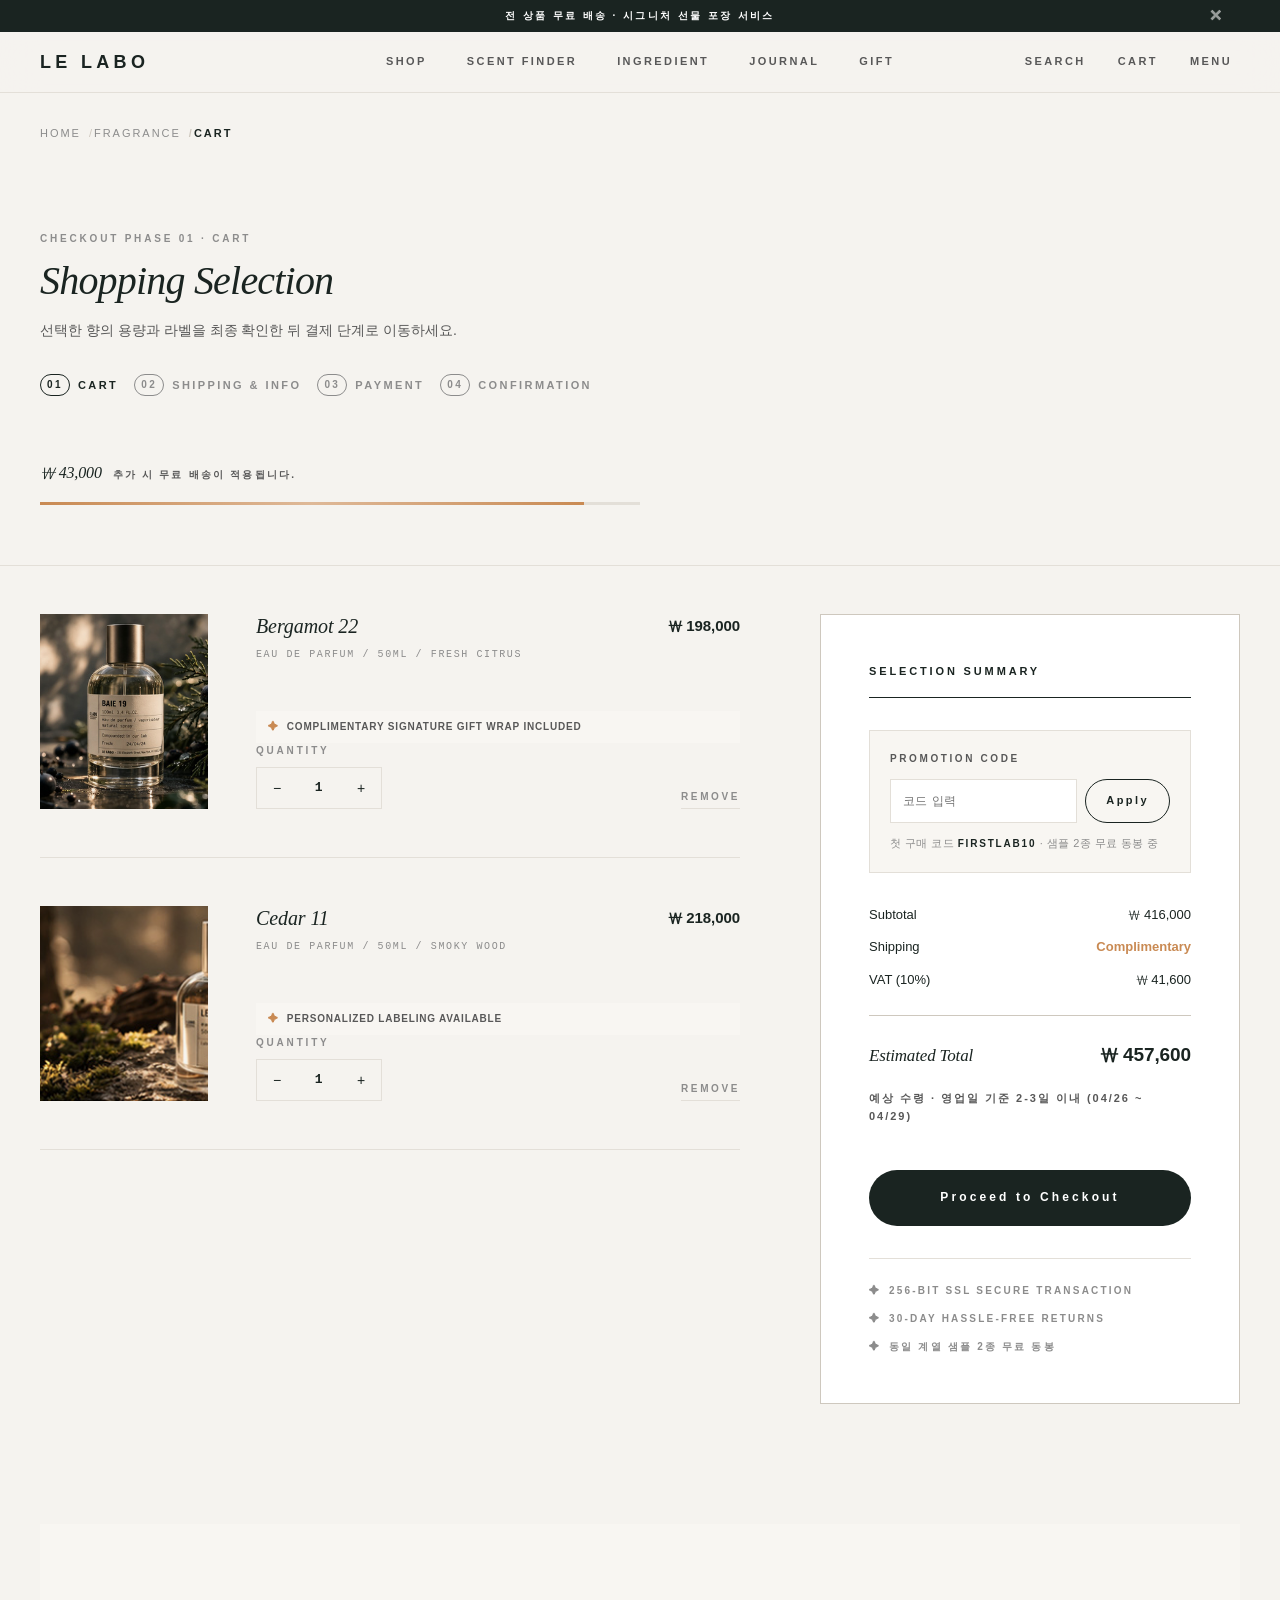
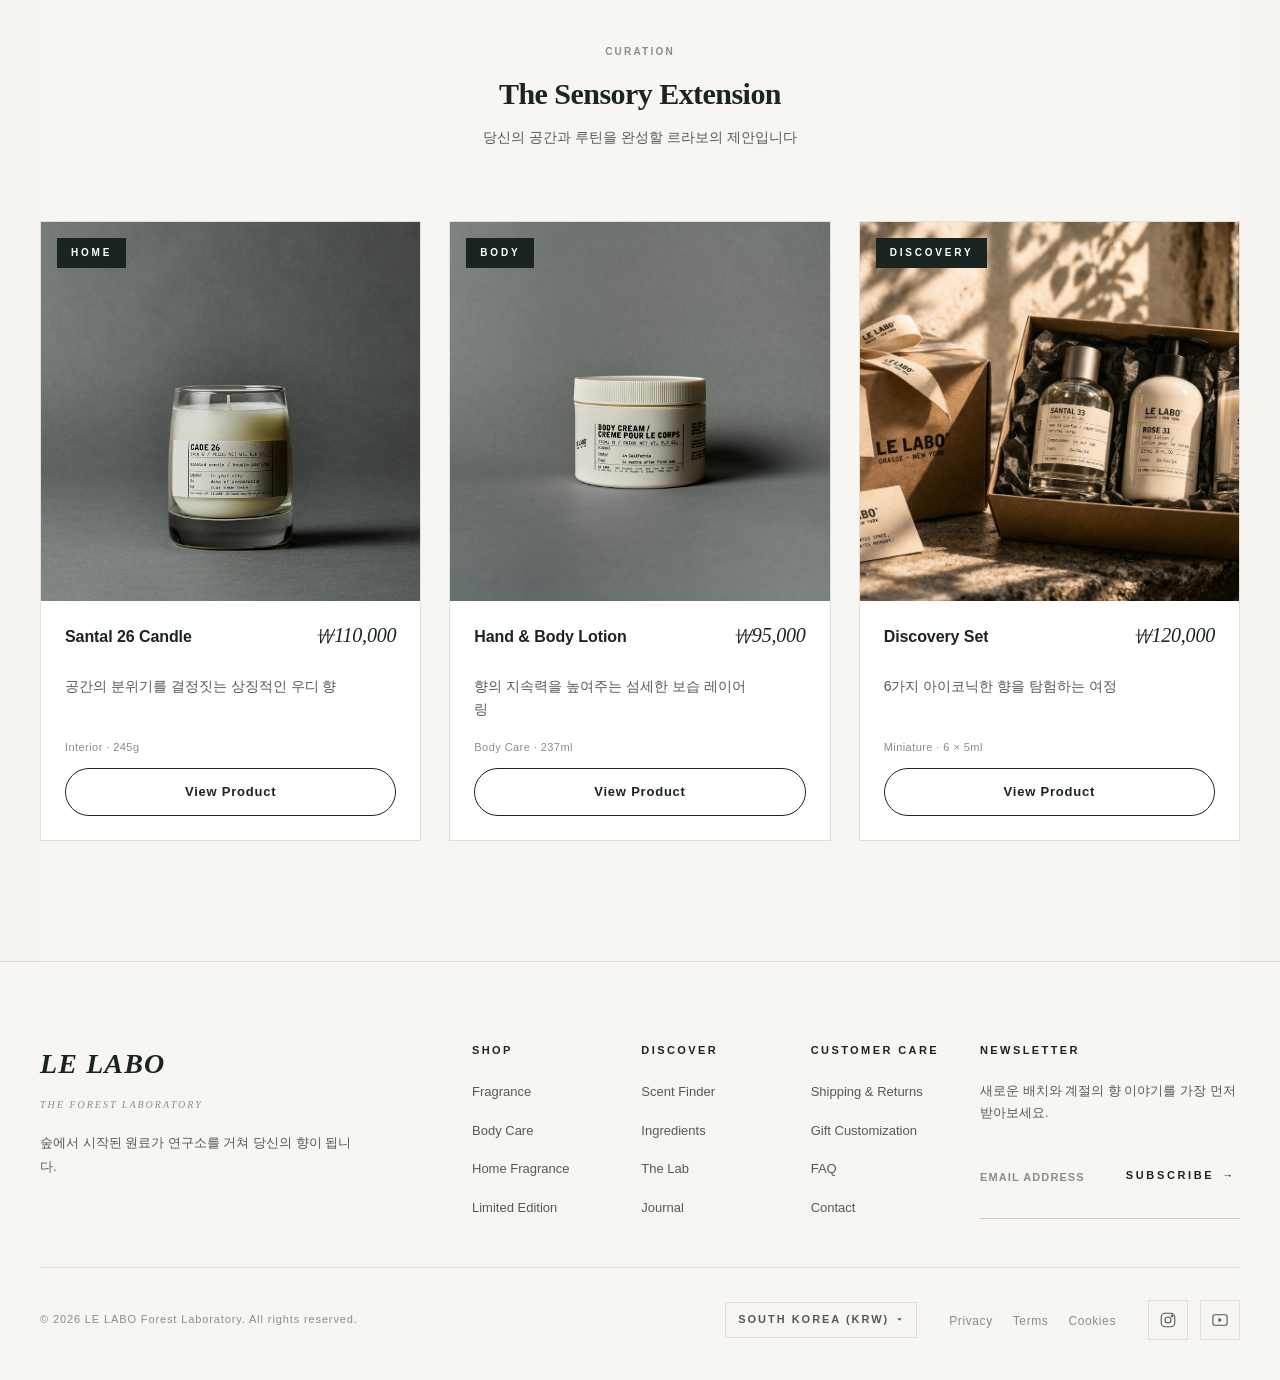
==== commit 7cf912e8: "두번째연연습" ====
--- a/cart.html
+++ b/cart.html
@@ -6,6 +6,11 @@
   <meta name="description" content="르라보 장바구니 - 선택한 향과 구성품을 확인하고 결제를 준비하세요.">
   <meta name="theme-color" content="#1a2421">
   <meta name="format-detection" content="telephone=no">
+  <meta name="robots" content="noindex, nofollow">
+  <meta name="author" content="LE LABO Forest Laboratory">
+  <meta property="og:type" content="website">
+  <meta property="og:site_name" content="LE LABO">
+  <meta property="og:title" content="Shopping Selection · LE LABO">
   <title>Cart | LE LABO · Forest Laboratory</title>
   <link rel="stylesheet" href="./styles/reset.css">
   <link rel="stylesheet" href="./styles/common.css">
@@ -19,14 +24,29 @@
     <a href="#main-content" class="skip-nav">본문 바로가기</a>
     <!-- Header & Announcement Bar injected by layout-system.js -->
     <main id="main-content">
-      <!-- PAGE HEADER -->
+      <!--========================================================== BREADCRUMB======================================== -->
+      <nav class="breadcrumb container" aria-label="경로 탐색">
+        <ol>
+          <li><a href="index.html">Home</a></li>
+          <li><a href="shop.html">Fragrance</a></li>
+          <li aria-current="page">Cart</li>
+        </ol>
+      </nav>
+      <!--======================================================= PAGE HEADER=================================== -->
       <header class="page-header">
         <div class="container">
-          <p class="section-eyebrow">Checkout Phase 01</p>
+          <p class="section-eyebrow">Checkout Phase 01 · Cart</p>
           <h1 class="page-title">Shopping Selection</h1>
-          <div class="cart-shipping-meter">
-            <p class="cart-shipping-tip"><strong>₩43,000</strong> until complimentary shipping</p>
-            <div class="cart-progress-bar">
+          <p class="section-desc">선택한 향의 용량과 라벨을 최종 확인한 뒤 결제 단계로 이동하세요.</p>
+          <ol class="checkout-steps cart-steps" aria-label="체크아웃 진행 단계">
+            <li class="step is-active"><span class="step-num">01</span> Cart</li>
+            <li class="step"><span class="step-num">02</span> Shipping & Info</li>
+            <li class="step"><span class="step-num">03</span> Payment</li>
+            <li class="step"><span class="step-num">04</span> Confirmation</li>
+          </ol>
+          <div class="cart-shipping-meter" aria-label="무료 배송까지 남은 금액">
+            <p class="cart-shipping-tip"><strong>₩43,000</strong> 추가 시 무료 배송이 적용됩니다.</p>
+            <div class="cart-progress-bar" role="progressbar" aria-valuemin="0" aria-valuemax="100" aria-valuenow="91" aria-label="무료 배송 달성 진행도">
               <div class="cart-progress-fill"></div>
             </div>
           </div>
@@ -34,13 +54,13 @@
       </header>
       <div class="container">
         <div class="cart-layout">
-          <!-- CART ITEMS -->
+          <!--======================================================== CART ITEMS============================================== -->
           <div class="cart-left">
             <div class="cart-items">
               <!-- Item 1 -->
               <article class="cart-item">
                 <div class="cart-item-img">
-                  <img src="./img/product-bergamot-50.jpg" alt="Bergamot 22" />
+                  <img src="./images/common/베이1111.jpg" alt="Bergamot 22" />
                 </div>
                 <div class="cart-item-info">
                   <div class="cart-item-head">
@@ -64,10 +84,10 @@
                   </div>
                 </div>
               </article>
-              <!-- Item 2 -->
+              <!--======================================================== Item 2================================================ -->
               <article class="cart-item">
                 <div class="cart-item-img">
-                  <img src="./img/product-cedar-50.jpg" alt="Cedar 11" />
+                  <img src="./images/common/나무향.jpg" alt="Cedar 11" />
                 </div>
                 <div class="cart-item-info">
                   <div class="cart-item-head">
@@ -93,9 +113,17 @@
               </article>
             </div>
           </div>
-          <!-- SUMMARY -->
-          <aside class="cart-summary">
-            <h2 class="summary-title">Selection Summary</h2>
+          <!--========================================================== SUMMARY====================================================== -->
+          <aside class="cart-summary" aria-labelledby="cart-summary-title">
+            <h2 class="summary-title" id="cart-summary-title">Selection Summary</h2>
+            <form class="cart-promo" aria-label="프로모션 코드 적용">
+              <label class="cart-promo-label" for="cart-promo-input">Promotion Code</label>
+              <div class="cart-promo-row">
+                <input type="text" id="cart-promo-input" placeholder="코드 입력" autocomplete="off" />
+                <button type="submit" class="btn btn-secondary cart-promo-apply">Apply</button>
+              </div>
+              <p class="cart-promo-hint">첫 구매 코드 <strong>FIRSTLAB10</strong> · 샘플 2종 무료 동봉 중</p>
+            </form>
             <div class="summary-row">
               <span>Subtotal</span>
               <span>₩ 416,000</span>
@@ -112,18 +140,16 @@
               <span>Estimated Total</span>
               <span>₩ 457,600</span>
             </div>
-            <a href="checkout.html" class="btn btn-primary checkout-btn">Proceed to Checkout</a>
-            <div class="trust-badges">
-              <div class="badge-item">
-                256-bit SSL Secure Transaction
-              </div>
-              <div class="badge-item">
-                14-day Hassle-free Returns
-              </div>
+            <p class="cart-delivery-eta">예상 수령 · 영업일 기준 2-3일 이내 (04/26 ~ 04/29)</p>
+            <a href="checkout.html" class="btn btn-primary checkout-btn" aria-label="총 결제금액 45만 7600원으로 결제 진행">Proceed to Checkout</a>
+            <div class="trust-badges" aria-label="결제 및 반품 보장">
+              <div class="badge-item">256-bit SSL Secure Transaction</div>
+              <div class="badge-item">30-day Hassle-free Returns</div>
+              <div class="badge-item">동일 계열 샘플 2종 무료 동봉</div>
             </div>
           </aside>
         </div>
-        <!-- RECOMMENDATIONS -->
+        <!--============================================================== RECOMMENDATIONS======================================== -->
         <section class="section cross-category cart-related" aria-labelledby="cart-related-title">
           <div class="section-content">
             <div class="section-head">
@@ -136,7 +162,7 @@
                 <article class="card product-card cross-card">
                   <div class="card-media">
                     <span class="cross-category-tag">HOME</span>
-                    <img src="./img/product-santal-candle.jpg" alt="Santal 26 Candle 제품 이미지" loading="lazy" decoding="async" />
+                    <img src="./images/common/CADE 26-1.jpg" alt="Santal 26 Candle 제품 이미지" loading="lazy" decoding="async" />
                   </div>
                   <div class="card-body">
                     <div class="product-head">
@@ -146,14 +172,14 @@
                     <p class="card-desc">공간의 분위기를 결정짓는 상징적인 우디 향</p>
                     <p class="card-meta">Interior · 245g</p>
                     <div class="card-action">
-                      <button type="button" class="btn btn-secondary">Quick Add</button>
+                      <a href="detail.html" class="btn btn-secondary" aria-label="Santal 26 Candle 상세 보기">View Product</a>
                     </div>
                   </div>
                 </article>
                 <article class="card product-card cross-card">
                   <div class="card-media">
                     <span class="cross-category-tag">BODY</span>
-                    <img src="./img/product-body-lotion.jpg" alt="Hand & Body Lotion 제품 이미지" loading="lazy" decoding="async" />
+                    <img src="./images/common/BODY CREAM-1.jpg" alt="Hand & Body Lotion 제품 이미지" loading="lazy" decoding="async" />
                   </div>
                   <div class="card-body">
                     <div class="product-head">
@@ -163,14 +189,14 @@
                     <p class="card-desc">향의 지속력을 높여주는 섬세한 보습 레이어링</p>
                     <p class="card-meta">Body Care · 237ml</p>
                     <div class="card-action">
-                      <button type="button" class="btn btn-secondary">Quick Add</button>
+                      <a href="detail.html" class="btn btn-secondary" aria-label="Hand and Body Lotion 상세 보기">View Product</a>
                     </div>
                   </div>
                 </article>
                 <article class="card product-card cross-card">
                   <div class="card-media">
                     <span class="cross-category-tag">DISCOVERY</span>
-                    <img src="./img/product-discovery.jpg" alt="Discovery Set 제품 이미지" loading="lazy" decoding="async" />
+                    <img src="./images/common/기프트상품.png" alt="Discovery Set 제품 이미지" loading="lazy" decoding="async" />
                   </div>
                   <div class="card-body">
                     <div class="product-head">
@@ -180,7 +206,7 @@
                     <p class="card-desc">6가지 아이코닉한 향을 탐험하는 여정</p>
                     <p class="card-meta">Miniature · 6 × 5ml</p>
                     <div class="card-action">
-                      <button type="button" class="btn btn-secondary">Quick Add</button>
+                      <a href="detail.html" class="btn btn-secondary" aria-label="Discovery Set 상세 보기">View Product</a>
                     </div>
                   </div>
                 </article>
@@ -190,9 +216,10 @@
         </section>
       </div>
     </main>
-    <!-- Footer injected by layout-system.js -->
+    <!--============================================= Footer injected by layout-system.js====================================== -->
   </div>
   <script src="./scripts/global.js"></script>
+  <script src="./scripts/cart.js"></script>
 </body>
 
 </html>
--- a/styles/common.css
+++ b/styles/common.css
@@ -36,8 +36,8 @@
 }
 
 /* Cinematic Scroll Animations — progressively enhanced.
-   Content is visible by default. When JS tags <html class="js-animations">,
-   .fade-up elements start hidden and reveal on intersection. */
+  Content is visible by default. When JS tags <html class="js-animations">,
+  .fade-up elements start hidden and reveal on intersection. */
 .fade-up {
   transition: opacity 0.8s cubic-bezier(0.2, 0.8, 0.2, 1), transform 0.8s cubic-bezier(0.2, 0.8, 0.2, 1);
 }
@@ -54,8 +54,8 @@
 }
 
 /* ============================================================
-   Global Shell — Header · Announcement · Footer · Sticky
-   ============================================================ */
+  Global Shell — Header · Announcement · Footer · Sticky
+  ============================================================ */
 
 /* Announcement Bar — compact runner above the header */
 .announcement-bar {
@@ -63,7 +63,7 @@
   color: var(--color-white);
   font-size: 10px;
   font-weight: 600;
-  letter-spacing: 0.18em;
+  letter-spacing: 0.24em;
   text-transform: uppercase;
   line-height: 1;
   transition: max-height 0.3s ease, opacity 0.3s ease;
@@ -91,19 +91,19 @@
 
 .announcement-close {
   position: absolute;
-  right: var(--space-4);
+  right: var(--space-8);
   top: 50%;
   transform: translateY(-50%);
-  width: 36px;
-  height: 36px;
+  width: 32px;
+  height: 32px;
   display: inline-flex;
   align-items: center;
   justify-content: center;
   color: var(--color-white);
-  font-size: 12px;
+  font-size: 14px;
   line-height: 1;
-  opacity: 0.6;
-  transition: opacity 0.2s ease;
+  opacity: 0.55;
+  transition: opacity 0.25s ease;
 }
 
 .announcement-close:hover,
@@ -112,8 +112,8 @@
 }
 
 /* Header / Footer / Announcement / Mega all inherit the shared .container
-   padding — so logo, GNB, footer columns and all main content align on the
-   same left gutter. Do NOT reintroduce a separate chrome-padding here. */
+  padding — so logo, GNB, footer columns and all main content align on the
+  same left gutter. Do NOT reintroduce a separate chrome-padding here. */
 
 /* Header / Navigation */
 .header {
@@ -155,7 +155,7 @@
   padding-right: var(--space-4);
   font-size: 18px;
   font-weight: 700;
-  letter-spacing: 0.2em;
+  letter-spacing: 0.24em;
   line-height: 1;
   color: var(--color-primary);
   transition: color 0.25s ease;
@@ -170,7 +170,7 @@
   display: flex;
   align-items: center;
   justify-content: center;
-  gap: var(--space-32);
+  gap: var(--space-40);
 }
 
 .gnb-item a {
@@ -179,8 +179,8 @@
   align-items: center;
   height: var(--header-height);
   font-size: 11px;
-  font-weight: 700;
-  letter-spacing: 0.2em;
+  font-weight: 600;
+  letter-spacing: 0.22em;
   text-transform: uppercase;
   color: var(--color-text-sub);
   transition: color 0.25s ease;
@@ -228,8 +228,8 @@
 }
 
 /* Header Search — absolute overlay anchored to the SEARCH button's left edge.
-   Width is written inline by layout-system.js from the real GIFT↔SEARCH gap,
-   so the input always fits into the empty space without covering any GNB item. */
+  Width is written inline by layout-system.js from the real GIFT↔SEARCH gap,
+  so the input always fits into the empty space without covering any GNB item. */
 .header-search {
   position: absolute;
   top: 50%;
@@ -287,8 +287,8 @@
   min-height: 44px;
   padding: 0 var(--space-8);
   font-size: 11px;
-  font-weight: 700;
-  letter-spacing: 0.2em;
+  font-weight: 600;
+  letter-spacing: 0.22em;
   text-transform: uppercase;
   color: var(--color-text-sub);
   transition: color 0.25s ease;
@@ -392,8 +392,9 @@
 .mega-primary-list a {
   font-family: var(--font-family-display);
   font-style: italic;
-  font-size: 28px;
-  line-height: 1.2;
+  font-size: 32px;
+  letter-spacing: -0.02em;
+  line-height: 1.15;
   color: var(--color-primary);
   transition: color 0.3s ease;
 }
@@ -411,8 +412,8 @@
 
 .mega-title {
   font-size: 10px;
-  font-weight: 700;
-  letter-spacing: 0.2em;
+  font-weight: 600;
+  letter-spacing: 0.26em;
   text-transform: uppercase;
   color: var(--color-text-muted);
   border-bottom: 1px solid var(--color-line);
@@ -426,19 +427,20 @@
 }
 
 .mega-list a {
-  font-size: 13px;
+  font-size: 14px;
   color: var(--color-text-sub);
-  letter-spacing: 0.04em;
-  transition: color 0.3s ease;
+  letter-spacing: 0.01em;
+  transition: color 0.3s ease, padding-left 0.25s ease;
 }
 
 .mega-list a:hover {
   color: var(--color-primary);
+  padding-left: var(--space-4);
 }
 
 /* ============================================================
-   Global Footer
-   ============================================================ */
+  Global Footer
+  ============================================================ */
 .footer {
   background: var(--color-white);
   border-top: 1px solid var(--color-line);
@@ -462,16 +464,17 @@
 .footer-logo {
   font-size: 28px;
   font-weight: 700;
-  letter-spacing: 0.2em;
+  letter-spacing: 0.24em;
   color: var(--color-primary);
 }
 
 .footer-tagline {
   font-family: var(--font-family-display);
   font-style: italic;
-  font-size: 22px;
+  font-size: 26px;
+  letter-spacing: -0.015em;
   color: var(--color-text-sub);
-  line-height: 1.3;
+  line-height: 1.25;
 }
 
 .footer-copy {
@@ -495,8 +498,8 @@
 
 .footer-title {
   font-size: 11px;
-  font-weight: 700;
-  letter-spacing: 0.2em;
+  font-weight: 600;
+  letter-spacing: 0.22em;
   text-transform: uppercase;
   color: var(--color-primary);
 }
@@ -523,10 +526,10 @@
 
 /* Newsletter ---------------------------------------------------- */
 .footer-news-desc {
-  font-size: 12px;
+  font-size: 13px;
   color: var(--color-text-sub);
-  line-height: 1.6;
-  margin-bottom: var(--space-4);
+  line-height: 1.7;
+  margin-bottom: var(--space-8);
 }
 
 .footer-news-form {
@@ -588,8 +591,8 @@
   height: 48px;
   padding: 0 var(--space-4);
   font-size: 11px;
-  font-weight: 700;
-  letter-spacing: 0.18em;
+  font-weight: 600;
+  letter-spacing: 0.24em;
   text-transform: uppercase;
   color: var(--color-primary);
   white-space: nowrap;
@@ -614,9 +617,11 @@
 .footer-news-feedback {
   grid-column: 1 / -1;
   min-height: 18px;
-  margin-top: var(--space-8);
+  margin-top: var(--space-12);
   font-size: 11px;
-  letter-spacing: 0.05em;
+  font-weight: 600;
+  letter-spacing: 0.18em;
+  text-transform: uppercase;
   color: var(--color-text-muted);
 }
 
@@ -648,7 +653,7 @@
 .footer-copyright {
   color: var(--color-text-muted);
   font-size: 11px;
-  letter-spacing: 0.05em;
+  letter-spacing: 0.08em;
 }
 
 .footer-meta {
@@ -661,13 +666,13 @@
 .region-selector {
   display: inline-flex;
   align-items: center;
-  gap: var(--space-4);
-  min-height: 32px;
-  padding: 0 var(--space-8);
+  gap: var(--space-8);
+  min-height: 36px;
+  padding: 0 var(--space-12);
   font-size: 11px;
-  font-weight: 700;
-  text-transform: uppercase;
-  letter-spacing: 0.12em;
+  font-weight: 600;
+  text-transform: uppercase;
+  letter-spacing: 0.18em;
   color: var(--color-text-sub);
   border: 1px solid var(--color-line);
   border-radius: 0;
@@ -712,11 +717,11 @@
   display: inline-flex;
   align-items: center;
   justify-content: center;
-  width: 36px;
-  height: 36px;
+  width: 40px;
+  height: 40px;
   border: 1px solid var(--color-line);
   color: var(--color-text-sub);
-  transition: color 0.25s ease, border-color 0.25s ease, background 0.25s ease;
+  transition: color 0.25s ease, border-color 0.25s ease, background 0.25s ease, transform 0.25s ease;
 }
 
 .footer-social a:hover,
@@ -724,6 +729,7 @@
   color: var(--color-white);
   background: var(--color-primary);
   border-color: var(--color-primary);
+  transform: translateY(-1px);
 }
 
 /* Sticky CTA */
@@ -762,18 +768,19 @@
 
 .sticky-eyebrow {
   font-size: 10px;
-  font-weight: 700;
+  font-weight: 600;
   text-transform: uppercase;
   color: var(--color-text-muted);
-  letter-spacing: 0.15em;
+  letter-spacing: 0.22em;
 }
 
 .sticky-product {
   font-family: var(--font-family-display);
   font-style: italic;
-  font-size: 20px;
-  font-weight: 700;
-  line-height: 1.2;
+  font-size: 22px;
+  font-weight: 400;
+  letter-spacing: -0.01em;
+  line-height: 1.15;
 }
 
 .sticky-price {
@@ -801,8 +808,9 @@
   padding: 0 var(--space-40);
   background: var(--color-primary);
   color: var(--color-white);
-  font-size: 13px;
-  font-weight: 700;
+  font-size: 12px;
+  font-weight: 600;
+  letter-spacing: 0.24em;
   text-transform: uppercase;
   height: 48px;
   transition: background 0.3s ease;
@@ -860,6 +868,7 @@
   display: block;
   width: 100%;
   height: auto;
+  image-rendering: auto;
 }
 
 button,
@@ -905,14 +914,14 @@
   --font-family-sans: "Outfit", "Inter", sans-serif;
   --font-family-mono: "Space Mono", monospace;
 
-  /* Type Scale (tightened — matches compact page-title rhythm) */
-  --font-hero: 32px;
-  --font-h1: 32px;
-  --font-h2: 24px;
+  /* Type Scale — editorial display + dependable body rhythm */
+  --font-hero: clamp(38px, 5.4vw, 60px);
+  --font-h1: clamp(30px, 3.4vw, 40px);
+  --font-h2: 28px;
   --font-h3: 20px;
-  --font-section: 22px;
+  --font-section: clamp(22px, 2.4vw, 30px);
   --font-sub: 16px;
-  --font-card: 15px;
+  --font-card: 16px;
   --font-body: 14px;
   --font-label: 10px;
   --font-caption: 11px;
@@ -920,9 +929,9 @@
   /* Section & Grid Rhythm (desktop defaults — responsive.css overrides per breakpoint) */
   --section-padding: 120px;
   --section-gap: 40px;               /* reserved for multi-child section-content */
-  --section-head-gap: 64px;          /* title block → card grid (single source) */
-  --grid-gap: 24px;
-  --card-padding: 20px;
+  --section-head-gap: 72px;          /* title block → card grid (single source) */
+  --grid-gap: 28px;
+  --card-padding: 24px;
 
   /* Spacing Rhythm */
   --space-120: 120px;
@@ -939,7 +948,7 @@
   --space-4: 4px;
 
   /* Layout Constraints — single gutter used by every page chrome */
-  --container: 1440px;
+  --container: 1320px;
   --container-padding: 40px;
   --header-height: 60px;
   --announcement-height: 32px;
@@ -959,6 +968,8 @@
   color: var(--color-text);
   background: var(--color-bg);
   -webkit-font-smoothing: antialiased;
+  text-rendering: optimizeLegibility;
+  overflow-wrap: break-word;
 }
 
 #wrap {
@@ -997,11 +1008,14 @@
 .section-head {
   display: flex;
   flex-direction: column;
-  gap: var(--space-12);
+  gap: var(--space-16);
+  max-width: 760px;
   /* no margin-bottom — section-content's gap is the only vertical offset */
 }
 
 .section-head-center {
+  margin-left: auto;
+  margin-right: auto;
   text-align: center;
 }
 
@@ -1040,7 +1054,7 @@
 /* Breadcrumb — shared across every sub-page */
 .breadcrumb {
   padding-top: var(--space-32);
-  padding-bottom: var(--space-32);
+  padding-bottom: var(--space-24);
 }
 
 .breadcrumb ol {
@@ -1051,7 +1065,7 @@
   font-size: var(--font-caption);
   color: var(--color-text-muted);
   text-transform: uppercase;
-  letter-spacing: 0.12em;
+  letter-spacing: 0.18em;
 }
 
 .breadcrumb li + li::before {
@@ -1081,34 +1095,36 @@
 .hero-title {
   font-family: var(--font-family-display);
   font-size: var(--font-hero);
-  line-height: 1.12;
+  line-height: 1.05;
+  letter-spacing: -0.025em;
   font-style: italic;
 }
 
 .section-title {
   font-family: var(--font-family-display);
   font-size: var(--font-section);
-  line-height: 1.32;
+  line-height: 1.18;
+  letter-spacing: -0.018em;
 }
 
 .card-title {
   font-size: var(--font-card);
-  line-height: 1.35;
-  font-weight: 700;
-  letter-spacing: 0.01em;
+  line-height: 1.3;
+  font-weight: 600;
+  letter-spacing: -0.005em;
   color: var(--color-primary);
   display: -webkit-box;
   -webkit-line-clamp: 2;
   -webkit-box-orient: vertical;
   overflow: hidden;
-  min-height: calc(1.35em * 2);
+  min-height: calc(1.3em * 2);
 }
 
 .section-eyebrow,
 .hero-eyebrow {
   font-size: var(--font-label);
   font-weight: 600;
-  letter-spacing: 0.12em;
+  letter-spacing: 0.22em;
   text-transform: uppercase;
   color: var(--color-text-muted);
 }
@@ -1178,12 +1194,12 @@
   border-radius: var(--radius-md);
   background: var(--color-surface);
   overflow: hidden;
-  transition: transform .4s cubic-bezier(0.2, 0.8, 0.2, 1), box-shadow .4s ease, border-color .4s ease;
+  transition: transform .45s cubic-bezier(0.2, 0.8, 0.2, 1), box-shadow .45s ease, border-color .45s ease;
 }
 
 .card:hover {
-  transform: translateY(-4px);
-  box-shadow: 0 16px 32px rgba(0, 0, 0, 0.06);
+  transform: translateY(-2px);
+  box-shadow: 0 24px 48px rgba(0, 0, 0, 0.05);
   border-color: var(--color-line-strong);
 }
 
@@ -1204,11 +1220,11 @@
   width: 100%;
   height: 100%;
   object-fit: cover;
-  transition: transform .7s cubic-bezier(0.2, 0.8, 0.2, 1);
+  transition: transform .9s cubic-bezier(0.2, 0.8, 0.2, 1);
 }
 
 .card:hover .card-media img {
-  transform: scale(1.05);
+  transform: scale(1.035);
 }
 
 .card-media-note {
@@ -1216,8 +1232,8 @@
   align-items: center;
   justify-content: center;
   font-size: var(--font-label);
-  font-weight: 700;
-  letter-spacing: 0.15em;
+  font-weight: 600;
+  letter-spacing: 0.26em;
   color: var(--color-primary);
   padding: var(--space-24) var(--space-16);
   background: var(--color-surface-soft);
@@ -1230,7 +1246,7 @@
 .card-body {
   display: flex;
   flex-direction: column;
-  gap: var(--space-12);
+  gap: var(--space-16);
   padding: var(--card-padding);
   flex: 1;
 }
@@ -1281,15 +1297,16 @@
   display: inline-flex;
   align-items: center;
   justify-content: center;
-  transition: background-color .2s ease, border-color .2s ease, transform .2s ease;
+  transition: background-color .25s ease, border-color .25s ease, color .25s ease, transform .2s ease;
 }
 
 .btn {
-  min-height: 48px;
-  padding: 0 20px;
+  min-height: 50px;
+  padding: 0 28px;
   border-radius: var(--radius-pill);
-  font-size: 14px;
-  font-weight: 600;
+  font-size: 13px;
+  font-weight: 600;
+  letter-spacing: 0.06em;
 }
 
 .btn-primary,
@@ -1315,29 +1332,47 @@
 
 .text-link {
   display: inline-flex;
-  gap: 8px;
+  gap: 10px;
   align-items: center;
   font-size: var(--font-caption);
   font-weight: 600;
-  color: var(--color-primary);
+  letter-spacing: 0.22em;
+  text-transform: uppercase;
+  color: var(--color-primary);
+  transition: color 0.25s ease;
 }
 
 .text-link::after {
   content: "→";
+  letter-spacing: 0;
   transition: transform 0.3s cubic-bezier(0.2, 0.8, 0.2, 1);
 }
 
+.text-link:hover {
+  color: var(--color-accent);
+}
+
 .text-link:hover::after {
-  transform: translateX(4px);
+  transform: translateX(6px);
 }
 
 .chip {
-  min-height: 44px;
-  padding: 0 14px;
-  border: 1px solid var(--color-line-strong);
+  min-height: 40px;
+  padding: 0 16px;
+  border: 1px solid var(--color-line);
   border-radius: var(--radius-pill);
   background: var(--color-surface);
   font-size: var(--font-caption);
+  font-weight: 600;
+  letter-spacing: 0.08em;
+  text-transform: uppercase;
+  color: var(--color-text-sub);
+  transition: border-color .2s ease, background-color .2s ease, color .2s ease;
+}
+
+.chip:hover {
+  border-color: var(--color-line-strong);
+  color: var(--color-primary);
 }
 
 button[aria-pressed="true"],
@@ -1364,7 +1399,9 @@
 
 a:focus-visible,
 button:focus-visible,
-input:focus-visible {
+input:focus-visible,
+textarea:focus-visible,
+select:focus-visible {
   outline: 2px solid var(--color-focus);
   outline-offset: 2px;
   box-shadow: 0 0 0 3px rgba(26, 36, 33, 0.12);
@@ -1383,14 +1420,14 @@
   margin-bottom: var(--space-24);
   display: flex;
   flex-direction: column;
-  gap: var(--space-8);
+  gap: var(--space-12);
 }
 
 .input-label {
   font-size: var(--font-label);
-  font-weight: 700;
-  text-transform: uppercase;
-  letter-spacing: 0.1em;
+  font-weight: 600;
+  text-transform: uppercase;
+  letter-spacing: 0.22em;
   color: var(--color-text-sub);
 }
 
@@ -1401,12 +1438,20 @@
   width: 100%;
   height: 52px;
   padding: 0 var(--space-16);
-  border: 1px solid var(--color-line-strong);
+  border: 1px solid var(--color-line);
   background: var(--color-white);
   font-family: var(--font-family-sans);
   font-size: 14px;
+  letter-spacing: 0.02em;
   transition: border-color 0.3s ease;
   border-radius: 0;
+}
+
+input[type="text"]:hover,
+input[type="email"]:hover,
+input[type="tel"]:hover,
+input[type="password"]:hover {
+  border-color: var(--color-line-strong);
 }
 
 input:focus {
@@ -1420,42 +1465,43 @@
 
 /* Page Headers */
 /* ============================================================
-   Page Header — eyebrow + title + desc
-   Shared editorial block above the first section of every sub-page
-   ============================================================ */
+  Page Header — eyebrow + title + desc
+  Shared editorial block above the first section of every sub-page
+  ============================================================ */
 .page-header {
-  padding: var(--space-40) 0 var(--space-32);
+  padding: var(--space-64) 0 var(--space-48);
   border-bottom: 1px solid var(--color-line);
 }
 
 .page-header > .container {
   display: flex;
   flex-direction: column;
-  gap: var(--space-8);
+  gap: var(--space-12);
 }
 
 .page-header .section-eyebrow {
   font-size: 10px;
-  letter-spacing: 0.22em;
+  letter-spacing: 0.28em;
   color: var(--color-text-muted);
 }
 
 .page-title {
   font-family: var(--font-family-display);
-  font-size: clamp(22px, 2.6vw, 28px);
+  font-size: clamp(28px, 3.2vw, 40px);
   font-style: italic;
   font-weight: 400;
-  line-height: 1.2;
-  letter-spacing: -0.005em;
+  line-height: 1.1;
+  letter-spacing: -0.02em;
   color: var(--color-primary);
   margin: 0;
 }
 
 .page-header .section-desc {
-  max-width: 560px;
-  font-size: 13px;
-  line-height: 1.6;
+  max-width: 620px;
+  font-size: 14px;
+  line-height: 1.7;
   color: var(--color-text-sub);
+  margin-top: var(--space-4);
 }
 
 /* The very first section after a page-header doesn't need a full
--- a/styles/index.css
+++ b/styles/index.css
@@ -1,8 +1,5 @@
-/* Shared Chrome (Moved to common.css) */
-
-/* ============================================================
-   Hero — Full-bleed image + centered text overlay
-   ============================================================ */
+/* index.css */
+/* ========================================hero========================================================== */
 .hero {
   position: relative;
   min-height: calc(100vh - var(--header-height) - var(--announcement-height));
@@ -71,13 +68,14 @@
 .hero-head {
   align-items: center;
   text-align: center;
-  max-width: 820px;
+  max-width: 880px;
   margin: 0 auto;
-  gap: 18px;                            /* loosen eyebrow → title → desc rhythm */
+  gap: var(--space-24);  /* loosen eyebrow → title → desc rhythm */
 }
 
 .hero-eyebrow {
-  color: rgba(255, 255, 255, 0.8);
+  color: rgba(255, 255, 255, 0.78);
+  letter-spacing: 0.32em;
 }
 
 .hero-title {
@@ -94,8 +92,48 @@
 .hero-cta-group {
   display: flex;
   flex-wrap: wrap;
-  gap: var(--space-24);
+  gap: var(--space-16);
   justify-content: center;
+}
+
+.hero-cta-group .btn {
+  min-width: 200px;
+}
+
+.hero-trust {
+  display: flex;
+  flex-wrap: wrap;
+  justify-content: center;
+  gap: var(--space-40);
+  margin-top: var(--space-40);
+  padding-top: var(--space-32);
+  border-top: 1px solid rgba(255, 255, 255, 0.18);
+  font-size: 12px;
+  letter-spacing: 0.04em;
+  color: rgba(255, 255, 255, 0.78);
+  list-style: none;
+}
+
+.hero-trust li {
+  display: inline-flex;
+  align-items: baseline;
+  gap: var(--space-8);
+}
+
+.hero-trust strong {
+  color: var(--color-white);
+  font-weight: 600;
+  letter-spacing: 0.22em;
+  text-transform: uppercase;
+  font-size: 11px;
+}
+
+@media (max-width: 640px) {
+  .hero-trust {
+    flex-direction: column;
+    align-items: center;
+    gap: var(--space-12);
+  }
 }
 
 /* CTA on dark background variant */
@@ -141,8 +179,8 @@
 
 .hero-scroll-label {
   font-size: var(--font-label);
-  font-weight: 700;
-  letter-spacing: 0.22em;
+  font-weight: 600;
+  letter-spacing: 0.28em;
   text-transform: uppercase;
 }
 
@@ -189,9 +227,7 @@
   background: var(--color-surface-soft);
 }
 
-/* ============================================================
-   Index Alignment System — section-level alignment consistency
-   ============================================================ */
+/* ============================================================Index Alignment System — section-level alignment consistency=========================================================== */
 .page-index {
   --index-head-max: 720px;
 }
@@ -235,6 +271,423 @@
 .page-index .trending .product-head,
 .page-index .cross-category .product-head {
   align-items: center;
+}
+
+/* ============================================================
+  Index-wide Card Scale System
+  ============================================================ */
+.page-index .card-grid-2 > .card,
+.page-index .comparison-grid > .card {
+  min-height: clamp(400px, 32vw, 520px);
+}
+
+.page-index .card-grid-3 > .card,
+.page-index .gift-grid > .card {
+  min-height: clamp(340px, 28vw, 460px);
+}
+
+.page-index .card-grid-4 > .card,
+.page-index .finder-step-grid > .card {
+  min-height: clamp(300px, 22vw, 390px);
+}
+
+.page-index .pillar-grid > li > .card {
+  min-height: clamp(340px, 26vw, 430px);
+}
+
+.page-index .process-grid > li > .card {
+  min-height: clamp(360px, 28vw, 460px);
+}
+
+/* Typographic rhythm baseline across index cards */
+.page-index {
+  --copy-gap-tight: 8px;
+  --copy-gap-base: 10px;
+  --copy-gap-loose: 12px;
+}
+
+.page-index .card-body {
+  gap: var(--copy-gap-base);
+}
+
+.page-index .card-body .card-title,
+.page-index .card-body .card-desc,
+.page-index .card-body .card-meta {
+  margin: 0;
+}
+
+.page-index .card-body .card-title {
+  line-height: 1.35;
+  letter-spacing: 0.008em;
+  text-wrap: balance;
+}
+
+.page-index .card-body .card-desc {
+  line-height: 1.6;
+}
+
+.page-index .card-body .card-meta {
+  line-height: 1.45;
+}
+
+/* Micro rhythm between copy blocks */
+.page-index .card-body > .card-title + .card-desc {
+  margin-top: 2px;
+}
+
+.page-index .card-body > .card-desc + .card-meta {
+  margin-top: 2px;
+}
+
+.page-index .card-body > .card-meta + .card-action {
+  margin-top: var(--copy-gap-base);
+}
+
+/* In explanatory cards, card-desc should not stretch and create visual dead space */
+.page-index .brand-statement .card-desc,
+.page-index .scent-depth .card-desc,
+.page-index .selection-summary .card-desc,
+.page-index .why-this .card-desc,
+.page-index .ingredient .card-desc,
+.page-index .process .card-desc,
+.page-index .personal .card-desc {
+  flex: initial;
+}
+
+/* Section-specific copy cadence */
+.page-index .quick-entry .card-body,
+.page-index .trending .card-body,
+.page-index .cross-category .card-body,
+.page-index .journal .card-body,
+.page-index .comparison .card-body {
+  gap: var(--copy-gap-base);
+}
+
+.page-index .brand-statement .card-body,
+.page-index .scent-depth .card-body,
+.page-index .selection-summary .card-body,
+.page-index .finder-step .card-body,
+.page-index .personal .card-body {
+  gap: var(--copy-gap-tight);
+}
+
+.page-index .why-this .card-body,
+.page-index .ingredient .card-body,
+.page-index .process .card-body {
+  gap: var(--copy-gap-loose);
+}
+
+/* Section-level cadence: tighten card-to-card rhythm consistently */
+.page-index .quick-entry .card-grid,
+.page-index .trending .card-grid,
+.page-index .cross-category .card-grid,
+.page-index .journal .card-grid,
+.page-index .pillar-grid,
+.page-index .scent-depth .card-grid,
+.page-index #why-grid,
+.page-index .summary-card-list,
+.page-index .process-grid,
+.page-index .comparison-grid {
+  row-gap: var(--space-20);
+  column-gap: var(--space-20);
+}
+
+/* Keep heading block and card deck spacing balanced */
+.page-index .quick-entry .section-body,
+.page-index .trending .section-body,
+.page-index .cross-category .section-body,
+.page-index .journal .section-body,
+.page-index .brand-statement .section-body,
+.page-index .scent-depth .section-body,
+.page-index .why-this .section-body,
+.page-index .process .section-body,
+.page-index .comparison .section-body {
+  gap: var(--space-24);
+}
+
+/* Keep multi-card sections aligned even with varying copy length */
+.quick-entry .card-desc,
+.trending .card-desc,
+.cross-category .card-desc,
+.journal .card-desc,
+.why-this .card-desc {
+  display: -webkit-box;
+  -webkit-line-clamp: 3;
+  -webkit-box-orient: vertical;
+  overflow: hidden;
+}
+
+/* Fine-tuned copy density by section */
+.quick-entry .card-desc {
+  -webkit-line-clamp: 2;
+}
+
+.trending .card-desc,
+.cross-category .card-desc {
+  -webkit-line-clamp: 3;
+}
+
+.journal .card-desc {
+  -webkit-line-clamp: 2;
+}
+
+.why-this .card-desc {
+  -webkit-line-clamp: 3;
+}
+
+.quick-entry .card-meta,
+.trending .card-meta,
+.cross-category .card-meta,
+.journal .card-meta {
+  display: -webkit-box;
+  -webkit-line-clamp: 2;
+  -webkit-box-orient: vertical;
+  overflow: hidden;
+}
+
+.quick-entry .card-meta {
+  -webkit-line-clamp: 1;
+}
+
+.trending .card-meta,
+.cross-category .card-meta {
+  -webkit-line-clamp: 2;
+}
+
+.journal .card-meta {
+  -webkit-line-clamp: 1;
+}
+
+/* Harmonize title rhythm in product-like cards */
+.quick-entry .card-title,
+.trending .card-title,
+.cross-category .card-title,
+.journal .card-title,
+.why-this .card-title,
+.selection-summary .card-title,
+.comparison .card-title {
+  margin-bottom: 2px;
+}
+
+/* Prevent overly long measure in dense cards */
+.quick-entry .card-desc,
+.journal .card-desc {
+  max-width: 30ch;
+}
+
+.trending .card-desc,
+.cross-category .card-desc,
+.why-this .card-desc {
+  max-width: 36ch;
+}
+
+/* Action anchoring precision */
+.quick-entry .card-action,
+.journal .card-action {
+  margin-top: var(--space-8);
+}
+
+.trending .card-action,
+.cross-category .card-action,
+.why-this .card-action {
+  margin-top: var(--space-10);
+}
+
+/* Trending only: premium product card rhythm */
+.trending .trending-card .card-body {
+  gap: var(--space-12);
+}
+
+.trending .trending-card .product-head {
+  gap: var(--space-12);
+  margin-bottom: 6px;
+}
+
+.trending .trending-card .card-title {
+  -webkit-line-clamp: 1;
+  min-height: 1.35em;
+}
+
+.trending .trending-card .card-desc {
+  max-width: 34ch;
+  line-height: 1.66;
+  -webkit-line-clamp: 3;
+  margin-top: 6px;
+}
+
+.trending .trending-card .card-meta {
+  line-height: 1.55;
+  display: flex;
+  flex-wrap: wrap;
+  gap: 8px 14px;
+  -webkit-line-clamp: initial;
+  margin-top: 6px;
+}
+
+.trending .trending-card .card-meta .meta-item {
+  display: inline-flex;
+  align-items: center;
+  white-space: nowrap;
+}
+
+.trending .trending-card .card-meta .meta-item:not(:last-child)::after {
+  content: "·";
+  margin-left: 12px;
+  color: var(--color-line-strong);
+}
+
+.trending .trending-card .card-action {
+  margin-top: var(--space-10);
+}
+
+/* Product-style cards — match trending rhythm (Quick · Cross · Journal) */
+.quick-entry .quick-card .card-body,
+.cross-category .cross-card .card-body,
+.journal .journal-card .card-body {
+  gap: var(--space-12);
+}
+
+.quick-entry .quick-card .product-head,
+.cross-category .cross-card .product-head,
+.journal .journal-card .product-head {
+  gap: var(--space-12);
+  margin-bottom: 6px;
+}
+
+.quick-entry .quick-card .card-title,
+.cross-category .cross-card .card-title,
+.journal .journal-card .card-title {
+  -webkit-line-clamp: 1;
+  min-height: 1.35em;
+}
+
+.quick-entry .quick-card .card-desc,
+.cross-category .cross-card .card-desc,
+.journal .journal-card .card-desc {
+  line-height: 1.66;
+  margin-top: 6px;
+}
+
+.quick-entry .quick-card .card-meta,
+.cross-category .cross-card .card-meta,
+.journal .journal-card .card-meta {
+  line-height: 1.55;
+  margin-top: 6px;
+}
+
+.quick-entry .quick-card .card-action,
+.cross-category .cross-card .card-action,
+.journal .journal-card .card-action {
+  margin-top: var(--space-10);
+}
+
+/* Tighten copy spacing for sections that feel too airy */
+.quick-entry .quick-card .card-body,
+.scent-depth .card .card-body,
+.selection-summary .summary-card .card-body,
+.comparison .compare-card .card-body {
+  gap: var(--space-8);
+}
+
+.quick-entry .quick-card .card-desc,
+.scent-depth .card .card-desc,
+.selection-summary .summary-card .card-desc,
+.comparison .compare-card .card-desc {
+  line-height: 1.52;
+  margin-top: 2px;
+}
+
+.quick-entry .quick-card .card-meta,
+.scent-depth .card .card-meta,
+.selection-summary .summary-card .card-meta,
+.comparison .compare-card .card-meta {
+  line-height: 1.38;
+  margin-top: 2px;
+}
+
+.selection-summary .summary-card .card-title,
+.comparison .compare-card .card-title,
+.scent-depth .card .card-title,
+.quick-entry .quick-card .card-title {
+  margin-bottom: 0;
+}
+
+/* Card surface polish — 4 focused sections only */
+.selection-summary .summary-card,
+.scent-depth .card,
+.quick-entry .quick-card,
+.comparison .compare-card {
+  border-color: rgba(26, 36, 33, 0.12);
+  box-shadow: 0 1px 0 rgba(26, 36, 33, 0.04);
+  transition:
+    transform 0.35s cubic-bezier(0.2, 0.8, 0.2, 1),
+    box-shadow 0.35s ease,
+    border-color 0.35s ease;
+}
+
+.selection-summary .summary-card:hover,
+.scent-depth .card:hover,
+.quick-entry .quick-card:hover,
+.comparison .compare-card:hover {
+  border-color: var(--color-line-strong);
+  box-shadow: 0 20px 40px rgba(26, 36, 33, 0.06);
+  transform: translateY(-2px);
+}
+
+.selection-summary .summary-card:focus-within,
+.scent-depth .card:focus-within,
+.quick-entry .quick-card:focus-within,
+.comparison .compare-card:focus-within {
+  border-color: var(--color-primary);
+  box-shadow: 0 0 0 2px rgba(26, 36, 33, 0.06), 0 12px 28px rgba(26, 36, 33, 0.06);
+}
+
+.selection-summary .summary-card .card-body,
+.scent-depth .card .card-body,
+.quick-entry .quick-card .card-body,
+.comparison .compare-card .card-body {
+  padding-top: calc(var(--card-padding) - 2px);
+  padding-bottom: calc(var(--card-padding) - 2px);
+}
+
+.selection-summary .summary-card .card-title,
+.scent-depth .card .card-title,
+.quick-entry .quick-card .card-title,
+.comparison .compare-card .card-title {
+  letter-spacing: -0.005em;
+}
+
+.selection-summary .summary-card .card-meta,
+.scent-depth .card .card-meta,
+.quick-entry .quick-card .card-meta,
+.comparison .compare-card .card-meta {
+  letter-spacing: 0.04em;
+}
+
+@media (prefers-reduced-motion: reduce) {
+  .selection-summary .summary-card,
+  .scent-depth .card,
+  .quick-entry .quick-card,
+  .comparison .compare-card {
+    transition: none;
+  }
+
+  .selection-summary .summary-card:hover,
+  .scent-depth .card:hover,
+  .quick-entry .quick-card:hover,
+  .comparison .compare-card:hover {
+    transform: none;
+    box-shadow: 0 1px 0 rgba(26, 36, 33, 0.04);
+  }
+}
+
+/* Improve keyboard visibility for interactive card controls */
+.page-index .card .btn:focus-visible,
+.page-index .card .text-link:focus-visible,
+.page-index .card button:focus-visible,
+.page-index .card a:focus-visible {
+  outline: 2px solid var(--color-primary);
+  outline-offset: 2px;
 }
 
 @media (max-width: 767px) {
@@ -247,14 +700,164 @@
 }
 
 /* ============================================================
-   Product Grid — 상품/카테고리 카드 섹션 (Quick Entry · Trending · Cross Category)
-   --container 1280 적용으로 content 1200 — 별도 max-width 불필요
-   Header · Footer · Sticky 모두 1200 동일 폭으로 정렬 완성
-   ============================================================ */
+  Product Grid — 상품/카테고리 카드 섹션 (Quick Entry · Trending · Cross Category)
+  --container 1280 적용으로 content 1200 — 별도 max-width 불필요
+  Header · Footer · Sticky 모두 1200 동일 폭으로 정렬 완성
+  ============================================================ */
 
 /* ============================================================
-   Quick Entry — 이미지 위 카테고리 오버레이 (카드 상단 밀도 강화)
-   ============================================================ */
+  Quick Entry — 이미지 위 카테고리 오버레이 (카드 상단 밀도 강화)
+  ============================================================ */
+.scent-depth .card-media-note,
+.selection-summary .card-media-note,
+.why-this .card-media-note,
+.comparison .card-media-note,
+.ingredient .card-media-note,
+.process .card-media-note,
+.gift .card-media-note,
+.personal .card-media-note {
+  position: relative;
+  overflow: hidden;
+  background: transparent;
+  border-bottom: 0;
+}
+
+.scent-depth .card-media-note img,
+.selection-summary .card-media-note img,
+.why-this .card-media-note img,
+.comparison .card-media-note img,
+.ingredient .card-media-note img,
+.process .card-media-note img,
+.gift .card-media-note img,
+.personal .card-media-note img {
+  position: absolute;
+  inset: 0;
+  width: 100%;
+  height: 100%;
+  object-fit: cover;
+  z-index: 0;
+}
+
+.scent-depth .card-media-note::after,
+.selection-summary .card-media-note::after,
+.why-this .card-media-note::after,
+.comparison .card-media-note::after,
+.ingredient .card-media-note::after,
+.process .card-media-note::after,
+.gift .card-media-note::after,
+.personal .card-media-note::after {
+  content: "";
+  position: absolute;
+  inset: 0;
+  background: linear-gradient(180deg, rgba(0, 0, 0, 0.28) 0%, rgba(0, 0, 0, 0.62) 100%);
+  z-index: 1;
+  pointer-events: none;
+}
+
+.scent-depth .card-media-note > :not(img),
+.selection-summary .card-media-note > :not(img),
+.why-this .card-media-note > :not(img),
+.comparison .card-media-note > :not(img),
+.ingredient .card-media-note > :not(img),
+.process .card-media-note > :not(img),
+.gift .card-media-note > :not(img),
+.personal .card-media-note > :not(img) {
+  position: relative;
+  z-index: 2;
+}
+
+.scent-depth .card-media-note span,
+.selection-summary .card-media-note span,
+.why-this .card-media-note span,
+.comparison .card-media-note span,
+.ingredient .card-media-note span,
+.process .card-media-note span,
+.gift .card-media-note span,
+.personal .card-media-note span {
+  color: var(--color-white);
+  text-shadow: 0 1px 4px rgba(0, 0, 0, 0.35);
+}
+
+/* Show overlay/text on hover for key image sections */
+.scent-depth .card-media-note::after,
+.selection-summary .card-media-note::after,
+.why-this .card-media-note::after,
+.ingredient .card-media-note::after,
+.personal .card-media-note::after {
+  opacity: 0;
+  transition: opacity 0.28s ease;
+}
+
+.scent-depth .card-media-note::after {
+  background: linear-gradient(180deg, rgba(15, 24, 22, 0.1) 0%, rgba(15, 24, 22, 0.48) 100%);
+}
+
+.selection-summary .card-media-note::after {
+  background: linear-gradient(180deg, rgba(20, 20, 20, 0.09) 0%, rgba(20, 20, 20, 0.44) 100%);
+}
+
+.why-this .card-media-note::after {
+  background: linear-gradient(180deg, rgba(18, 22, 30, 0.14) 0%, rgba(18, 22, 30, 0.54) 100%);
+}
+
+.ingredient .card-media-note::after {
+  background: linear-gradient(180deg, rgba(28, 22, 16, 0.1) 0%, rgba(28, 22, 16, 0.5) 100%);
+}
+
+.personal .card-media-note::after {
+  background: linear-gradient(180deg, rgba(16, 24, 18, 0.12) 0%, rgba(16, 24, 18, 0.52) 100%);
+}
+
+.scent-depth .card-media-note > :not(img),
+.selection-summary .card-media-note > :not(img),
+.why-this .card-media-note > :not(img),
+.ingredient .card-media-note > :not(img),
+.personal .card-media-note > :not(img) {
+  opacity: 0;
+  transform: translateY(8px);
+  transition: opacity 0.28s ease, transform 0.28s ease;
+}
+
+.scent-depth .card:hover .card-media-note::after,
+.selection-summary .card:hover .card-media-note::after,
+.why-this .card:hover .card-media-note::after,
+.ingredient .card:hover .card-media-note::after,
+.personal .card:hover .card-media-note::after,
+.scent-depth .card:focus-within .card-media-note::after,
+.selection-summary .card:focus-within .card-media-note::after,
+.why-this .card:focus-within .card-media-note::after,
+.ingredient .card:focus-within .card-media-note::after,
+.personal .card:focus-within .card-media-note::after {
+  opacity: 1;
+}
+
+.scent-depth .card:hover .card-media-note img,
+.selection-summary .card:hover .card-media-note img,
+.why-this .card:hover .card-media-note img,
+.ingredient .card:hover .card-media-note img,
+.personal .card:hover .card-media-note img,
+.scent-depth .card:focus-within .card-media-note img,
+.selection-summary .card:focus-within .card-media-note img,
+.why-this .card:focus-within .card-media-note img,
+.ingredient .card:focus-within .card-media-note img,
+.personal .card:focus-within .card-media-note img {
+  transform: scale(1.04);
+}
+
+.scent-depth .card:hover .card-media-note > :not(img),
+.selection-summary .card:hover .card-media-note > :not(img),
+.why-this .card:hover .card-media-note > :not(img),
+.ingredient .card:hover .card-media-note > :not(img),
+.personal .card:hover .card-media-note > :not(img),
+.scent-depth .card:focus-within .card-media-note > :not(img),
+.selection-summary .card:focus-within .card-media-note > :not(img),
+.why-this .card:focus-within .card-media-note > :not(img),
+.ingredient .card:focus-within .card-media-note > :not(img),
+.personal .card:focus-within .card-media-note > :not(img) {
+  opacity: 1;
+  transform: translateY(0);
+}
+
 .quick-card .card-media {
   position: relative;
 }
@@ -280,8 +883,8 @@
 }
 
 /* ============================================================
-   Scent Depth — 밀도 시각화 배너 (5-segment 바 + 카테고리 단어)
-   ============================================================ */
+  Scent Depth — 밀도 시각화 배너 (5-segment 바 + 카테고리 단어)
+  ============================================================ */
 .scent-depth .card {
   text-align: center;
 }
@@ -298,7 +901,9 @@
 .density-banner {
   flex-direction: column;
   gap: var(--space-12);
-  padding: var(--space-20) var(--space-16);
+  padding: var(--space-16);
+  justify-content: flex-end;
+  align-items: flex-start;
 }
 
 .density-chart {
@@ -322,10 +927,10 @@
 
 .density-word {
   font-size: var(--font-label);
-  font-weight: 700;
-  letter-spacing: 0.22em;
-  text-transform: uppercase;
-  color: var(--color-text-muted);
+  font-weight: 600;
+  letter-spacing: 0.28em;
+  text-transform: uppercase;
+  color: rgba(255, 255, 255, 0.92);
 }
 
 /* 4열 좁은 카드에 16/9 banner는 과도한 공백을 만든다. 평평한 태그 스트립 비율로 교정 */
@@ -333,18 +938,22 @@
 .summary-card .card-media-note,
 .finder-step .card-media-note,
 .personal .card-media-note {
-  aspect-ratio: 3 / 1;
-  padding: var(--space-12) var(--space-16);
+  aspect-ratio: 4 / 3;
+  padding: var(--space-16);
   font-size: var(--font-caption);
   letter-spacing: 0.18em;
+}
+
+.scent-depth .card-grid {
+  gap: var(--space-20);
 }
 
 /* Summary card 배너: 카드 타이틀과 중복되던 단어 대신 step 번호 */
 .summary-index {
   font-family: var(--font-family-display);
   font-style: italic;
-  font-size: 20px;
-  letter-spacing: 0.02em;
+  font-size: 22px;
+  letter-spacing: -0.01em;
   color: var(--color-primary);
   line-height: 1;
 }
@@ -355,9 +964,33 @@
 }
 
 .finder-step-media {
+  position: relative;
+  overflow: hidden;
   flex-direction: column;
   gap: var(--space-4);
   transition: background-color 0.3s ease, color 0.3s ease;
+}
+
+.finder-step-media img {
+  position: absolute;
+  inset: 0;
+  width: 100%;
+  height: 100%;
+  object-fit: cover;
+  z-index: 0;
+}
+
+.finder-step-media::after {
+  content: "";
+  position: absolute;
+  inset: 0;
+  background: linear-gradient(180deg, rgba(0, 0, 0, 0.16) 0%, rgba(0, 0, 0, 0.52) 100%);
+  z-index: 1;
+}
+
+.finder-step-media > :not(img) {
+  position: relative;
+  z-index: 2;
 }
 
 .finder-step-index {
@@ -365,17 +998,17 @@
   font-style: italic;
   font-size: 20px;
   line-height: 1;
-  color: var(--color-primary);
+  color: var(--color-white);
   letter-spacing: 0.02em;
   transition: color 0.3s ease;
 }
 
 .finder-step-label {
   font-size: var(--font-label);
-  font-weight: 700;
-  letter-spacing: 0.22em;
-  text-transform: uppercase;
-  color: var(--color-text-muted);
+  font-weight: 600;
+  letter-spacing: 0.28em;
+  text-transform: uppercase;
+  color: rgba(255, 255, 255, 0.9);
   transition: color 0.3s ease;
 }
 
@@ -433,35 +1066,123 @@
 }
 
 .brand-statement .pillar-card .card-body {
-  align-items: center;
+  display: flex;
+  justify-content: center;
+  align-items: center;
+  gap: var(--space-12);
+  padding: var(--space-24) var(--space-20);
+  text-align: center;
 }
 
 .brand-statement .pillar-card .card-media-note {
+  position: relative;
+  overflow: hidden;
   flex-direction: column;
   gap: var(--space-8);
-  aspect-ratio: 21 / 9;
+  aspect-ratio: 16 / 9;
+  padding: var(--space-16);
+}
+
+.brand-statement .pillar-card .card-media-note img {
+  position: absolute;
+  inset: 0;
+  width: 100%;
+  height: 100%;
+  object-fit: cover;
+  z-index: 0;
+  transition: transform 0.28s ease;
+}
+
+.brand-statement .pillar-card .card-media-note::after {
+  content: "";
+  position: absolute;
+  inset: 0;
+  background: linear-gradient(180deg, rgba(15, 22, 20, 0.12) 0%, rgba(15, 22, 20, 0.5) 100%);
+  z-index: 1;
+  pointer-events: none;
+  opacity: 0;
+  transition: opacity 0.28s ease;
+}
+
+.brand-statement .pillar-card .card-media-note > :not(img) {
+  position: relative;
+  z-index: 2;
+  opacity: 0;
+  transform: translateY(8px);
+  transition: opacity 0.28s ease, transform 0.28s ease;
+}
+
+.brand-statement .pillar-card:hover .card-media-note::after,
+.brand-statement .pillar-card:focus-within .card-media-note::after {
+  opacity: 1;
+}
+
+.brand-statement .pillar-card:hover .card-media-note img,
+.brand-statement .pillar-card:focus-within .card-media-note img {
+  transform: scale(1.04);
+}
+
+.brand-statement .pillar-card:hover .card-media-note > :not(img),
+.brand-statement .pillar-card:focus-within .card-media-note > :not(img) {
+  opacity: 1;
+  transform: translateY(0);
+}
+
+.brand-statement .pillar-card .card-media-note .pillar-step,
+.brand-statement .pillar-card .card-media-note .pillar-label {
+  color: var(--color-white);
+  text-shadow: 0 1px 4px rgba(0, 0, 0, 0.35);
+}
+
+.brand-statement .section-body {
+  gap: var(--space-24);
+}
+
+.brand-statement .pillar-grid {
+  gap: var(--space-20);
+}
+
+.brand-statement .pillar-card .card-title,
+.brand-statement .pillar-card .card-desc,
+.brand-statement .pillar-card .card-meta {
+  margin: 0;
+}
+
+.brand-statement .pillar-card .card-title {
+  line-height: 1.35;
+}
+
+.brand-statement .pillar-card .card-desc {
+  max-width: 32ch;
+  line-height: 1.7;
+  color: var(--color-text-sub);
+}
+
+.brand-statement .pillar-card .card-meta {
+  font-size: var(--font-caption);
+  letter-spacing: 0.04em;
 }
 
 .pillar-step {
   font-family: var(--font-family-display);
   font-style: italic;
-  font-size: 28px;
+  font-size: 32px;
   line-height: 1;
   color: var(--color-primary);
-  letter-spacing: 0;
+  letter-spacing: -0.02em;
 }
 
 .pillar-label {
   font-size: var(--font-label);
-  font-weight: 700;
-  letter-spacing: 0.22em;
+  font-weight: 600;
+  letter-spacing: 0.28em;
   text-transform: uppercase;
   color: var(--color-text-muted);
 }
 
 /* ============================================================
-   Filter / Sort (취향의 밀도) — 섹션 내부 수직 리듬 정렬
-   ============================================================ */
+  Filter / Sort (취향의 밀도) — 섹션 내부 수직 리듬 정렬
+  ============================================================ */
 .filter-sort .section-body {
   gap: var(--space-24);
 }
@@ -480,8 +1201,8 @@
   align-items: baseline;
   gap: var(--space-8);
   font-size: var(--font-caption);
-  font-weight: 700;
-  letter-spacing: 0.1em;
+  font-weight: 600;
+  letter-spacing: 0.18em;
   color: var(--color-text-muted);
   text-transform: uppercase;
 }
@@ -490,10 +1211,10 @@
   color: var(--color-primary);
   font-family: var(--font-family-display);
   font-style: italic;
-  font-weight: 700;
-  font-size: 18px;
+  font-weight: 400;
+  font-size: 22px;
   line-height: 1;
-  letter-spacing: 0;
+  letter-spacing: -0.01em;
 }
 
 .filter-reset {
@@ -503,8 +1224,8 @@
   gap: 6px;
   padding: 0 var(--space-4);
   font-size: var(--font-caption);
-  font-weight: 700;
-  letter-spacing: 0.2em;
+  font-weight: 600;
+  letter-spacing: 0.24em;
   text-transform: uppercase;
   color: var(--color-primary);
   background: transparent;
@@ -645,6 +1366,11 @@
   display: grid;
   grid-template-columns: repeat(4, minmax(0, 1fr));
   gap: var(--grid-gap);
+}
+
+.finder-step-grid .finder-step .finder-step-media {
+  aspect-ratio: 4 / 3;
+  padding: var(--space-16);
 }
 
 .finder-options {
@@ -710,9 +1436,9 @@
 }
 
 /* ============================================================
-   State Alert — Empty/Error 상태의 경고/안내 박스
-   좌측 인디케이터 바 + 아이콘 + 레이블 + 메시지 구조
-   ============================================================ */
+  State Alert — Empty/Error 상태의 경고/안내 박스
+  좌측 인디케이터 바 + 아이콘 + 레이블 + 메시지 구조
+  ============================================================ */
 .state-alert {
   display: flex;
   align-items: flex-start;
@@ -799,8 +1525,15 @@
 /* Why This — numbered reasons */
 .why-card .card-media-note {
   flex-direction: column;
-  gap: var(--space-8);
-  aspect-ratio: 21 / 9;
+  align-items: flex-start;
+  justify-content: flex-end;
+  gap: var(--space-6);
+  aspect-ratio: 4 / 3;
+  padding: var(--space-16);
+}
+
+#why-grid {
+  gap: var(--space-20);
 }
 
 .why-index {
@@ -868,8 +1601,8 @@
 }
 
 /* ============================================================
-   Product Head — 제목 + 가격 한 줄 (Trending / Cross Category 공용)
-   ============================================================ */
+  Product Head — 제목 + 가격 한 줄 (Trending / Cross Category 공용)
+  ============================================================ */
 .product-head {
   display: flex;
   justify-content: space-between;
@@ -880,16 +1613,16 @@
 .product-price {
   font-family: var(--font-family-display);
   font-style: italic;
-  font-size: 18px;
+  font-size: 20px;
   line-height: 1;
   color: var(--color-primary);
   white-space: nowrap;
-  letter-spacing: 0.02em;
+  letter-spacing: -0.01em;
 }
 
 /* ============================================================
-   Cross Category — 카테고리 태그 (BODY/HOME/TRAVEL)
-   ============================================================ */
+  Cross Category — 카테고리 태그 (BODY/HOME/TRAVEL)
+  ============================================================ */
 .cross-card .card-media {
   position: relative;
 }
@@ -902,12 +1635,12 @@
   display: inline-flex;
   align-items: center;
   justify-content: center;
-  padding: 6px 12px;
+  padding: 7px 14px;
   background: var(--color-primary);
   color: var(--color-white);
   font-size: var(--font-label);
-  font-weight: 700;
-  letter-spacing: 0.22em;
+  font-weight: 600;
+  letter-spacing: 0.28em;
   text-transform: uppercase;
   border-radius: var(--radius-sm);
 }
@@ -940,6 +1673,7 @@
 .process-grid {
   counter-reset: process;
   position: relative;
+  align-items: stretch;
 }
 
 .process-grid > li {
@@ -950,48 +1684,113 @@
 
 .process-grid > li > .card {
   flex: 1;
-}
-
-.process-grid > li + li::before {
-  content: "→";
-  position: absolute;
-  top: 20%;
-  left: calc(var(--grid-gap) * -0.5);
-  transform: translate(-50%, -50%);
-  width: 24px;
-  height: 24px;
-  display: flex;
+  min-height: 100%;
+}
+
+
+.process-media {
   align-items: center;
   justify-content: center;
-  font-family: var(--font-family-display);
-  font-style: italic;
-  font-size: 16px;
-  color: var(--color-primary);
-  background: var(--color-bg);
-  border-radius: 50%;
-}
-
-.process-media {
   flex-direction: column;
   gap: var(--space-4);
-  aspect-ratio: 3 / 1;
-  padding: var(--space-12) var(--space-16);
+  aspect-ratio: 1 / 1;
+  padding: var(--space-16);
 }
 
 .process-step {
   font-family: var(--font-family-display);
   font-style: italic;
-  font-size: 22px;
+  font-size: clamp(20px, 2.2vw, 28px);
+  letter-spacing: -0.02em;
   line-height: 1;
-  color: var(--color-primary);
+  color: var(--color-white);
 }
 
 .process-label {
   font-size: var(--font-label);
-  font-weight: 700;
-  letter-spacing: 0.22em;
-  text-transform: uppercase;
-  color: var(--color-text-muted);
+  font-weight: 600;
+  letter-spacing: 0.28em;
+  text-transform: uppercase;
+  color: rgba(255, 255, 255, 0.9);
+}
+
+/* Process cards use line-art assets: keep the full artwork visible. */
+.process .card-media-note img {
+  object-fit: contain;
+  object-position: center;
+  padding: 8%;
+  background: var(--color-surface-soft);
+  transition: transform 0.5s cubic-bezier(0.2, 0.8, 0.2, 1);
+}
+
+/* Process: reveal guide overlay only on interaction */
+.process .card-media-note > :not(img) {
+  opacity: 0;
+  transform: translateY(8px);
+  transition: opacity 0.28s ease, transform 0.28s ease;
+}
+
+.process .card-media-note::after {
+  display: block;
+  opacity: 0;
+  transition: opacity 0.28s ease;
+  background: linear-gradient(180deg, rgba(0, 0, 0, 0.14) 0%, rgba(0, 0, 0, 0.58) 100%);
+}
+
+/* Step-specific overlay tuning for a clearer narrative rhythm. */
+.process-grid > li:nth-child(1) .card-media-note::after {
+  background: linear-gradient(180deg, rgba(15, 25, 20, 0.12) 0%, rgba(15, 25, 20, 0.52) 100%);
+}
+
+.process-grid > li:nth-child(2) .card-media-note::after {
+  background: linear-gradient(180deg, rgba(24, 30, 28, 0.16) 0%, rgba(24, 30, 28, 0.58) 100%);
+}
+
+.process-grid > li:nth-child(3) .card-media-note::after {
+  background: linear-gradient(180deg, rgba(28, 24, 20, 0.2) 0%, rgba(28, 24, 20, 0.62) 100%);
+}
+
+.process-grid > li:nth-child(4) .card-media-note::after {
+  background: linear-gradient(180deg, rgba(20, 22, 28, 0.2) 0%, rgba(20, 22, 28, 0.64) 100%);
+}
+
+.process .card:hover .card-media-note::after,
+.process .card:focus-within .card-media-note::after {
+  opacity: 1;
+}
+
+.process .card:hover .card-media-note > :not(img),
+.process .card:focus-within .card-media-note > :not(img) {
+  opacity: 1;
+  transform: translateY(0);
+}
+
+/* Slightly staged reveal timing for a more polished feel. */
+.process-grid > li:nth-child(1) .card-media-note > :not(img) { transition-delay: 0ms; }
+.process-grid > li:nth-child(2) .card-media-note > :not(img) { transition-delay: 20ms; }
+.process-grid > li:nth-child(3) .card-media-note > :not(img) { transition-delay: 40ms; }
+.process-grid > li:nth-child(4) .card-media-note > :not(img) { transition-delay: 60ms; }
+
+.process .card:hover .card-media-note img,
+.process .card:focus-within .card-media-note img {
+  transform: scale(1.03);
+}
+
+/* Keep process card body rhythm tighter and more editorial. */
+.process .card-body {
+  gap: var(--space-10);
+}
+
+.process .card-title {
+  letter-spacing: 0.01em;
+}
+
+@media (prefers-reduced-motion: reduce) {
+  .process .card-media-note img,
+  .process .card-media-note::after,
+  .process .card-media-note > :not(img) {
+    transition: none;
+  }
 }
 
 /* Comparison */
@@ -1004,9 +1803,32 @@
 }
 
 #comparison-grid .card-media-note {
-  aspect-ratio: 3 / 1;
-  padding: var(--space-16) var(--space-24);
-  letter-spacing: 0.2em;
+  aspect-ratio: 1 / 1;
+  padding: var(--space-16);
+  letter-spacing: 0.18em;
+  align-items: flex-start;
+  justify-content: flex-start;
+}
+
+#comparison-grid .card-media-note > span {
+  display: inline-flex;
+  align-items: center;
+  justify-content: center;
+  min-height: 28px;
+  padding: 6px 10px;
+  border-radius: var(--radius-sm);
+  font-size: 11px;
+  font-weight: 700;
+  letter-spacing: 0.14em;
+  text-transform: uppercase;
+  background: rgba(255, 255, 255, 0.9);
+  color: var(--color-primary);
+  text-shadow: none;
+}
+
+.compare-card-primary .card-media-note > span {
+  background: var(--color-primary);
+  color: var(--color-white);
 }
 
 .compare-card-primary,
@@ -1016,7 +1838,7 @@
 }
 
 .compare-card-primary .card-media-note {
-  background: var(--color-primary);
+  background: transparent;
   color: var(--color-white);
 }
 
@@ -1036,9 +1858,9 @@
   border: 1px solid var(--color-line-strong);
   font-family: var(--font-family-display);
   font-style: italic;
-  font-weight: 700;
-  font-size: 16px;
-  letter-spacing: 0.08em;
+  font-weight: 400;
+  font-size: 18px;
+  letter-spacing: -0.01em;
   color: var(--color-primary);
 }
 
@@ -1063,8 +1885,27 @@
 
 /* Gift 카드는 800 풀너비이므로 summary-card 3/1 대신 더 flat한 5/1로 조정 */
 .gift-card .card-media-note {
-  aspect-ratio: 5 / 1;
+  aspect-ratio: 16 / 9;
+  align-items: flex-start;
+  justify-content: flex-end;
+  padding: var(--space-20);
   letter-spacing: 0.22em;
+}
+
+.gift-card .card-media-note > span {
+  display: inline-flex;
+  align-items: center;
+  justify-content: center;
+  min-height: 30px;
+  padding: 7px 14px;
+  border-radius: var(--radius-sm);
+  font-size: 10px;
+  font-weight: 600;
+  letter-spacing: 0.26em;
+  text-transform: uppercase;
+  background: rgba(255, 255, 255, 0.92);
+  color: var(--color-primary);
+  text-shadow: none;
 }
 
 .summary-card-list .summary-card {
@@ -1103,11 +1944,103 @@
 }
 
 /* ============================================================
-   Summary Section — "나만의 향기 공식"
-   Progress indicator + 4-card reveal grid
-   ============================================================ */
+  Summary Section — "나만의 향기 공식"
+  Progress indicator + 4-card reveal grid
+  ============================================================ */
+/* 타이틀 | 결과셋 | 카드 — section-head-gap 대비 추가로 촘촘 */
+.page-index .selection-summary .section-content {
+  gap: calc(var(--section-head-gap) - 20px);
+}
+
+.selection-summary .section-head {
+  gap: var(--space-16);
+}
+
+.selection-summary .section-head .section-title {
+  margin-top: 2px;
+  letter-spacing: 0.006em;
+}
+
+.selection-summary .section-head .section-desc {
+  margin-top: 2px;
+  max-width: 52ch;
+  line-height: 1.58;
+}
+
+/* 결과셋(pill): 가로만 중앙, 상하 간격은 위 section-content gap에 맡김 */
+.selection-summary .summary-progress-slot {
+  padding: 0;
+  text-align: center;
+  box-sizing: border-box;
+}
+
+.selection-summary .summary-progress {
+  margin: 0;
+}
+
 .selection-summary .section-body {
-  gap: var(--space-40);                       /* was 24 — luxury breathing between indicator and cards */
+  gap: 0;
+}
+
+.page-index .selection-summary .summary-card-list {
+  gap: var(--space-16);
+  row-gap: var(--space-16);
+  column-gap: var(--space-16);
+}
+
+.page-index .selection-summary .summary-card .card-media-note {
+  aspect-ratio: 4 / 3;
+  padding: var(--space-16);
+  align-items: flex-end;
+  justify-content: flex-start;
+}
+
+.page-index .selection-summary .summary-card .card-body {
+  gap: var(--space-8);
+  align-items: flex-start;
+  text-align: left;
+  padding-top: calc(var(--card-padding) - 4px);
+  padding-bottom: calc(var(--card-padding) - 4px);
+}
+
+.page-index .selection-summary .summary-card .card-title {
+  font-size: calc(var(--font-card) - 1px);
+  letter-spacing: 0.01em;
+}
+
+.page-index .selection-summary .summary-card .card-desc {
+  display: -webkit-box;
+  -webkit-box-orient: vertical;
+  -webkit-line-clamp: 2;
+  overflow: hidden;
+  line-height: 1.52;
+  min-height: auto;
+}
+
+.page-index .selection-summary .summary-card .card-meta {
+  margin-top: 2px;
+  font-size: 11px;
+  letter-spacing: 0.08em;
+  text-transform: uppercase;
+  color: var(--color-text-muted);
+}
+
+.page-index .selection-summary .summary-card .summary-index {
+  position: absolute;
+  top: var(--space-12);
+  left: var(--space-12);
+  z-index: 3;
+  display: inline-flex;
+  align-items: center;
+  justify-content: center;
+  min-width: 36px;
+  min-height: 28px;
+  padding: 0 10px;
+  border-radius: var(--radius-sm);
+  background: rgba(255, 255, 255, 0.92);
+  color: var(--color-primary);
+  box-shadow: 0 6px 16px rgba(0, 0, 0, 0.12);
+  text-shadow: none;
 }
 
 .summary-progress {
@@ -1115,9 +2048,9 @@
   flex-direction: column;
   align-items: center;
   align-self: center;
-  gap: var(--space-8);                        /* was 6 — tighter micro-rhythm */
-  min-width: 240px;                           /* stabilise width across 0/4 → 4/4 */
-  padding: 16px 32px;                         /* was 12 24 — more presence */
+  gap: var(--space-6);
+  min-width: 260px;
+  padding: 14px 28px;
   border: 1px solid var(--color-line-strong);
   border-radius: 28px;                        /* was pill(100) — balanced for 2 lines */
   background: var(--color-surface);
@@ -1222,11 +2155,11 @@
   text-align: center;
   color: var(--color-primary);
   font-size: var(--font-card);
-  font-weight: 700;
-  letter-spacing: 0.22em;
+  font-weight: 600;
+  letter-spacing: 0.28em;
   font-family: var(--font-family-mono);
   text-transform: uppercase;
-  padding: var(--space-32) var(--space-24);
+  padding: var(--space-40) var(--space-32);
   background: #fdfbf7;
   border: 1px solid var(--color-line-strong);
   border-radius: 0;
@@ -1237,9 +2170,17 @@
   text-shadow: 0 0 1px rgba(26, 36, 33, 0.18);
 }
 
+.gift-label-hint {
+  margin-top: var(--space-8);
+  font-size: 11px;
+  color: var(--color-text-muted);
+  letter-spacing: 0.03em;
+  line-height: 1.5;
+}
+
 /* =========================================================
-   에디토리얼 레이아웃 볼륨 제어 (와이드 스크린 팽창 방지)
-   ========================================================= */
+  에디토리얼 레이아웃 볼륨 제어 (와이드 스크린 팽창 방지)
+  ========================================================= */
 /* 2열 기획 카드 그룹 (선명한 확신, 숲의 잔향) */
 .comparison .section-content,
 .ingredient .section-content {
@@ -1259,21 +2200,29 @@
   color: rgba(255, 255, 255, .82);
 }
 
+.final .section-eyebrow {
+  letter-spacing: 0.32em;
+}
+
 .final-body {
   display: flex;
   flex-direction: column;
   align-items: center;
   text-align: center;
-  gap: var(--space-40);
-  max-width: 680px;
+  gap: var(--space-48);
+  max-width: 720px;
   margin: 0 auto;
 }
 
 .final-cta-group {
   display: flex;
   flex-wrap: wrap;
-  gap: var(--space-24);
+  gap: var(--space-16);
   justify-content: center;
+}
+
+.final-cta-group .btn {
+  min-width: 200px;
 }
 
 .btn-ghost {
@@ -1291,16 +2240,16 @@
   display: flex;
   flex-wrap: wrap;
   justify-content: center;
-  gap: var(--space-12) var(--space-32);
-  padding-top: var(--space-24);
-  border-top: 1px solid rgba(255, 255, 255, 0.12);
+  gap: var(--space-12) var(--space-40);
+  padding-top: var(--space-32);
+  border-top: 1px solid rgba(255, 255, 255, 0.15);
   width: 100%;
 }
 
 .final-trust li {
   font-size: var(--font-caption);
   color: rgba(255, 255, 255, 0.72);
-  letter-spacing: 0.06em;
+  letter-spacing: 0.04em;
 }
 
 /* Footer */
--- a/styles/cart.css
+++ b/styles/cart.css
@@ -5,9 +5,9 @@
 }
 
 .cart-progress-bar {
-  height: 4px;
+  height: 3px;
   background: var(--color-line);
-  margin: var(--space-12) 0;
+  margin: var(--space-16) 0 var(--space-12);
   position: relative;
   overflow: hidden;
 }
@@ -45,16 +45,33 @@
 
 .cart-shipping-tip {
   font-size: var(--font-label);
+  font-weight: 600;
   color: var(--color-text-sub);
-  letter-spacing: 0.05em;
-  text-transform: uppercase;
+  letter-spacing: 0.22em;
+  text-transform: uppercase;
+}
+
+.cart-shipping-tip strong {
+  font-family: var(--font-family-display);
+  font-style: italic;
+  font-weight: 400;
+  font-size: 16px;
+  letter-spacing: -0.01em;
+  text-transform: none;
+  color: var(--color-primary);
+  margin-right: 6px;
+}
+
+.cart-related .section-head {
+  text-align: center;
+  margin: 0 auto;
 }
 
 .cart-layout {
   display: grid;
-  grid-template-columns: 1fr 400px;
+  grid-template-columns: minmax(0, 1fr) 420px;
   gap: var(--space-80);
-  padding: var(--space-40) 0 var(--space-120);
+  padding: var(--space-48) 0 var(--space-120);
   align-items: start;
 }
 
@@ -64,15 +81,16 @@
 }
 
 .cart-items {
-  display: flex;
-  flex-direction: column;
+  display: grid;
+  grid-template-columns: 1fr;
 }
 
 .cart-item {
   display: flex;
-  gap: var(--space-40);
+  gap: var(--space-48);
   padding: var(--space-48) 0;
   border-bottom: 1px solid var(--color-line);
+  min-width: 0;
 }
 
 .cart-item:first-child {
@@ -80,11 +98,12 @@
 }
 
 .cart-item-img {
-  width: 160px;
+  width: 168px;
   aspect-ratio: 1;
   background: var(--color-surface-soft);
   position: relative;
   overflow: hidden;
+  flex-shrink: 0;
 }
 
 .cart-item-img img {
@@ -103,40 +122,53 @@
   flex: 1;
   display: flex;
   flex-direction: column;
+  min-width: 0;
 }
 
 .cart-item-head {
   display: flex;
   justify-content: space-between;
   align-items: flex-start;
-  margin-bottom: var(--space-24);
+  gap: var(--space-16);
+  margin-bottom: var(--space-32);
 }
 
 .cart-item-title {
   font-family: var(--font-family-display);
-  font-size: 18px;
+  font-size: 20px;
+  letter-spacing: -0.01em;
   font-style: italic;
   font-weight: 400;
   line-height: 1.25;
   letter-spacing: -0.005em;
   color: var(--color-primary);
+  word-break: keep-all;
 }
 
 .cart-item-meta {
   font-family: var(--font-family-mono);
   font-size: 10px;
   color: var(--color-text-muted);
-  letter-spacing: 0.08em;
-  margin-top: var(--space-4);
-  text-transform: uppercase;
+  letter-spacing: 0.16em;
+  margin-top: var(--space-8);
+  text-transform: uppercase;
+  overflow-wrap: anywhere;
+}
+
+.cart-related .card-grid {
+  align-items: stretch;
+}
+
+.cart-related .card-grid > .card {
+  height: 100%;
 }
 
 .cart-item-price {
   font-family: var(--font-family-sans);
-  font-weight: 700;
-  font-size: 14px;
-  color: var(--color-primary);
-  letter-spacing: 0.02em;
+  font-weight: 600;
+  font-size: 15px;
+  color: var(--color-primary);
+  letter-spacing: -0.005em;
   white-space: nowrap;
 }
 
@@ -154,22 +186,27 @@
 }
 
 .qty-label {
-  font-size: 9px;
-  font-weight: 700;
-  text-transform: uppercase;
-  color: var(--color-text-muted);
-  letter-spacing: 0.22em;
+  font-size: 10px;
+  font-weight: 600;
+  text-transform: uppercase;
+  color: var(--color-text-muted);
+  letter-spacing: 0.28em;
 }
 
 .cart-item-qty {
   display: flex;
   align-items: center;
-  border: 1px solid var(--color-line-strong);
+  border: 1px solid var(--color-line);
+  transition: border-color 0.25s ease;
+}
+
+.cart-item-qty:hover {
+  border-color: var(--color-line-strong);
 }
 
 .qty-btn {
-  width: 36px;
-  height: 36px;
+  width: 40px;
+  height: 40px;
   display: flex;
   align-items: center;
   justify-content: center;
@@ -182,19 +219,23 @@
 }
 
 .qty-val {
-  width: 40px;
+  width: 44px;
   text-align: center;
   font-size: 13px;
+  font-weight: 600;
+  letter-spacing: 0.04em;
   font-family: var(--font-family-mono);
+  color: var(--color-primary);
 }
 
 .cart-item-remove {
   font-size: 10px;
-  text-transform: uppercase;
-  letter-spacing: 0.18em;
-  color: var(--color-text-muted);
-  border-bottom: 1px solid var(--color-line-strong);
-  padding-bottom: 2px;
+  font-weight: 600;
+  text-transform: uppercase;
+  letter-spacing: 0.26em;
+  color: var(--color-text-muted);
+  border-bottom: 1px solid var(--color-line);
+  padding-bottom: 3px;
   transition: color 0.3s ease, border-color 0.3s ease;
 }
 
@@ -236,9 +277,9 @@
 .summary-title {
   font-family: var(--font-family-sans);
   font-size: var(--font-caption);
-  font-weight: 700;
-  text-transform: uppercase;
-  letter-spacing: 0.22em;
+  font-weight: 600;
+  text-transform: uppercase;
+  letter-spacing: 0.26em;
   color: var(--color-primary);
   margin-bottom: var(--space-32);
   padding-bottom: var(--space-16);
@@ -260,31 +301,35 @@
 
 .summary-row.total {
   margin-top: var(--space-24);
-  padding-top: var(--space-20);
+  padding-top: var(--space-24);
   border-top: 1px solid var(--color-line-strong);
-  font-size: 17px;
-  font-weight: 700;
-  color: var(--color-primary);
-  letter-spacing: 0.02em;
+  font-size: 19px;
+  font-weight: 600;
+  color: var(--color-primary);
+  letter-spacing: -0.005em;
 }
 
 .summary-row.total span:first-child {
   font-family: var(--font-family-display);
   font-style: italic;
   font-weight: 400;
-  font-size: 15px;
+  font-size: 17px;
+  letter-spacing: -0.01em;
 }
 
 .checkout-btn {
   width: 100%;
   margin-top: var(--space-32);
   height: 56px;
-  font-size: 13px;
-  letter-spacing: 0.22em;
+  font-size: 12px;
+  font-weight: 600;
+  letter-spacing: 0.26em;
 }
 
 .trust-badges {
   margin-top: var(--space-32);
+  padding-top: var(--space-24);
+  border-top: 1px solid var(--color-line);
   display: flex;
   flex-direction: column;
   gap: var(--space-12);
@@ -292,9 +337,11 @@
 
 .badge-item {
   position: relative;
-  padding-left: var(--space-16);
-  font-size: 10px;
-  letter-spacing: 0.08em;
+  padding-left: var(--space-20);
+  font-size: 10px;
+  font-weight: 600;
+  letter-spacing: 0.22em;
+  text-transform: uppercase;
   color: var(--color-text-muted);
 }
 
@@ -309,4 +356,112 @@
     grid-template-columns: 1fr;
     gap: var(--space-64);
   }
+}
+
+/* Cart progress steps */
+.cart-steps {
+  display: flex;
+  flex-wrap: wrap;
+  gap: var(--space-16);
+  margin: var(--space-20) 0 var(--space-12);
+  padding: 0;
+}
+
+.cart-steps .step {
+  display: inline-flex;
+  align-items: center;
+  gap: var(--space-8);
+  font-size: 11px;
+  font-weight: 600;
+  letter-spacing: 0.22em;
+  text-transform: uppercase;
+  color: var(--color-text-muted);
+}
+
+.cart-steps .step.is-active {
+  color: var(--color-primary);
+}
+
+.cart-steps .step-num {
+  display: inline-flex;
+  align-items: center;
+  justify-content: center;
+  min-width: 22px;
+  height: 22px;
+  padding: 0 6px;
+  border: 1px solid currentColor;
+  border-radius: 999px;
+  font-size: 10px;
+}
+
+/* Promotion block inside summary */
+.cart-promo {
+  margin-bottom: var(--space-32);
+  padding: var(--space-20);
+  border: 1px solid var(--color-line);
+  background: var(--color-surface-soft);
+  display: flex;
+  flex-direction: column;
+  gap: var(--space-12);
+}
+
+.cart-promo-label {
+  font-size: 10px;
+  font-weight: 600;
+  letter-spacing: 0.26em;
+  text-transform: uppercase;
+  color: var(--color-text-sub);
+}
+
+.cart-promo-row {
+  display: grid;
+  grid-template-columns: 1fr auto;
+  gap: var(--space-8);
+}
+
+.cart-promo-row input {
+  height: 44px;
+  padding: 0 var(--space-12);
+  border: 1px solid var(--color-line);
+  background: var(--color-white);
+  font-size: 12px;
+  letter-spacing: 0.04em;
+  transition: border-color 0.25s ease;
+}
+
+.cart-promo-row input:hover {
+  border-color: var(--color-line-strong);
+}
+
+.cart-promo-apply {
+  min-height: 44px;
+  padding: 0 var(--space-20);
+  font-size: 11px;
+  font-weight: 600;
+  letter-spacing: 0.22em;
+}
+
+.cart-promo-hint {
+  font-size: 11px;
+  color: var(--color-text-muted);
+  letter-spacing: 0.04em;
+  line-height: 1.55;
+}
+
+.cart-promo-hint strong {
+  color: var(--color-primary);
+  font-weight: 600;
+  letter-spacing: 0.18em;
+  text-transform: uppercase;
+  font-size: 10px;
+}
+
+.cart-delivery-eta {
+  margin-top: var(--space-20);
+  margin-bottom: var(--space-12);
+  font-size: 11px;
+  font-weight: 600;
+  letter-spacing: 0.18em;
+  text-transform: uppercase;
+  color: var(--color-text-sub);
 }
--- a/styles/responsive.css
+++ b/styles/responsive.css
@@ -1,6 +1,6 @@
 /* =========================================================
-   LE LABO · responsive.css (Media Queries - REBUILT)
-   ========================================================= */
+  LE LABO · responsive.css (Media Queries - REBUILT)
+  ========================================================= */
 
 /* Tablet: 768px ~ 1279px */
 @media (max-width: 1279px) {
@@ -8,7 +8,9 @@
     --container-padding: 32px;
     --section-padding: 100px;
     --section-gap: 32px;
-    --section-head-gap: 48px;
+    --section-head-gap: 56px;
+    --grid-gap: 24px;
+    --card-padding: 22px;
   }
 
   /* 8 columns equivalent logic for Tablet (4-card grids become 2-col) */
@@ -20,6 +22,31 @@
 
   .mega-menu-content {
     grid-template-columns: repeat(2, 1fr);
+  }
+
+  .page-index .card-grid-2 > .card,
+  .page-index .comparison-grid > .card,
+  .page-index .card-grid-3 > .card,
+  .page-index .gift-grid > .card,
+  .page-index .card-grid-4 > .card,
+  .page-index .finder-step-grid > .card,
+  .page-index .pillar-grid > li > .card,
+  .page-index .process-grid > li > .card {
+    min-height: clamp(300px, 34vw, 460px);
+  }
+
+  .page-index .quick-entry .card-grid,
+  .page-index .trending .card-grid,
+  .page-index .cross-category .card-grid,
+  .page-index .journal .card-grid,
+  .page-index .pillar-grid,
+  .page-index .scent-depth .card-grid,
+  .page-index #why-grid,
+  .page-index .summary-card-list,
+  .page-index .process-grid,
+  .page-index .comparison-grid {
+    row-gap: var(--space-16);
+    column-gap: var(--space-16);
   }
 }
 
@@ -142,6 +169,12 @@
     gap: var(--space-12);
   }
 
+  .header-actions .icon-btn {
+    min-height: 44px;
+    padding: 0 var(--space-4);
+    letter-spacing: 0.14em;
+  }
+
   .mega-primary-list a {
     font-size: 24px;
   }
@@ -245,6 +278,12 @@
     display: none;
   }
 
+  .filter-chip-list .chip {
+    flex: 0 0 auto;
+    min-height: 44px;
+    padding-inline: 14px;
+  }
+
   .gift-form {
     flex-direction: column;
     align-items: stretch;
@@ -270,6 +309,7 @@
 
   .sticky-content {
     padding: 12px var(--container-padding) calc(12px + env(safe-area-inset-bottom, 0px));
+    gap: var(--space-12);
   }
 
   .sticky-eyebrow,
@@ -279,6 +319,7 @@
 
   .sticky-product {
     font-size: 15px;
+    line-height: 1.2;
   }
 
   .sticky-button {
@@ -315,11 +356,167 @@
 
   .finder-control-row .btn {
     width: 100%;
+    min-height: 48px;
+  }
+
+  .finder-step-grid .finder-step {
+    min-height: auto;
+  }
+
+  .finder-step-grid .finder-step .finder-step-media {
+    aspect-ratio: 16 / 10;
   }
 
   .summary-progress {
     flex-direction: column;
     gap: var(--space-4);
+    min-width: 100%;
+    padding: 12px 18px;
+  }
+
+  .selection-summary .section-body {
+    gap: 0;
+  }
+
+  .page-index .selection-summary .summary-card-list {
+    gap: var(--space-12);
+    row-gap: var(--space-12);
+    column-gap: var(--space-12);
+  }
+
+  .selection-summary .summary-card {
+    min-height: auto;
+  }
+
+  .page-index .selection-summary .summary-card .card-body {
+    gap: var(--space-8);
+  }
+
+  .page-index .card-grid-2 > .card,
+  .page-index .comparison-grid > .card,
+  .page-index .card-grid-3 > .card,
+  .page-index .gift-grid > .card,
+  .page-index .card-grid-4 > .card,
+  .page-index .finder-step-grid > .card,
+  .page-index .pillar-grid > li > .card,
+  .page-index .process-grid > li > .card {
+    min-height: auto;
+  }
+
+  .page-index .selection-summary .summary-card .card-media-note {
+    aspect-ratio: 16 / 10;
+  }
+
+  .scent-depth .card-media-note,
+  .why-card .card-media-note,
+  .gift-card .card-media-note {
+    aspect-ratio: 16 / 10;
+  }
+
+  .page-index .card-body {
+    gap: var(--space-8);
+  }
+
+  .quick-entry .quick-card .card-body,
+  .scent-depth .card .card-body,
+  .page-index .selection-summary .summary-card .card-body,
+  .comparison .compare-card .card-body {
+    gap: var(--space-6);
+  }
+
+  .quick-entry .quick-card .card-desc,
+  .scent-depth .card .card-desc,
+  .page-index .selection-summary .summary-card .card-desc,
+  .comparison .compare-card .card-desc {
+    line-height: 1.48;
+  }
+
+  .page-index .card-body > .card-title + .card-desc,
+  .page-index .card-body > .card-desc + .card-meta {
+    margin-top: 1px;
+  }
+
+  .page-index .card-body > .card-meta + .card-action {
+    margin-top: var(--space-8);
+  }
+
+  .quick-entry .card-desc,
+  .journal .card-desc,
+  .trending .card-desc,
+  .cross-category .card-desc,
+  .why-this .card-desc {
+    max-width: 100%;
+  }
+
+  .quick-entry .card-desc,
+  .journal .card-desc {
+    -webkit-line-clamp: 3;
+  }
+
+  .quick-entry .card-meta,
+  .journal .card-meta {
+    -webkit-line-clamp: 2;
+  }
+
+  .trending .trending-card .card-body {
+    gap: var(--space-16);
+  }
+
+  .trending .trending-card .product-head {
+    align-items: flex-start;
+    gap: var(--space-8);
+  }
+
+  .trending .trending-card .card-title {
+    -webkit-line-clamp: 2;
+    min-height: calc(1.35em * 2);
+  }
+
+  .trending .trending-card .card-desc {
+    max-width: 100%;
+    line-height: 1.68;
+  }
+
+  .trending .trending-card .card-meta {
+    gap: 6px 10px;
+  }
+
+  .trending .trending-card .card-meta .meta-item {
+    white-space: normal;
+  }
+
+  .quick-entry .quick-card .card-body,
+  .cross-category .cross-card .card-body,
+  .journal .journal-card .card-body {
+    gap: var(--space-16);
+  }
+
+  .quick-entry .quick-card .product-head,
+  .cross-category .cross-card .product-head,
+  .journal .journal-card .product-head {
+    align-items: flex-start;
+    gap: var(--space-8);
+  }
+
+  .quick-entry .quick-card .card-title,
+  .cross-category .cross-card .card-title,
+  .journal .journal-card .card-title {
+    -webkit-line-clamp: 2;
+    min-height: calc(1.35em * 2);
+  }
+
+  .quick-entry .quick-card .card-desc,
+  .cross-category .cross-card .card-desc,
+  .journal .journal-card .card-desc {
+    line-height: 1.68;
+  }
+
+  .brand-statement .pillar-grid {
+    gap: var(--space-16);
+  }
+
+  .brand-statement .pillar-card .card-body {
+    padding: var(--space-20);
   }
 
   .final-cta-group {
@@ -398,6 +595,11 @@
   /* Buttons on Mobile */
   .btn {
     width: 100%;
+  }
+
+  .card-action .btn,
+  .card-action .text-link {
+    min-height: 44px;
   }
 }
 
@@ -416,4 +618,42 @@
   .text-link:hover::after {
     transform: none;
   }
+
+  /* Process cards cannot rely on hover on touch devices. */
+  .process .card-media-note::after {
+    opacity: 1;
+  }
+
+  .process .card-media-note > :not(img) {
+    opacity: 1;
+    transform: translateY(0);
+  }
+
+  .process .card-media-note img {
+    transform: none;
+  }
+
+  /* Hover-only reveal sections should stay readable on touch devices */
+  .scent-depth .card-media-note::after,
+  .selection-summary .card-media-note::after,
+  .why-this .card-media-note::after,
+  .ingredient .card-media-note::after,
+  .personal .card-media-note::after,
+  .brand-statement .pillar-card .card-media-note::after {
+    opacity: 1;
+  }
+
+  .scent-depth .card-media-note > :not(img),
+  .selection-summary .card-media-note > :not(img),
+  .why-this .card-media-note > :not(img),
+  .ingredient .card-media-note > :not(img),
+  .personal .card-media-note > :not(img),
+  .brand-statement .pillar-card .card-media-note > :not(img) {
+    opacity: 1;
+    transform: translateY(0);
+  }
+
+  .brand-statement .pillar-card .card-media-note img {
+    transform: none;
+  }
 }
